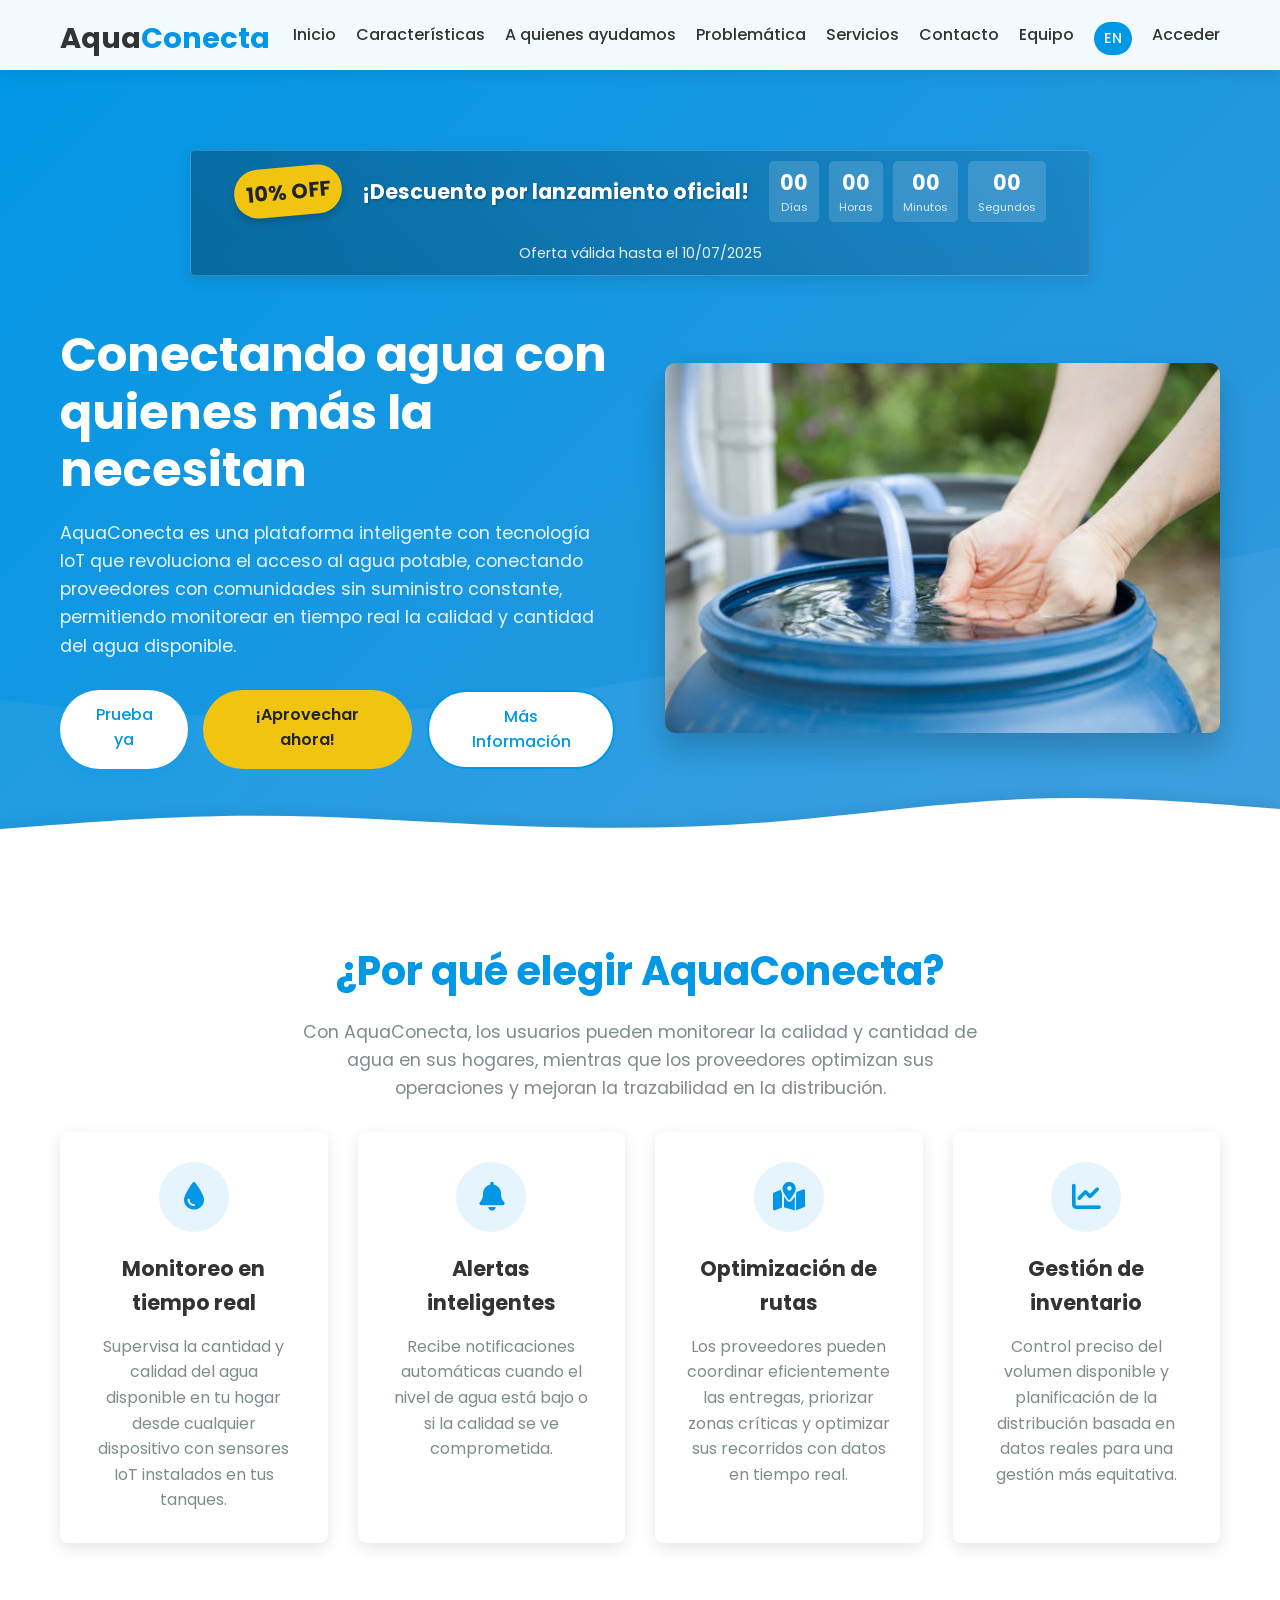
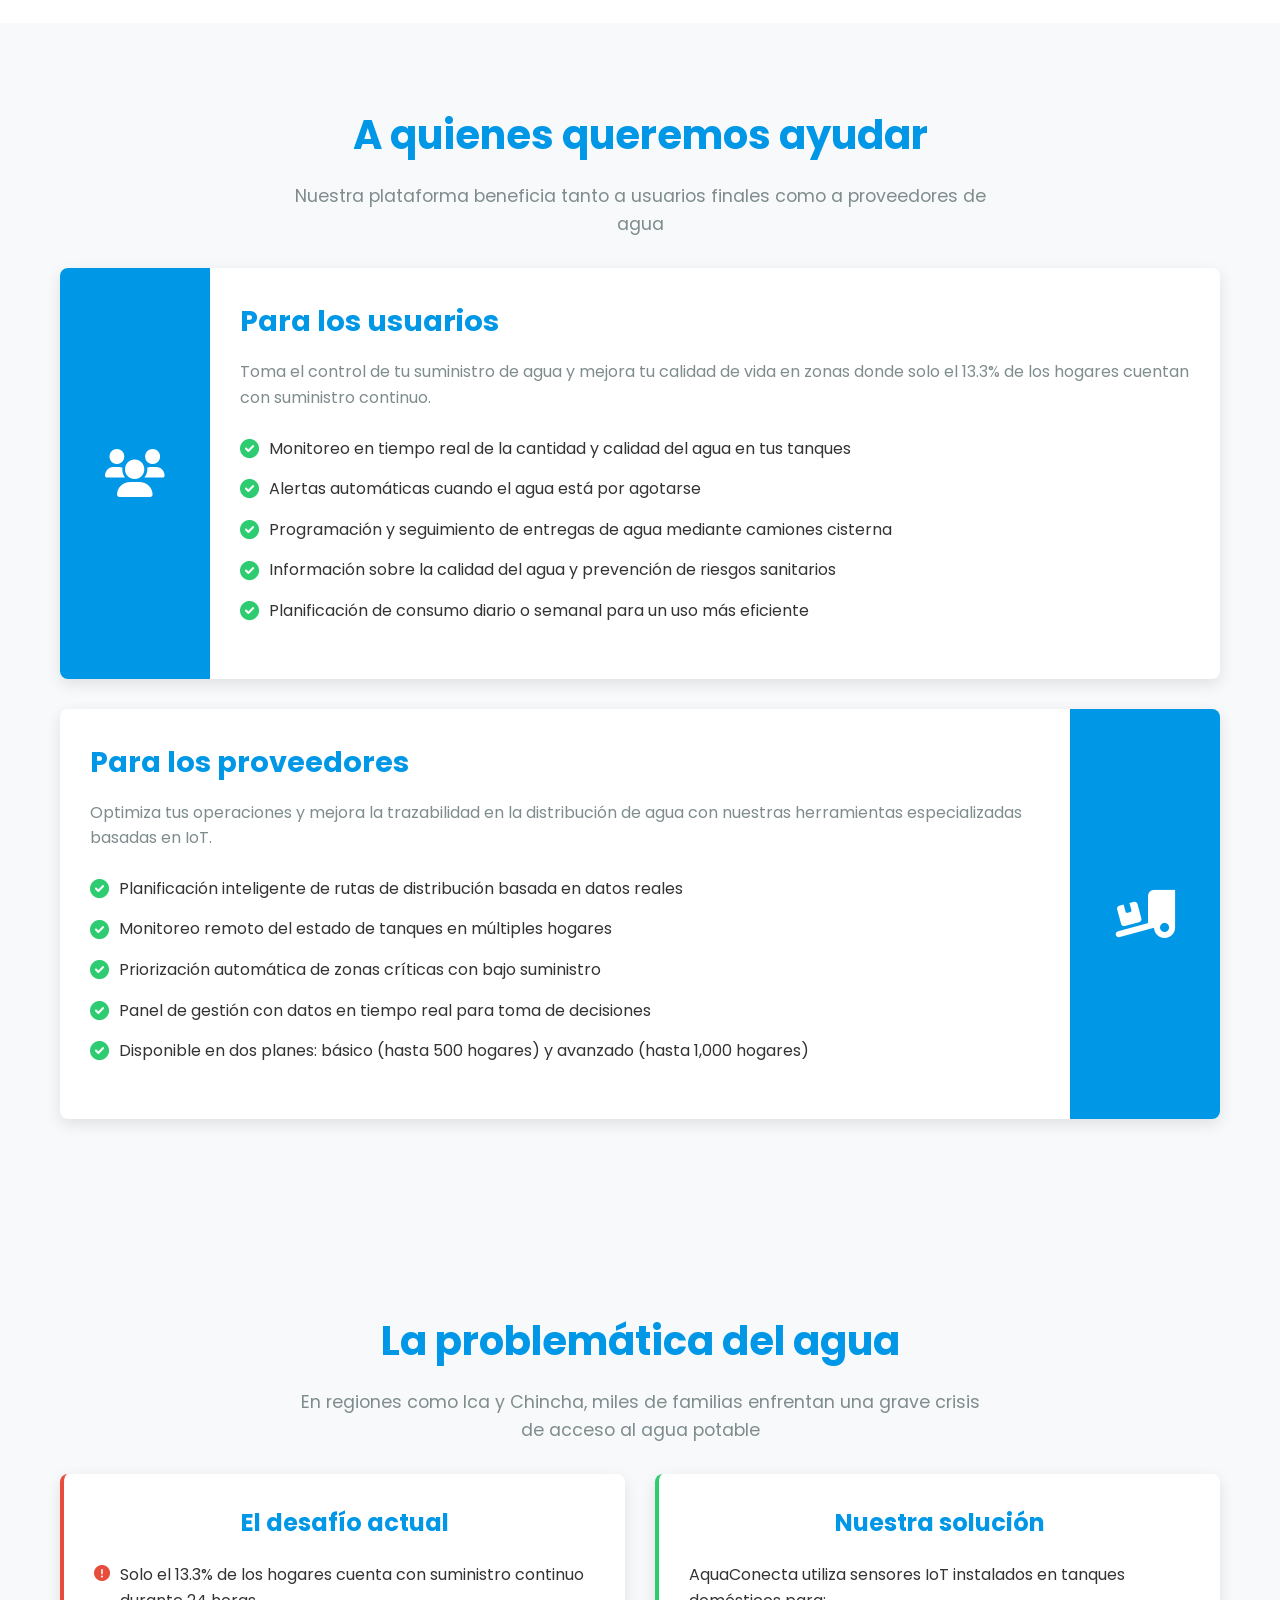
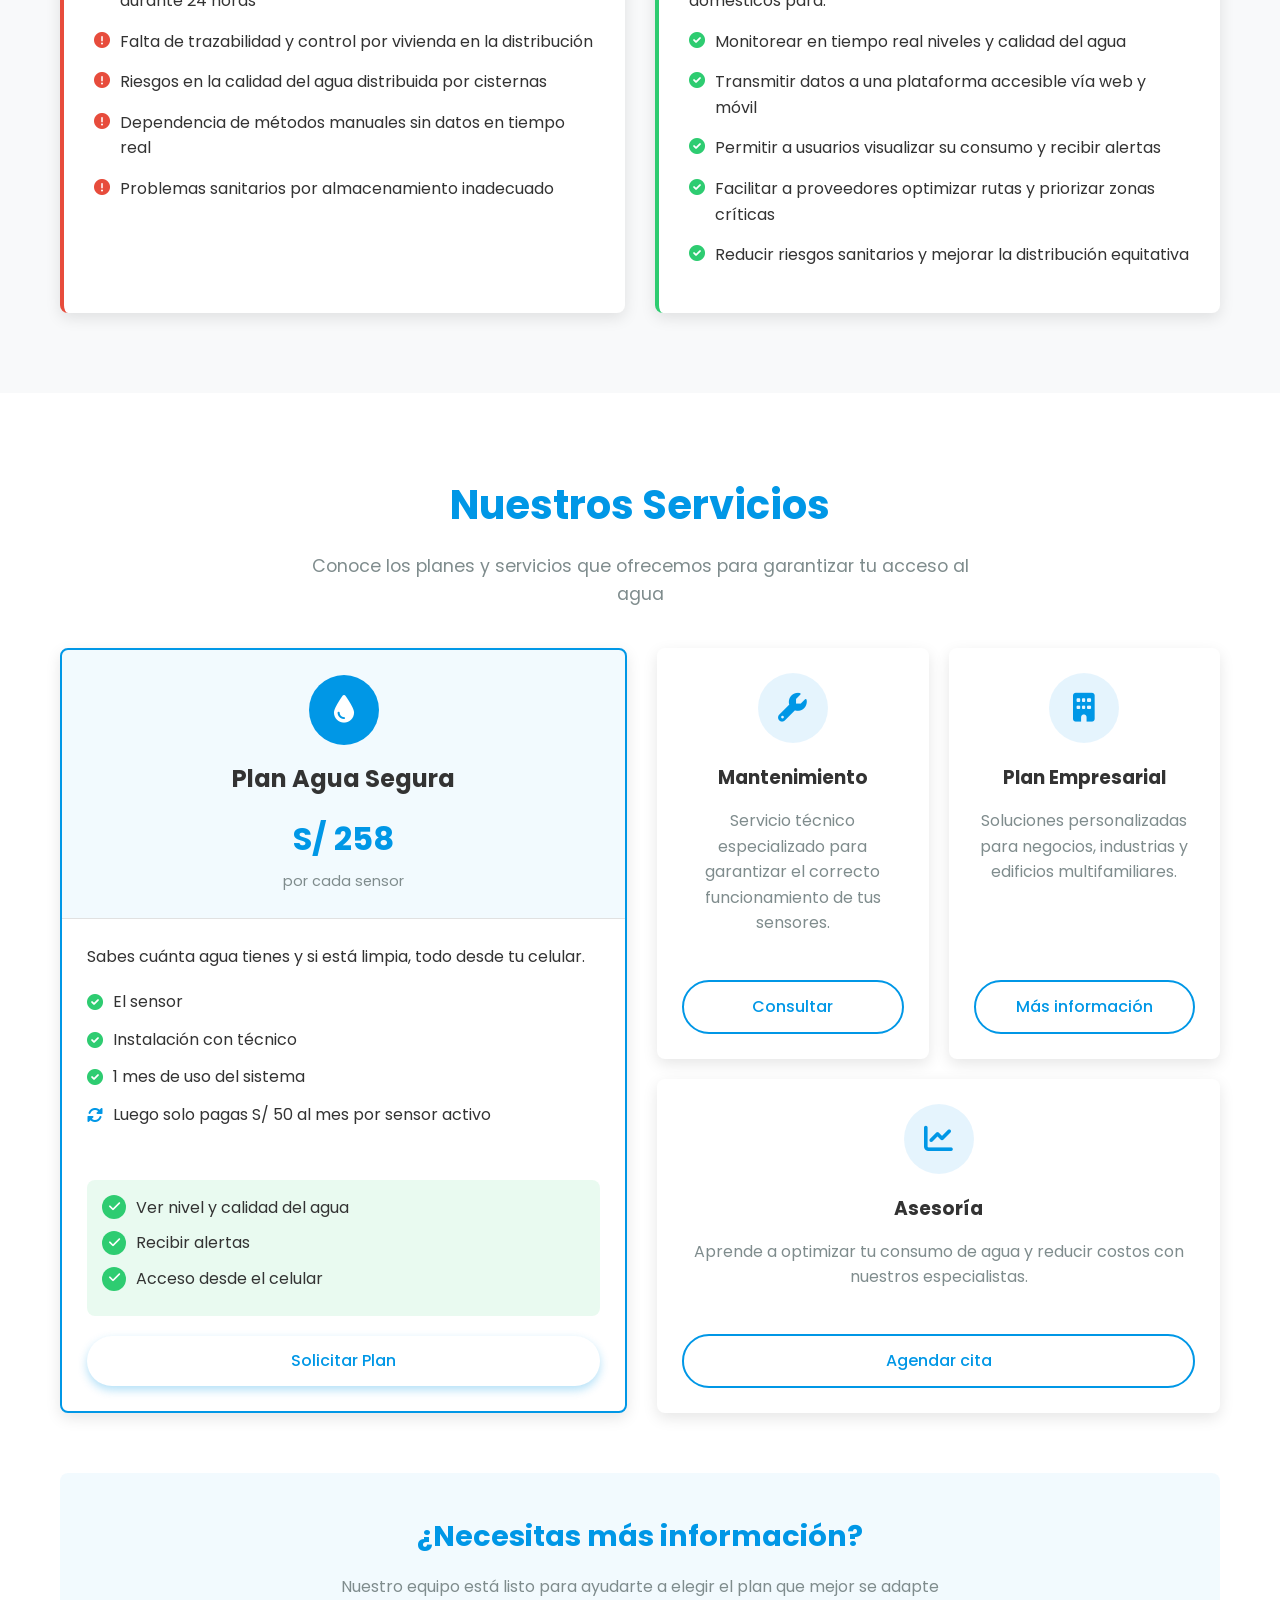
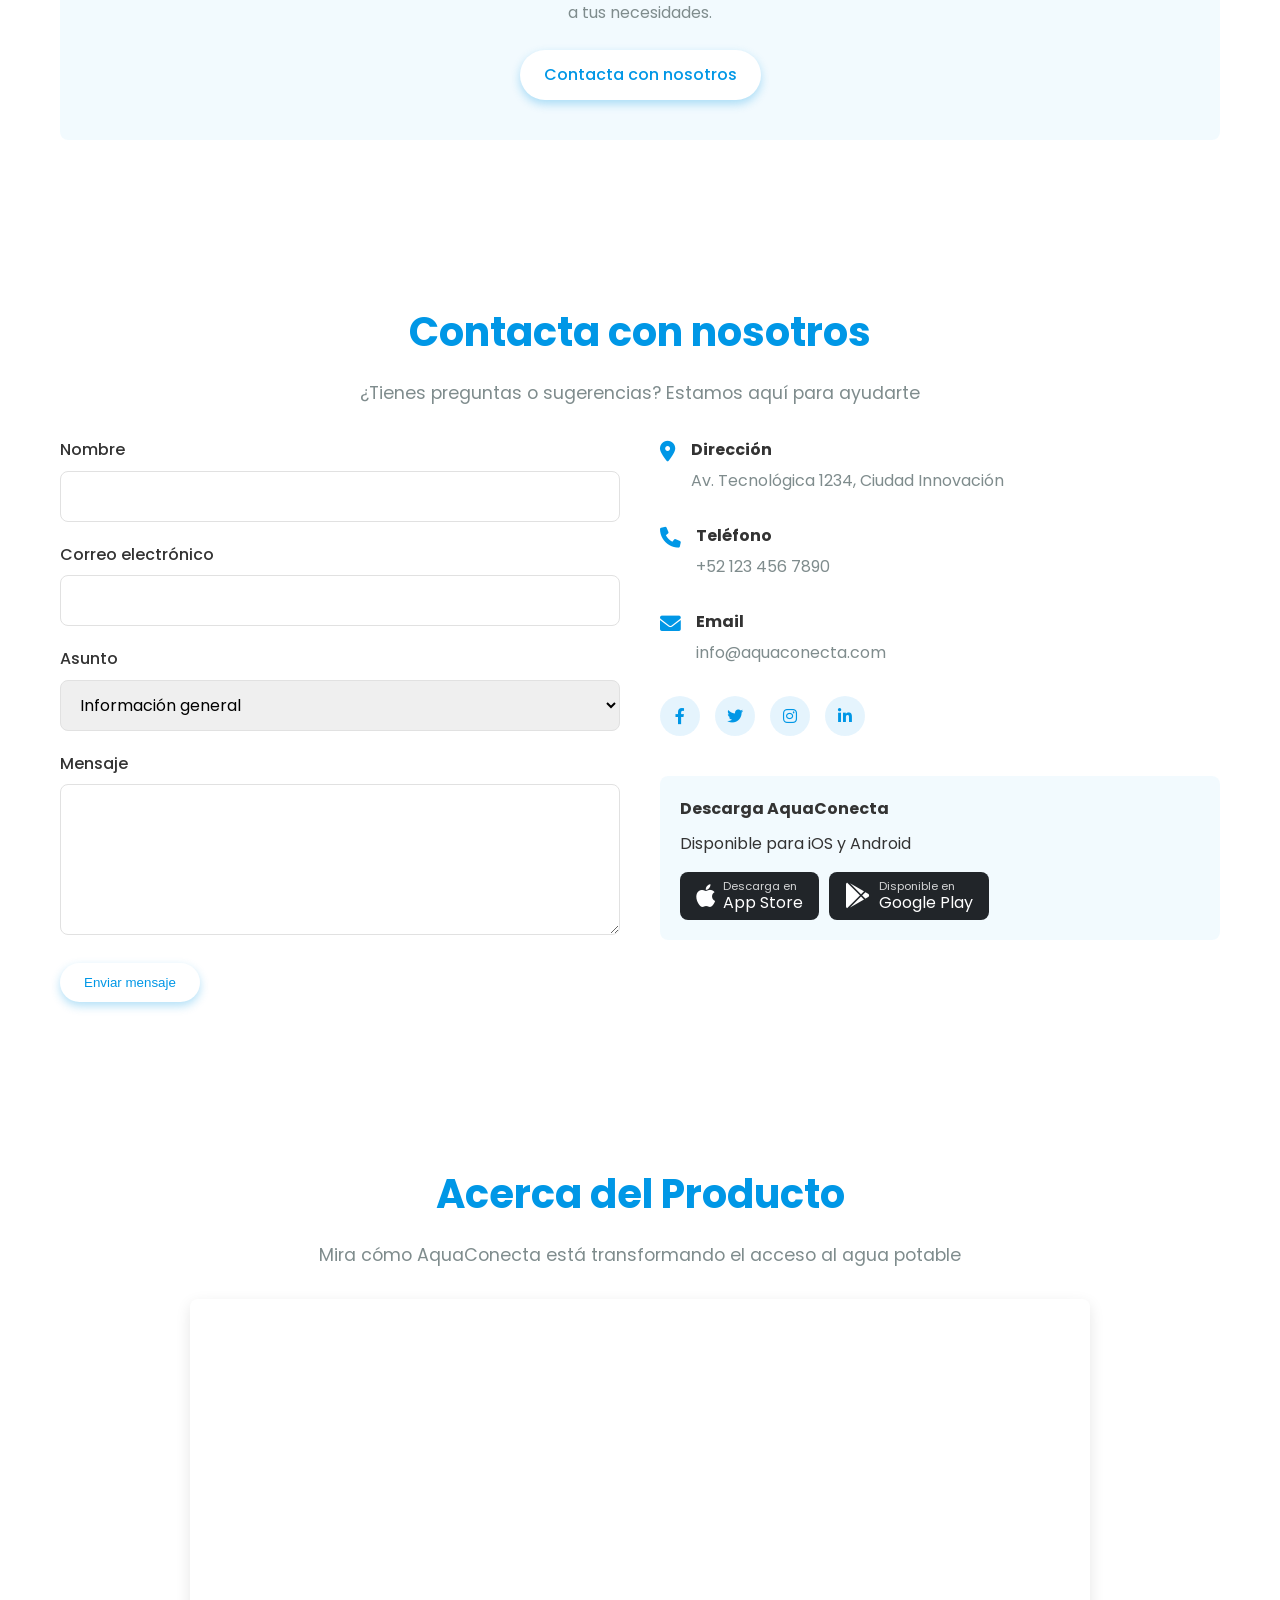
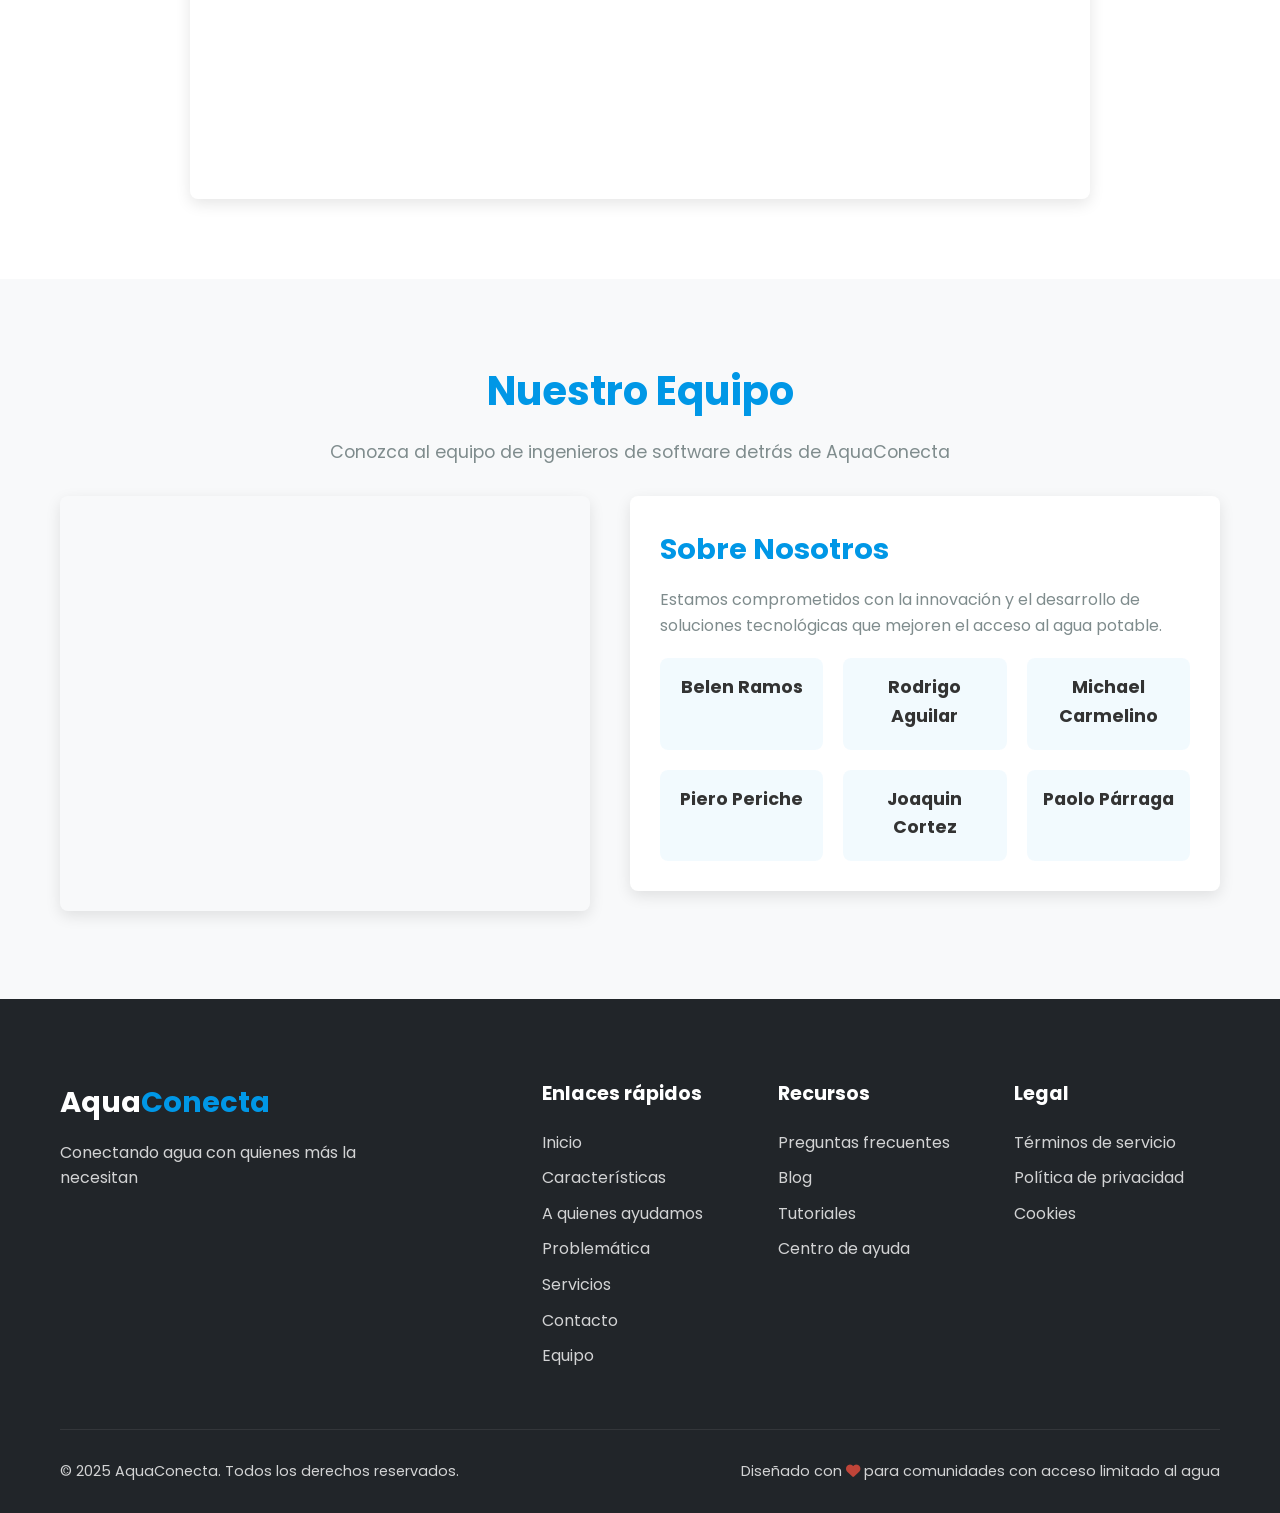
==== index.html @ 1c9c35b1 "Implement code changes to enhance functionality and improve performance" ====
<!DOCTYPE html>
<html lang="es">

<head>
    <meta charset="UTF-8">
    <meta name="viewport" content="width=device-width, initial-scale=1.0">
    <title data-i18n="site_title">AquaConecta - Conectando proveedores de agua con comunidades</title>
    <link rel="icon" href="images/aquaconecta.png" type="image/png">

    <link rel="stylesheet" href="css/base.css">
    <link rel="stylesheet" href="css/components.css">
    <link rel="stylesheet" href="css/layout.css">
    <link rel="stylesheet" href="css/sections.css">
    <link rel="stylesheet" href="css/animations.css">
    <link rel="stylesheet" href="css/services.css">
    <link rel="stylesheet" href="css/responsive.css">
    <link rel="stylesheet" href="https://cdnjs.cloudflare.com/ajax/libs/font-awesome/6.0.0/css/all.min.css">
    <link href="https://fonts.googleapis.com/css2?family=Poppins:wght@300;400;500;600;700&display=swap"
        rel="stylesheet">
</head>

<body>



    <!-- Navegación -->
    <nav class="navbar">
        <div class="container">
            <div class="logo">
                <h1>Aqua<span>Conecta</span></h1>
            </div>
            <ul class="nav-links">
                <li><a href="#home" data-i18n="nav_home">Inicio</a></li>
                <li><a href="#features" data-i18n="nav_features">Características</a></li>
                <li><a href="#help" data-i18n="nav_help">A quienes ayudamos</a></li>
                <li><a href="#problem" data-i18n="nav_problem">Problemática</a></li>
                <li><a href="#services" data-i18n="nav_services">Servicios</a></li>
                <li><a href="#contact" data-i18n="nav_contact">Contacto</a></li>
                <li><a href="#team" data-i18n="nav_team">Equipo</a></li>
                <li><a href="#" id="langSwitch" class="lang-switch">EN</a></li>
                <li><a href="https://aquaconecta-app.netlify.app/" class="btn-login" data-i18n="nav_login">Acceder</a>
                </li>

            </ul>
            <div class="mobile-menu">
                <i class="fas fa-bars"></i>
            </div>
        </div>
    </nav>

    <!-- Modificación del Hero Section para incluir el banner de descuento -->
    <header id="home" class="hero">
        <div class="discount-ribbon">
            <div class="discount-badge">10% OFF</div>
            <div class="discount-text">¡Descuento por lanzamiento oficial!</div>
            <div class="countdown-container">
                <div class="countdown-unit">
                    <span id="countdown-days">57</span>
                    <span class="countdown-label" data-i18n="countdown_days">Días</span>
                </div>
                <div class="countdown-unit">
                    <span id="countdown-hours">10</span>
                    <span class="countdown-label" data-i18n="countdown_hours">Horas</span>
                </div>
                <div class="countdown-unit">
                    <span id="countdown-minutes">02</span>
                    <span class="countdown-label" data-i18n="countdown_minutes">Minutos</span>
                </div>
                <div class="countdown-unit">
                    <span id="countdown-seconds">25</span>
                    <span class="countdown-label" data-i18n="countdown_seconds">Segundos</span>
                </div>
            </div>
            <div class="discount-expiry" data-i18n="countdown_description">Oferta válida hasta el 10/07/2025</div>
        </div>
        <div class="container">
            <div class="hero-content">
                <h1 data-i18n="hero_title">Conectando agua con quienes más la necesitan</h1>
                <p data-i18n="hero_description">AquaConecta es una plataforma inteligente con tecnología IoT que
                    revoluciona el acceso al agua
                    potable, conectando proveedores con comunidades sin suministro constante, permitiendo monitorear en
                    tiempo real la calidad y cantidad del agua disponible.</p>
                <div class="cta-buttons">
                    <a href="https://aquaconecta-app.netlify.app/" class="btn btn-primary"
                        data-i18n="hero_cta_join">Prueba ya</a>
                    <a href="https://aquaconecta-app.netlify.app/" class="btn btn-accent"
                        data-i18n="countdown_cta">¡Aprovechar ahora!</a>
                    <a href="#contact" class="btn btn-secondary" data-i18n="hero_cta_more">Más Información</a>
                </div>
            </div>
            <div class="hero-image">
                <img src="images/istockphoto-1320578130-612x612.jpg" alt="AquaConecta App en uso">
            </div>
        </div>
        <div class="wave-divider">
            <svg xmlns="http://www.w3.org/2000/svg" viewBox="0 0 1440 320" preserveAspectRatio="none" width="100%"
                height="100">
                <path fill="#ffffff" fill-opacity="1"
                    d="M0,224L48,213.3C96,203,192,181,288,181.3C384,181,480,203,576,213.3C672,224,768,224,864,202.7C960,181,1056,139,1152,128C1248,117,1344,139,1392,149.3L1440,160L1440,320L1392,320C1344,320,1248,320,1152,320C1056,320,960,320,864,320C768,320,672,320,576,320C480,320,384,320,288,320C192,320,96,320,48,320L0,320Z">
                </path>
            </svg>
        </div>
    </header>



    <!-- Características Principales -->
    <section id="features" class="features">
        <div class="container">
            <div class="section-header">
                <h2 data-i18n="features_title">¿Por qué elegir AquaConecta?</h2>
                <p data-i18n="features_description">Con AquaConecta, los usuarios pueden monitorear la calidad y
                    cantidad de agua en sus hogares,
                    mientras que los proveedores optimizan sus operaciones y mejoran la trazabilidad en la distribución.
                </p>
            </div>
            <div class="features-grid">
                <div class="feature-card">
                    <div class="feature-icon">
                        <i class="fas fa-tint"></i>
                    </div>
                    <h3 data-i18n="feature1_title">Monitoreo en tiempo real</h3>
                    <p data-i18n="feature1_description">Supervisa la cantidad y calidad del agua disponible en tu hogar
                        desde cualquier dispositivo con
                        sensores IoT instalados en tus tanques.</p>
                </div>
                <div class="feature-card">
                    <div class="feature-icon">
                        <i class="fas fa-bell"></i>
                    </div>
                    <h3 data-i18n="feature2_title">Alertas inteligentes</h3>
                    <p data-i18n="feature2_description">Recibe notificaciones automáticas cuando el nivel de agua está
                        bajo o si la calidad se ve
                        comprometida.</p>
                </div>
                <div class="feature-card">
                    <div class="feature-icon">
                        <i class="fas fa-map-marked-alt"></i>
                    </div>
                    <h3 data-i18n="feature3_title">Optimización de rutas</h3>
                    <p data-i18n="feature3_description">Los proveedores pueden coordinar eficientemente las entregas,
                        priorizar zonas críticas y
                        optimizar sus recorridos con datos en tiempo real.</p>
                </div>
                <div class="feature-card">
                    <div class="feature-icon">
                        <i class="fas fa-chart-line"></i>
                    </div>
                    <h3 data-i18n="feature4_title">Gestión de inventario</h3>
                    <p data-i18n="feature4_description">Control preciso del volumen disponible y planificación de la
                        distribución basada en datos reales
                        para una gestión más equitativa.</p>
                </div>
            </div>
        </div>
    </section>

    <!-- A quienes queremos ayudar (Sección de ayuda) -->
    <section id="help" class="help-section">
        <div class="container">
            <div class="section-header">
                <h2 data-i18n="help_title">A quienes queremos ayudar</h2>
                <p data-i18n="help_description">Nuestra plataforma beneficia tanto a usuarios finales como a proveedores
                    de agua</p>
            </div>

            <!-- Para usuarios -->
            <div class="help-card">
                <div class="help-icon">
                    <i class="fas fa-users"></i>
                </div>
                <div class="help-content">
                    <h3 data-i18n="help_users_title">Para los usuarios</h3>
                    <p data-i18n="help_users_description">Toma el control de tu suministro de agua y mejora tu calidad
                        de vida en zonas donde solo el 13.3%
                        de los hogares cuentan con suministro continuo.</p>
                    <ul class="benefits-list">
                        <li><i class="fas fa-check-circle"></i> <span data-i18n="help_users_benefit1">Monitoreo en
                                tiempo real de la cantidad y calidad del
                                agua en tus tanques</span></li>
                        <li><i class="fas fa-check-circle"></i> <span data-i18n="help_users_benefit2">Alertas
                                automáticas cuando el agua está por agotarse</span>
                        </li>
                        <li><i class="fas fa-check-circle"></i> <span data-i18n="help_users_benefit3">Programación y
                                seguimiento de entregas de agua mediante
                                camiones cisterna</span></li>
                        <li><i class="fas fa-check-circle"></i> <span data-i18n="help_users_benefit4">Información sobre
                                la calidad del agua y prevención de
                                riesgos sanitarios</span></li>
                        <li><i class="fas fa-check-circle"></i> <span data-i18n="help_users_benefit5">Planificación de
                                consumo diario o semanal para un uso
                                más eficiente</span></li>
                    </ul>
                </div>
            </div>

            <!-- Para proveedores -->
            <div class="help-card reversed">
                <div class="help-icon">
                    <i class="fas fa-truck-loading"></i>
                </div>
                <div class="help-content">
                    <h3 data-i18n="help_providers_title">Para los proveedores</h3>
                    <p data-i18n="help_providers_description">Optimiza tus operaciones y mejora la trazabilidad en la
                        distribución de agua con nuestras
                        herramientas especializadas basadas en IoT.</p>
                    <ul class="benefits-list">
                        <li><i class="fas fa-check-circle"></i> <span data-i18n="help_providers_benefit1">Planificación
                                inteligente de rutas de distribución
                                basada en datos reales</span></li>
                        <li><i class="fas fa-check-circle"></i> <span data-i18n="help_providers_benefit2">Monitoreo
                                remoto del estado de tanques en múltiples
                                hogares</span></li>
                        <li><i class="fas fa-check-circle"></i> <span data-i18n="help_providers_benefit3">Priorización
                                automática de zonas críticas con bajo
                                suministro</span></li>
                        <li><i class="fas fa-check-circle"></i> <span data-i18n="help_providers_benefit4">Panel de
                                gestión con datos en tiempo real para toma de
                                decisiones</span></li>
                        <li><i class="fas fa-check-circle"></i> <span data-i18n="help_providers_benefit5">Disponible en
                                dos planes: básico (hasta 500 hogares) y
                                avanzado (hasta 1,000 hogares)</span></li>
                    </ul>
                </div>
            </div>
        </div>
    </section>

    <!-- Problemática y Solución -->
    <section id="problem" class="problem-solution">
        <div class="container">
            <div class="section-header">
                <h2 data-i18n="problem_title">La problemática del agua</h2>
                <p data-i18n="problem_description">En regiones como Ica y Chincha, miles de familias enfrentan una grave
                    crisis de acceso al agua
                    potable</p>
            </div>
            <div class="problem-solution-wrapper">
                <div class="problem-box">
                    <h3 data-i18n="problem_challenge_title">El desafío actual</h3>
                    <ul class="problem-list">
                        <li><i class="fas fa-exclamation-circle"></i> <span data-i18n="problem_challenge1">Solo el 13.3%
                                de los hogares cuenta con suministro
                                continuo durante 24 horas</span></li>
                        <li><i class="fas fa-exclamation-circle"></i> <span data-i18n="problem_challenge2">Falta de
                                trazabilidad y control por vivienda en la
                                distribución</span></li>
                        <li><i class="fas fa-exclamation-circle"></i> <span data-i18n="problem_challenge3">Riesgos en la
                                calidad del agua distribuida por
                                cisternas</span></li>
                        <li><i class="fas fa-exclamation-circle"></i> <span data-i18n="problem_challenge4">Dependencia
                                de métodos manuales sin datos en
                                tiempo real</span></li>
                        <li><i class="fas fa-exclamation-circle"></i> <span data-i18n="problem_challenge5">Problemas
                                sanitarios por almacenamiento inadecuado</span>
                        </li>
                    </ul>
                </div>
                <div class="solution-box">
                    <h3 data-i18n="solution_title">Nuestra solución</h3>
                    <p data-i18n="solution_description">AquaConecta utiliza sensores IoT instalados en tanques
                        domésticos para:</p>
                    <ul class="solution-list">
                        <li><i class="fas fa-check-circle"></i> <span data-i18n="solution1">Monitorear en tiempo real
                                niveles y calidad del agua</span>
                        </li>
                        <li><i class="fas fa-check-circle"></i> <span data-i18n="solution2">Transmitir datos a una
                                plataforma accesible vía web y
                                móvil</span></li>
                        <li><i class="fas fa-check-circle"></i> <span data-i18n="solution3">Permitir a usuarios
                                visualizar su consumo y recibir
                                alertas</span></li>
                        <li><i class="fas fa-check-circle"></i> <span data-i18n="solution4">Facilitar a proveedores
                                optimizar rutas y priorizar
                                zonas críticas</span></li>
                        <li><i class="fas fa-check-circle"></i> <span data-i18n="solution5">Reducir riesgos sanitarios y
                                mejorar la distribución
                                equitativa</span></li>
                    </ul>
                </div>
            </div>
        </div>
    </section>

    <!-- Servicios -->
    <section id="services" class="services">
        <div class="container">
            <div class="section-header">
                <h2 data-i18n="services_title">Nuestros Servicios</h2>
                <p data-i18n="services_description">Conoce los planes y servicios que ofrecemos para garantizar tu
                    acceso al agua</p>
            </div>

            <div class="services-wrapper">
                <!-- Plan Principal -->
                <div class="service-card featured">
                    <div class="service-header">
                        <div class="service-icon">
                            <i class="fas fa-tint"></i>
                        </div>
                        <h3 data-i18n="service_main_title">Plan Agua Segura</h3>
                        <p class="service-price">S/ 258</p>
                        <p class="service-price-info" data-i18n="service_price_info">por cada sensor</p>
                    </div>
                    <div class="service-content">
                        <p data-i18n="service_main_description">Sabes cuánta agua tienes y si está limpia, todo desde tu
                            celular.</p>
                        <ul class="service-features">
                            <li><i class="fas fa-check-circle"></i> <span data-i18n="service_feature1">El sensor</span>
                            </li>
                            <li><i class="fas fa-check-circle"></i> <span data-i18n="service_feature2">Instalación con
                                    técnico</span></li>
                            <li><i class="fas fa-check-circle"></i> <span data-i18n="service_feature3">1 mes de uso del
                                    sistema</span></li>
                            <li><i class="fas fa-sync-alt"></i> <span data-i18n="service_feature4">Luego solo pagas S/
                                    50 al mes por sensor activo</span></li>
                        </ul>
                        <div class="service-benefits">
                            <div class="benefit-item">
                                <i class="fas fa-check"></i>
                                <span data-i18n="service_benefit1">Ver nivel y calidad del agua</span>
                            </div>
                            <div class="benefit-item">
                                <i class="fas fa-check"></i>
                                <span data-i18n="service_benefit2">Recibir alertas</span>
                            </div>
                            <div class="benefit-item">
                                <i class="fas fa-check"></i>
                                <span data-i18n="service_benefit3">Acceso desde el celular</span>
                            </div>
                        </div>
                        <a href="#contact" class="btn btn-primary" data-i18n="service_cta">Solicitar Plan</a>
                    </div>
                </div>

                <!-- Servicios adicionales -->
                <div class="additional-services">
                    <div class="service-card">
                        <div class="service-icon">
                            <i class="fas fa-wrench"></i>
                        </div>
                        <h3 data-i18n="service_maintenance_title">Mantenimiento</h3>
                        <p data-i18n="service_maintenance_description">Servicio técnico especializado para garantizar el
                            correcto funcionamiento de tus sensores.
                        </p>
                        <a href="#contact" class="btn btn-secondary" data-i18n="service_consult">Consultar</a>
                    </div>

                    <div class="service-card">
                        <div class="service-icon">
                            <i class="fas fa-building"></i>
                        </div>
                        <h3 data-i18n="service_business_title">Plan Empresarial</h3>
                        <p data-i18n="service_business_description">Soluciones personalizadas para negocios, industrias
                            y edificios multifamiliares.</p>
                        <a href="#contact" class="btn btn-secondary" data-i18n="service_more_info">Más información</a>
                    </div>

                    <div class="service-card">
                        <div class="service-icon">
                            <i class="fas fa-chart-line"></i>
                        </div>
                        <h3 data-i18n="service_advice_title">Asesoría</h3>
                        <p data-i18n="service_advice_description">Aprende a optimizar tu consumo de agua y reducir
                            costos con nuestros especialistas.</p>
                        <a href="#contact" class="btn btn-secondary" data-i18n="service_schedule">Agendar cita</a>
                    </div>
                </div>
            </div>

            <div class="service-cta">
                <h3 data-i18n="service_info_title">¿Necesitas más información?</h3>
                <p data-i18n="service_info_description">Nuestro equipo está listo para ayudarte a elegir el plan que
                    mejor se adapte a tus necesidades.</p>
                <a href="#contact" class="btn btn-primary" data-i18n="service_contact_us">Contacta con nosotros</a>
            </div>
        </div>
    </section>

    <!-- Contacto -->
    <section id="contact" class="contact">
        <div class="container">
            <div class="section-header">
                <h2 data-i18n="contact_title">Contacta con nosotros</h2>
                <p data-i18n="contact_description">¿Tienes preguntas o sugerencias? Estamos aquí para ayudarte</p>
            </div>
            <div class="contact-wrapper">
                <form id="contact-form" class="contact-form">
                    <div class="form-group">
                        <label for="name" data-i18n="contact_name">Nombre</label>
                        <input type="text" id="name" name="name" required>
                    </div>
                    <div class="form-group">
                        <label for="email" data-i18n="contact_email">Correo electrónico</label>
                        <input type="email" id="email" name="email" required>
                    </div>
                    <div class="form-group">
                        <label for="subject" data-i18n="contact_subject">Asunto</label>
                        <select id="subject" name="subject">
                            <option value="info" data-i18n="contact_subject_info">Información general</option>
                            <option value="support" data-i18n="contact_subject_support">Soporte técnico</option>
                            <option value="partnership" data-i18n="contact_subject_partnership">Colaboración</option>
                            <option value="other" data-i18n="contact_subject_other">Otro</option>
                        </select>
                    </div>
                    <div class="form-group">
                        <label for="message" data-i18n="contact_message">Mensaje</label>
                        <textarea id="message" name="message" rows="5" required></textarea>
                    </div>
                    <button type="submit" class="btn btn-primary" data-i18n="contact_send">Enviar mensaje</button>
                </form>
                <div class="contact-info">
                    <div class="info-item">
                        <i class="fas fa-map-marker-alt"></i>
                        <div>
                            <h4 data-i18n="contact_address_title">Dirección</h4>
                            <p data-i18n="contact_address">Av. Tecnológica 1234, Ciudad Innovación</p>
                        </div>
                    </div>
                    <div class="info-item">
                        <i class="fas fa-phone"></i>
                        <div>
                            <h4 data-i18n="contact_phone_title">Teléfono</h4>
                            <p>+52 123 456 7890</p>
                        </div>
                    </div>
                    <div class="info-item">
                        <i class="fas fa-envelope"></i>
                        <div>
                            <h4 data-i18n="contact_email_title">Email</h4>
                            <p>info@aquaconecta.com</p>
                        </div>
                    </div>
                    <div class="social-links">
                        <a href="#"><i class="fab fa-facebook-f"></i></a>
                        <a href="#"><i class="fab fa-twitter"></i></a>
                        <a href="#"><i class="fab fa-instagram"></i></a>
                        <a href="#"><i class="fab fa-linkedin-in"></i></a>
                    </div>

                    <!-- Descarga la App (con diseño mejorado) -->
                    <div class="download-contact">
                        <h4 data-i18n="contact_download_title">Descarga AquaConecta</h4>
                        <p data-i18n="contact_download_description">Disponible para iOS y Android</p>
                        <div class="app-buttons">
                            <a href="#" class="app-btn">
                                <i class="fab fa-apple"></i>
                                <span>
                                    <small data-i18n="download_on">Descarga en</small>
                                    App Store
                                </span>
                            </a>
                            <a href="#" class="app-btn">
                                <i class="fab fa-google-play"></i>
                                <span>
                                    <small data-i18n="available_on">Disponible en</small>
                                    Google Play
                                </span>
                            </a>
                        </div>
                    </div>
                </div>
            </div>
        </div>
    </section>

    <!-- About the Product Section -->
    <section id="about-product" class="about-product">
        <div class="container">
            <div class="section-header">
                <h2 data-i18n="about_product_title">Acerca del Producto</h2>
                <p data-i18n="about_product_description">Mira cómo AquaConecta está transformando el acceso al agua
                    potable</p>
            </div>

            <div class="about-product-wrapper">
                <div class="product-video">
                    <iframe width="100%" height="500" src="https://www.youtube.com/embed/8sjn-bJOBBQ"
                        title="AquaConecta Product Demo" frameborder="0"
                        allow="accelerometer; autoplay; clipboard-write; encrypted-media; gyroscope; picture-in-picture"
                        allowfullscreen></iframe>
                </div>
            </div>
        </div>
    </section>

    <!-- Sección del Equipo -->
    <section id="team" class="team">
        <div class="container">
            <div class="section-header">
                <h2 data-i18n="team_title">Nuestro Equipo</h2>
                <p data-i18n="team_description">Conozca al equipo de ingenieros de software detrás de AquaConecta</p>
            </div>
            <div class="team-wrapper">
                <div class="team-video">
                    <iframe width="100%" height="500" src="https://www.youtube.com/embed/8sjn-bJOBBQ"
                        title="AquaConecta Demo" frameborder="0"
                        allow="accelerometer; autoplay; clipboard-write; encrypted-media; gyroscope; picture-in-picture"
                        allowfullscreen></iframe>
                </div>
                <div class="team-members">
                    <h3 data-i18n="team_about_us">Sobre Nosotros</h3>
                    <p data-i18n="team_intro">Estamos comprometidos con la innovación
                        y el desarrollo de soluciones tecnológicas que mejoren el acceso al agua potable.</p>
                    <ul class="team-list">
                        <li class="team-member">
                            <h4>Belen Ramos</h4>
                        </li>
                        <li class="team-member">
                            <h4>Rodrigo Aguilar</h4>
                        </li>
                        <li class="team-member">
                            <h4>Michael Carmelino</h4>
                        </li>
                        <li class="team-member">
                            <h4>Piero Periche</h4>
                        </li>
                        <li class="team-member">
                            <h4>Joaquin Cortez</h4>
                        </li>
                        <li class="team-member">
                            <h4>Paolo Párraga</h4>
                        </li>
                    </ul>
                </div>
            </div>
        </div>
    </section>

    <!-- Footer -->
    <footer class="footer">
        <div class="container">
            <div class="footer-content">
                <div class="footer-logo">
                    <h2>Aqua<span>Conecta</span></h2>
                    <p data-i18n="footer_tagline">Conectando agua con quienes más la necesitan</p>
                </div>
                <div class="footer-links">
                    <div class="footer-column">
                        <h3 data-i18n="footer_quick_links">Enlaces rápidos</h3>
                        <ul>
                            <li><a href="#home" data-i18n="nav_home">Inicio</a></li>
                            <li><a href="#features" data-i18n="nav_features">Características</a></li>
                            <li><a href="#help" data-i18n="nav_help">A quienes ayudamos</a></li>
                            <li><a href="#problem" data-i18n="nav_problem">Problemática</a></li>
                            <li><a href="#services" data-i18n="nav_services">Servicios</a></li>
                            <li><a href="#contact" data-i18n="nav_contact">Contacto</a></li>
                            <li><a href="#team" data-i18n="nav_team">Equipo</a></li>
                        </ul>
                    </div>
                    <div class="footer-column">
                        <h3 data-i18n="footer_resources">Recursos</h3>
                        <ul>
                            <li><a href="#" data-i18n="footer_faq">Preguntas frecuentes</a></li>
                            <li><a href="#" data-i18n="footer_blog">Blog</a></li>
                            <li><a href="#" data-i18n="footer_tutorials">Tutoriales</a></li>
                            <li><a href="#" data-i18n="footer_help_center">Centro de ayuda</a></li>
                        </ul>
                    </div>
                    <div class="footer-column">
                        <h3 data-i18n="footer_legal">Legal</h3>
                        <ul>
                            <li><a href="#" data-i18n="footer_terms">Términos de servicio</a></li>
                            <li><a href="#" data-i18n="footer_privacy">Política de privacidad</a></li>
                            <li><a href="#" data-i18n="footer_cookies">Cookies</a></li>
                        </ul>
                    </div>
                </div>
            </div>
            <div class="footer-bottom">
                <p data-i18n="footer_copyright">&copy; 2025 AquaConecta. Todos los derechos reservados.</p>
                <p data-i18n="footer_tagline_extended">Diseñado con <i class="fas fa-heart"></i> para comunidades con
                    acceso limitado al agua</p>
            </div>
        </div>
    </footer>

    <script src="js/transalations.js"></script>
    <script src="js/script.js"></script>
</body>

</html>
---- css/base.css ----
:root {
    --primary-color: #0097e6;
    --primary-dark: #0080c0;
    --secondary-color: #2ecc71;
    --accent-color: #f1c40f;
    --text-color: #333333;
    --text-light: #7f8c8d;
    --light-bg: #f8f9fa;
    --dark-bg: #212529;
    --white: #ffffff;
    --border-color: #e1e1e1;
    --border-radius: 8px;
    --shadow: 0 5px 15px rgba(0, 0, 0, 0.1);
    --transition: all 0.3s ease;
}

* {
    margin: 0;
    padding: 0;
    box-sizing: border-box;
}

html {
    scroll-behavior: smooth;
}

body {
    font-family: 'Poppins', sans-serif;
    line-height: 1.6;
    color: var(--text-color);
    background-color: var(--white);
}

ul {
    list-style: none;
}

a {
    text-decoration: none;
    color: var(--text-color);
    transition: var(--transition);
}

img {
    max-width: 100%;
    height: auto;
    display: block;
}

.container {
    width: 100%;
    max-width: 1200px;
    margin: 0 auto;
    padding: 0 20px;
}

/* Utility Classes */
.section-header {
    text-align: center;
    margin-bottom: 30px;
}

.section-header h2 {
    font-size: 2.5rem;
    margin-bottom: 15px;
    color: var(--primary-color);
}

.section-header p {
    font-size: 1.1rem;
    color: var(--text-light);
    max-width: 700px;
    margin: 0 auto;
}

.wave-divider {
    width: 100%;
    display: block;
    margin-top: -80px;
    position: relative;
    z-index: 1;
}

.wave-divider.inverted {
    margin-top: 0;
    margin-bottom: -80px;
}

.lang-switch {
    display: inline-block;
    padding: 5px 10px;
    border-radius: 20px;
    background-color: var(--primary-color);
    color: white !important;
    font-weight: 600;
    text-align: center;
    transition: var(--transition);
    font-size: 0.9rem;
}

.lang-switch:hover {
    background-color: var(--primary-dark);
    transform: translateY(-2px);
}

@media (max-width: 768px) {
    .lang-switch {
        margin-top: 5px;
    }
}
---- css/components.css ----
.btn {
    display: inline-block;
    padding: 12px 24px;
    border-radius: 50px;
    font-weight: 500;
    text-align: center;
    transition: var(--transition);
    cursor: pointer;
    border: none;
}

.btn-primary {
    background-color: white;
    color: var(--primary-color);
    box-shadow: 0 4px 10px rgba(0, 151, 230, 0.3);
}

.btn-primary:hover {
    background-color: var(--primary-dark);
    transform: translateY(-3px);
    box-shadow: 0 6px 15px rgba(0, 151, 230, 0.4);
}

.btn-secondary {
    background-color: white;
    color: var(--primary-color);
    border: 2px solid var(--primary-color);
}

.btn-secondary:hover {
    background-color: rgba(0, 151, 230, 0.1);
    transform: translateY(-3px);
}

/* Form elements */
.form-group {
    margin-bottom: 20px;
}

.form-group label {
    display: block;
    margin-bottom: 8px;
    font-weight: 500;
}

.form-group input,
.form-group select,
.form-group textarea {
    width: 100%;
    padding: 12px 15px;
    border: 1px solid var(--border-color);
    border-radius: var(--border-radius);
    font-family: inherit;
    font-size: 1rem;
    transition: var(--transition);
}

.form-group input:focus,
.form-group select:focus,
.form-group textarea:focus {
    outline: none;
    border-color: var(--primary-color);
    box-shadow: 0 0 0 3px rgba(0, 151, 230, 0.2);
}

.error-message {
    color: #e74c3c;
    font-size: 0.85rem;
    margin-top: 5px;
}

input.error, select.error, textarea.error {
    border-color: #e74c3c;
}

/* Notifications */
.notification {
    position: fixed;
    bottom: 20px;
    right: 20px;
    padding: 15px 25px;
    border-radius: var(--border-radius);
    color: var(--white);
    font-weight: 500;
    box-shadow: 0 5px 15px rgba(0, 0, 0, 0.2);
    transform: translateY(100px);
    opacity: 0;
    transition: all 0.3s ease;
    z-index: 9999;
}

.notification.success {
    background-color: var(--secondary-color);
}

.notification.error {
    background-color: #e74c3c;
}

.notification.show {
    transform: translateY(0);
    opacity: 1;
}

/* App buttons para la sección de descargar app en contacto */
.app-buttons {
    display: flex;
    gap: 10px;
    margin-top: 15px;
}

.app-btn {
    display: flex;
    align-items: center;
    padding: 8px 16px;
    background-color: var(--dark-bg);
    color: var(--white);
    border-radius: 8px;
    transition: var(--transition);
}

.app-btn:hover {
    transform: translateY(-3px);
    box-shadow: 0 10px 20px rgba(0, 0, 0, 0.1);
}

.app-btn i {
    font-size: 1.6rem;
    margin-right: 8px;
}

.app-btn span {
    display: flex;
    flex-direction: column;
    line-height: 1.2;
}

.app-btn small {
    font-size: 0.7rem;
    opacity: 0.8;
}

@media (max-width: 576px) {
    .app-buttons {
        flex-direction: column;
        gap: 15px;
    }
}




/* Estilos para el banner de descuento integrado en el hero section */

/* Estilo para la cinta de descuento en la parte superior del hero */
.discount-ribbon {
    background: linear-gradient(45deg, rgba(0, 0, 0, 0.3), rgba(0, 0, 0, 0.1));
    padding: 10px 20px;
    border-radius: 5px;
    margin: 0 auto 50px;
    max-width: 800px; /* Reducir un poco el ancho */
    display: flex;
    align-items: center;
    justify-content: center;
    flex-wrap: wrap;
    gap: 20px;
    backdrop-filter: blur(3px);
    box-shadow: 0 5px 15px rgba(0, 0, 0, 0.1);
    max-width: 900px;;
    position: relative;
    border: 1px solid rgba(255, 255, 255, 0.2);
}

.discount-badge {
    background-color: var(--accent-color);
    color: var(--dark-bg);
    font-size: 1.3rem;
    font-weight: 700;
    padding: 8px 12px;
    border-radius: 50px;
    box-shadow: 0 4px 8px rgba(0, 0, 0, 0.2);
    transform: rotate(-5deg);
    animation: pulse 2s infinite;
}

.discount-text {
    color: white;
    font-size: 1.3rem;
    font-weight: 700;
    text-shadow: 1px 1px 3px rgba(0, 0, 0, 0.3);
}

.countdown-container {
    display: flex;
    gap: 10px;
}

.countdown-unit {
    display: flex;
    flex-direction: column;
    align-items: center;
    background-color: rgba(255, 255, 255, 0.15);
    border-radius: 5px;
    padding: 5px 10px;
    min-width: 50px;
}

.countdown-unit span:first-child {
    font-size: 1.3rem;
    font-weight: 700;
    color: white;
}

.countdown-label {
    font-size: 0.7rem;
    color: rgba(255, 255, 255, 0.8);
}

.discount-expiry {
    color: rgba(255, 255, 255, 0.9);
    font-size: 0.9rem;
}

/* Botón de aprovechar ahora */
.btn-accent {
    background-color: var(--accent-color);
    color: var(--dark-bg);
    font-weight: 600;
    transition: all 0.3s ease;
}

.btn-accent:hover {
    background-color: #e0b50e;
    transform: translateY(-3px);
    box-shadow: 0 10px 20px rgba(0, 0, 0, 0.15);
}

/* Etiqueta de descuento para la imagen */
.hero-image {
    position: relative;
}

.discount-tag {
    position: absolute;
    top: 20px;
    right: 20px;
    background-color: var(--accent-color);
    color: var(--dark-bg);
    width: 60px;
    height: 60px;
    display: flex;
    flex-direction: column;
    align-items: center;
    justify-content: center;
    border-radius: 50%;
    box-shadow: 0 4px 8px rgba(0, 0, 0, 0.2);
    animation: float 6s ease-in-out infinite;
    z-index: 2;
    font-weight: 700;
    line-height: 1;
    transform: rotate(10deg);
}

.discount-tag span:first-child {
    font-size: 1.3rem;
}

.discount-tag span:last-child {
    font-size: 0.9rem;
}

/* Responsive styles */
@media (max-width: 992px) {
    .discount-ribbon {
        flex-direction: column;
        padding: 15px;
        margin-bottom: 30px;
    }
    
    .discount-badge, .discount-text {
        text-align: center;
    }
    
    /* Ajustar botones */
    .cta-buttons {
        flex-wrap: wrap;
    }
    
    .cta-buttons .btn {
        margin: 5px;
    }
}

@media (max-width: 576px) {
    .countdown-container {
        flex-wrap: wrap;
        justify-content: center;
    }
    
    .discount-tag {
        width: 50px;
        height: 50px;
        top: 10px;
        right: 10px;
        font-size: 0.9rem;
    }
    
    .discount-tag span:first-child {
        font-size: 1.1rem;
    }
}
---- css/layout.css ----
.navbar {
    position: fixed;
    width: 100%;
    top: 0;
    left: 0;
    z-index: 1000;
    padding: 15px 0;
    transition: var(--transition);
    background-color: rgba(255, 255, 255, 0.95);
    box-shadow: 0 2px 15px rgba(0, 0, 0, 0.1);
    height: 70px;
}

.navbar .container {
    display: flex;
    justify-content: space-between;
    align-items: center;
}

.logo h1 {
    font-size: 1.8rem;
    font-weight: 700;
    color: var(--text-color);
}

.logo span {
    color: var(--primary-color);
}

.nav-links {
    display: flex;
    gap: 20px;
}

.nav-links a {
    font-weight: 500;
}

.nav-links a:hover {
    color: var(--primary-color);
}

.mobile-menu {
    display: none;
    font-size: 1.5rem;
    cursor: pointer;
}

/* Navbar responsive */
@media (max-width: 768px) {
    .nav-links {
        position: absolute;
        top: 100%;
        left: 0;
        width: 100%;
        background-color: white;
        flex-direction: column;
        padding: 20px;
        box-shadow: 0 5px 15px rgba(0, 0, 0, 0.1);
        transform: translateY(-10px);
        opacity: 0;
        visibility: hidden;
        transition: all 0.3s ease;
    }
    
    .nav-links.active {
        transform: translateY(0);
        opacity: 1;
        visibility: visible;
    }
    
    .nav-links li {
        margin: 15px 0;
    }
    
    .mobile-menu {
        display: block;
        cursor: pointer;
        position: relative;
        z-index: 10;
    }
    
    .mobile-menu.active i:before {
        content: '\f00d';
    }
}

/* Hero Section */
.hero {
    position: relative;
    padding: 150px 0; /* Aumentar de 160px 0 120px */
    background: linear-gradient(135deg, var(--primary-color) 0%, #3498db 100%);
    color: var(--white);
    overflow: hidden;
}

.hero::before {
    content: '';
    position: absolute;
    top: 0;
    left: 0;
    width: 100%;
    height: 100%;
    background-image: url('data:image/svg+xml;utf8,<svg xmlns="http://www.w3.org/2000/svg" viewBox="0 0 1440 320"><path fill="%23ffffff" fill-opacity="0.05" d="M0,192L48,197.3C96,203,192,213,288,229.3C384,245,480,267,576,266.7C672,267,768,245,864,224C960,203,1056,181,1152,186.7C1248,192,1344,224,1392,240L1440,256L1440,320L1392,320C1344,320,1248,320,1152,320C1056,320,960,320,864,320C768,320,672,320,576,320C480,320,384,320,288,320C192,320,96,320,48,320L0,320Z"></path></svg>');
    background-size: cover;
    background-position: bottom;
    z-index: 0;
}

.hero .container {
    display: flex;
    align-items: center;
    justify-content: space-between;
    position: relative;
    z-index: 1;
}

.hero-content {
    flex: 1;
    max-width: 600px;
}

.hero-content h1 {
    font-size: 3rem;
    font-weight: 700;
    margin-bottom: 20px;
    line-height: 1.2;
}

.hero-content p {
    font-size: 1.1rem;
    margin-bottom: 30px;
    opacity: 0.9;
}

.cta-buttons {
    display: flex;
    gap: 15px;
}

.hero-image {
    flex: 1;
    margin-left: 50px;
    animation: float 6s ease-in-out infinite;
}

.hero-image img {
    border-radius: 10px;
    box-shadow: 0 15px 30px rgba(0, 0, 0, 0.2);
}

/* Hero animations */
.hero-content {
    opacity: 0;
    transform: translateY(30px);
    transition: opacity 0.8s ease, transform 0.8s ease;
}

.hero-image {
    opacity: 0;
    transform: translateY(30px);
    transition: opacity 0.8s ease, transform 0.8s ease;
    transition-delay: 0.3s;
}

/* Hero responsive */
@media (max-width: 992px) {
    .hero .container {
        flex-direction: column;
    }
    
    .hero-content {
        text-align: center;
        margin-bottom: 50px;
    }
    
    .cta-buttons {
        justify-content: center;
    }
    
    .hero-image {
        margin-left: 0;
    }
}

@media (max-width: 768px) {
    .hero-content h1 {
        font-size: 2.5rem;
    }
}

@media (max-width: 576px) {
    .hero-content h1 {
        font-size: 2rem;
    }
}

/* Footer */
.footer {
    background-color: var(--dark-bg);
    color: var(--white);
    padding: 80px 0 30px;
}

.footer-content {
    display: flex;
    flex-wrap: wrap;
    gap: 30px;
    margin-bottom: 50px;
}

.footer-logo {
    flex: 2;
    min-width: 250px;
}

.footer-logo h2 {
    font-size: 1.8rem;
    margin-bottom: 15px;
}

.footer-logo span {
    color: var(--primary-color);
}

.footer-logo p {
    opacity: 0.8;
    max-width: 300px;
}

.footer-links {
    flex: 3;
    display: flex;
    flex-wrap: wrap;
    gap: 30px;
}

.footer-column {
    flex: 1;
    min-width: 150px;
}

.footer-column h3 {
    font-size: 1.2rem;
    margin-bottom: 20px;
    color: var(--white);
}

.footer-column ul li {
    margin-bottom: 10px;
}

.footer-column a {
    color: rgba(255, 255, 255, 0.8);
    transition: var(--transition);
}

.footer-column a:hover {
    color: var(--primary-color);
}

.footer-bottom {
    display: flex;
    justify-content: space-between;
    align-items: center;
    flex-wrap: wrap;
    padding-top: 30px;
    border-top: 1px solid rgba(255, 255, 255, 0.1);
    font-size: 0.9rem;
    opacity: 0.8;
}

.footer-bottom i {
    color: #e74c3c;
}

@media (max-width: 576px) {
    .footer-content {
        flex-direction: column;
    }
    
    .footer-bottom {
        flex-direction: column;
        text-align: center;
        gap: 10px;
    }
}

.wave-divider {
    width: 100%;
    display: block;
    margin-top: -10px; /* Ajusta este valor según necesites */
    position: relative;
    z-index: 5;
}

.wave-divider svg {
    filter: drop-shadow(0px -5px 5px rgba(0, 0, 0, 0.05));
    vertical-align: bottom;
}

.hero {
    overflow: hidden;
    padding-bottom: 0;
}
---- css/sections.css ----
/* Features Section */
.features {
    padding: 80px 0;
    background-color: var(--white);
    position: relative;
    scroll-margin-top: 80px;
}

.features-grid {
    display: grid;
    grid-template-columns: repeat(auto-fit, minmax(250px, 1fr));
    gap: 30px;
    margin-top: 30px;
}

.feature-card {
    background-color: var(--white);
    padding: 30px;
    border-radius: var(--border-radius);
    box-shadow: var(--shadow);
    transition: var(--transition);
    text-align: center;
}

.feature-card:hover {
    transform: translateY(-10px);
    box-shadow: 0 15px 30px rgba(0, 0, 0, 0.1);
}

.feature-icon {
    width: 70px;
    height: 70px;
    display: flex;
    align-items: center;
    justify-content: center;
    margin: 0 auto 20px;
    background-color: rgba(0, 151, 230, 0.1);
    border-radius: 50%;
    color: var(--primary-color);
    font-size: 1.8rem;
}

.feature-card h3 {
    font-size: 1.3rem;
    margin-bottom: 15px;
    color: var(--text-color);
}

.feature-card p {
    color: var(--text-light);
}

/* Help Section */
.help-section {
    padding: 80px 0;
    background-color: var(--light-bg);
    position: relative;
    scroll-margin-top: 80px;
}

.help-card {
    display: flex;
    background-color: var(--white);
    margin-bottom: 30px;
    border-radius: var(--border-radius);
    box-shadow: var(--shadow);
    overflow: hidden;
    transition: var(--transition);
}

.help-card:hover {
    transform: translateY(-5px);
    box-shadow: 0 15px 30px rgba(0, 0, 0, 0.1);
}

.help-card.reversed {
    flex-direction: row-reverse;
}

.help-icon {
    display: flex;
    align-items: center;
    justify-content: center;
    background-color: var(--primary-color);
    color: var(--white);
    padding: 40px;
    font-size: 3rem;
    min-width: 150px;
}

.help-content {
    padding: 30px;
    flex: 1;
}

.help-content h3 {
    font-size: 1.8rem;
    color: var(--primary-color);
    margin-bottom: 15px;
}

.help-content p {
    color: var(--text-light);
    margin-bottom: 20px;
}

.help-content .btn {
    margin-top: 20px;
}

.benefits-list {
    margin: 25px 0;
}

.benefits-list li {
    display: flex;
    align-items: center;
    margin-bottom: 15px;
}

.benefits-list i {
    color: var(--secondary-color);
    margin-right: 10px;
    font-size: 1.2rem;
}

/* Help section responsive */
@media (max-width: 768px) {
    .help-card, .help-card.reversed {
        flex-direction: column;
    }
    
    .help-icon {
        width: 100%;
        padding: 30px;
    }
}

/* Problem Solution Section */
.problem-solution {
    padding: 80px 0;
    background-color: var(--light-bg);
    scroll-margin-top: 80px;
}

.problem-solution-wrapper {
    display: flex;
    gap: 30px;
    margin-top: 30px;
}

.problem-box, .solution-box {
    flex: 1;
    background-color: var(--white);
    padding: 30px;
    border-radius: var(--border-radius);
    box-shadow: var(--shadow);
}

.problem-box h3, .solution-box h3 {
    font-size: 1.5rem;
    margin-bottom: 20px;
    text-align: center;
    color: var(--primary-color);
}

.problem-box {
    border-left: 4px solid #e74c3c;
}

.solution-box {
    border-left: 4px solid var(--secondary-color);
}

.problem-list li, .solution-list li {
    display: flex;
    align-items: flex-start;
    margin-bottom: 15px;
}

.problem-list i {
    color: #e74c3c;
    margin-right: 10px;
    margin-top: 3px;
    font-size: 1rem;
}

.solution-list i {
    color: var(--secondary-color);
    margin-right: 10px;
    margin-top: 3px;
    font-size: 1rem;
}

.solution-box p {
    margin-bottom: 15px;
}

/* Problema-Solución responsivo */
@media (max-width: 768px) {
    .problem-solution-wrapper {
        flex-direction: column;
    }
}

/* Estilos para la sección de Servicios */
.services {
    padding: 80px 0;
    background-color: var(--white);
    scroll-margin-top: 80px;
    position: relative;
}

.services-wrapper {
    display: flex;
    flex-wrap: wrap;
    gap: 30px;
    margin-top: 40px;
}

.service-card {
    background-color: var(--white);
    border-radius: var(--border-radius);
    box-shadow: var(--shadow);
    overflow: hidden;
    transition: var(--transition);
    flex: 1;
    min-width: 280px;
    display: flex;
    flex-direction: column;
}

.service-card:hover {
    transform: translateY(-10px);
    box-shadow: 0 15px 30px rgba(0, 0, 0, 0.1);
}

.service-card.featured {
    flex: 2;
    border: 2px solid var(--primary-color);
    position: relative;
    overflow: hidden;
    min-width: 350px;
}

.service-header {
    padding: 25px;
    background-color: rgba(0, 151, 230, 0.05);
    text-align: center;
    border-bottom: 1px solid var(--border-color);
}

.service-icon {
    width: 70px;
    height: 70px;
    display: flex;
    align-items: center;
    justify-content: center;
    margin: 0 auto 15px;
    background-color: rgba(0, 151, 230, 0.1);
    border-radius: 50%;
    color: var(--primary-color);
    font-size: 1.8rem;
}

.service-card.featured .service-icon {
    background-color: var(--primary-color);
    color: var(--white);
}

.service-header h3 {
    font-size: 1.5rem;
    margin-bottom: 10px;
    color: var(--text-color);
}

.service-price {
    font-size: 2rem;
    font-weight: 700;
    color: var(--primary-color);
    margin: 15px 0 5px;
}

.service-price-info {
    font-size: 0.9rem;
    color: var(--text-light);
}

.service-content {
    padding: 25px;
    display: flex;
    flex-direction: column;
    flex-grow: 1;
}

.service-features {
    margin: 20px 0;
}

.service-features li {
    margin-bottom: 12px;
    display: flex;
    align-items: center;
}

.service-features i {
    margin-right: 10px;
    color: var(--secondary-color);
}

.service-features i.fa-sync-alt {
    color: var(--primary-color);
}

.service-benefits {
    margin: 20px 0;
    padding: 15px;
    background-color: rgba(46, 204, 113, 0.1);
    border-radius: var(--border-radius);
}

.benefit-item {
    display: flex;
    align-items: center;
    margin-bottom: 10px;
}

.benefit-item i {
    display: flex;
    align-items: center;
    justify-content: center;
    width: 24px;
    height: 24px;
    background-color: var(--secondary-color);
    color: white;
    border-radius: 50%;
    margin-right: 10px;
    font-size: 0.8rem;
}

.service-card .btn {
    margin-top: auto;
}

.additional-services {
    display: flex;
    flex-wrap: wrap;
    gap: 20px;
    flex: 2;
}

.additional-services .service-card {
    flex: 1;
    min-width: 200px;
    text-align: center;
    padding: 25px;
}

.additional-services .service-icon {
    margin-bottom: 20px;
}

.additional-services h3 {
    margin-bottom: 15px;
}

.additional-services p {
    margin-bottom: 20px;
    color: var(--text-light);
}

.service-cta {
    margin-top: 60px;
    text-align: center;
    padding: 40px;
    background-color: rgba(0, 151, 230, 0.05);
    border-radius: var(--border-radius);
}

.service-cta h3 {
    font-size: 1.8rem;
    margin-bottom: 15px;
    color: var(--primary-color);
}

.service-cta p {
    max-width: 600px;
    margin: 0 auto 25px;
    color: var(--text-light);
}

/* Responsive */
@media (max-width: 992px) {
    .services-wrapper {
        flex-direction: column;
    }
    
    .service-card.featured {
        flex: 1;
    }
    
    .additional-services {
        flex-direction: column;
    }
}

@media (max-width: 768px) {
    .service-cta {
        padding: 30px 20px;
    }
    
    .service-cta h3 {
        font-size: 1.5rem;
    }
}

/* Contact Section */
.contact {
    padding: 80px 0;
    background-color: var(--white);
    position: relative;
    scroll-margin-top: 80px;
    overflow: hidden;
}

.contact-wrapper {
    display: flex;
    flex-wrap: wrap;
    gap: 40px;
}

.contact-form {
    flex: 1;
    min-width: 300px;
}

.contact-info {
    flex: 1;
    min-width: 300px;
}

.info-item {
    display: flex;
    align-items: flex-start;
    margin-bottom: 30px;
}

.info-item i {
    font-size: 1.3rem;
    color: var(--primary-color);
    margin-right: 15px;
    margin-top: 5px;
}

.info-item h4 {
    margin-bottom: 5px;
    color: var(--text-color);
}

.info-item p {
    color: var(--text-light);
}

.social-links {
    display: flex;
    gap: 15px;
    margin-top: 30px;
}

.social-links a {
    display: flex;
    align-items: center;
    justify-content: center;
    width: 40px;
    height: 40px;
    background-color: rgba(0, 151, 230, 0.1);
    color: var(--primary-color);
    border-radius: 50%;
    transition: var(--transition);
}

.social-links a:hover {
    background-color: var(--primary-color);
    color: var(--white);
    transform: translateY(-3px);
}

.download-contact {
    margin-top: 40px;
    padding: 20px;
    background-color: rgba(0, 151, 230, 0.05);
    border-radius: var(--border-radius);
}

.download-contact h4 {
    margin-bottom: 10px;
}

.download-contact .app-buttons {
    margin-top: 15px;
}

@media (max-width: 768px) {
    .contact-wrapper {
        flex-direction: column;
    }
}

/* Team Section */
.team {
    padding: 80px 0;
    background-color: var(--light-bg);
    position: relative;
    scroll-margin-top: 80px;
}

.team-wrapper {
    display: flex;
    gap: 40px;
    margin-top: 30px;
    align-items: flex-start;
}

.team-video {
    flex: 1;
    min-width: 200px;
}

.team-video iframe {
    width: 100%;
    height: 415px;
    border-radius: var(--border-radius);
    box-shadow: var(--shadow);
}

.team-members {
    flex: 1;
    min-width: 300px;
    background-color: var(--white);
    padding: 30px;
    border-radius: var(--border-radius);
    box-shadow: var(--shadow);
}

.team-members h3 {
    font-size: 1.8rem;
    color: var(--primary-color);
    margin-bottom: 15px;
}

.team-members p {
    margin-bottom: 20px;
    color: var(--text-light);
}

.team-list {
    display: grid;
    grid-template-columns: repeat(auto-fill, minmax(140px, 1fr));
    gap: 20px;
}

.team-member {
    text-align: center;
    padding: 15px;
    border-radius: var(--border-radius);
    background-color: rgba(0, 151, 230, 0.05);
    transition: var(--transition);
}

.team-member:hover {
    transform: translateY(-5px);
    box-shadow: 0 5px 15px rgba(0, 0, 0, 0.1);
}

.team-member h4 {
    margin-bottom: 5px;
    color: var(--text-color);
    font-size: 1.1rem;
}

.team-member p {
    color: var(--text-light);
    font-size: 0.9rem;
    margin-bottom: 0;
}

/* Team responsive */
@media (max-width: 992px) {
    .team-wrapper {
        flex-direction: column;
    }
    
    .team-video iframe {
        height: 350px;
    }
}

@media (max-width: 576px) {
    .team-video iframe {
        height: 250px;
    }
    
    .team-list {
        grid-template-columns: repeat(2, 1fr);
    }
}



/* About Product Section */
.about-product {
    padding: 80px 0;
    background-color: var(--white);
    position: relative;
    scroll-margin-top: 80px;
}

.about-product-wrapper {
    display: flex;
    justify-content: center;
    margin-top: 30px;
}

.product-video {
    width: 100%;
    max-width: 900px;
    border-radius: var(--border-radius);
    overflow: hidden;
    box-shadow: var(--shadow);
    transition: var(--transition);
}

.product-video:hover {
    transform: translateY(-10px);
    box-shadow: 0 15px 30px rgba(0, 0, 0, 0.15);
}

.product-video iframe {
    width: 100%;
    border-radius: var(--border-radius);
    display: block;
}

/* Responsive styles */
@media (max-width: 768px) {
    .product-video iframe {
        height: 350px;
    }
}

@media (max-width: 576px) {
    .product-video iframe {
        height: 250px;
    }
}
---- css/animations.css ----
@keyframes float {
    0% {
        transform: translateY(0px);
    }
    50% {
        transform: translateY(-10px);
    }
    100% {
        transform: translateY(0px);
    }
}

/* Scroll animations */
.animate-on-scroll {
    opacity: 0;
    transform: translateY(40px);
    transition: opacity 0.6s ease, transform 0.6s ease;
}

.animate-on-scroll.animate {
    opacity: 1;
    transform: translateY(0);
}

/* ============================================
   ANIMATIONS & EFFECTS
============================================ */

/* Float animation for hero image */
@keyframes float {
    0% {
        transform: translateY(0px);
    }
    50% {
        transform: translateY(-10px);
    }
    100% {
        transform: translateY(0px);
    }
}

/* Float animation for app preview */
@keyframes float2 {
    0% {
        transform: translateY(0px) rotate(0deg);
    }
    50% {
        transform: translateY(-15px) rotate(2deg);
    }
    100% {
        transform: translateY(0px) rotate(0deg);
    }
}

/* Fade in animation for testimonials */
@keyframes fadeIn {
    from {
        opacity: 0;
        transform: translateY(20px);
    }
    to {
        opacity: 1;
        transform: translateY(0);
    }
}

/* Pulse animation for CTA buttons */
@keyframes pulse {
    0% {
        transform: scale(1);
        box-shadow: 0 4px 10px rgba(0, 151, 230, 0.3);
    }
    50% {
        transform: scale(1.05);
        box-shadow: 0 10px 20px rgba(0, 151, 230, 0.4);
    }
    100% {
        transform: scale(1);
        box-shadow: 0 4px 10px rgba(0, 151, 230, 0.3);
    }
}

/* Ripple animation for water icons */
@keyframes ripple {
    0% {
        box-shadow: 0 0 0 0 rgba(0, 151, 230, 0.3);
    }
    70% {
        box-shadow: 0 0 0 10px rgba(0, 151, 230, 0);
    }
    100% {
        box-shadow: 0 0 0 0 rgba(0, 151, 230, 0);
    }
}

/* Slide animation for menu */
@keyframes slideIn {
    from {
        transform: translateX(-20px);
        opacity: 0;
    }
    to {
        transform: translateX(0);
        opacity: 1;
    }
}

/* Scroll animations */
.animate-on-scroll {
    opacity: 0;
    transform: translateY(40px);
    transition: opacity 0.6s ease, transform 0.6s ease;
}

.animate-on-scroll.animate {
    opacity: 1;
    transform: translateY(0);
}

/* Apply animations to elements */
.hero-image {
    animation: float 6s ease-in-out infinite;
}

.service-card.featured:hover .service-icon {
    animation: ripple 1.2s infinite;
}

.btn-primary {
    transition: transform 0.3s ease, box-shadow 0.3s ease, background-color 0.3s ease;
}

.cta-buttons .btn-primary:hover {
    animation: pulse 2s infinite;
}

.nav-links li a {
    position: relative;
}

.nav-links li a:after {
    content: '';
    position: absolute;
    width: 0;
    height: 2px;
    bottom: -5px;
    left: 0;
    background-color: var(--primary-color);
    transition: width 0.3s ease;
}

.nav-links li a:hover:after {
    width: 100%;
}

.feature-icon i, .help-icon i, .info-item i {
    transition: transform 0.3s ease;
}

.feature-card:hover .feature-icon i, 
.help-card:hover .help-icon i, 
.info-item:hover i {
    transform: scale(1.2);
}

.social-links a i {
    transition: transform 0.3s ease;
}

.social-links a:hover i {
    transform: rotate(10deg);
}

/* Stagger animation for feature cards */
.features-grid .feature-card:nth-child(1) {
    transition-delay: 0.1s;
}
.features-grid .feature-card:nth-child(2) {
    transition-delay: 0.2s;
}
.features-grid .feature-card:nth-child(3) {
    transition-delay: 0.3s;
}
.features-grid .feature-card:nth-child(4) {
    transition-delay: 0.4s;
}

/* Stagger animation for service cards */
.services-wrapper .service-card {
    transition-delay: 0.1s;
}
.additional-services .service-card:nth-child(1) {
    transition-delay: 0.2s;
}
.additional-services .service-card:nth-child(2) {
    transition-delay: 0.3s;
}
.additional-services .service-card:nth-child(3) {
    transition-delay: 0.4s;
}
---- css/responsive.css ----
/* Large devices (desktops, less than 1200px) */
@media (max-width: 1200px) {
    .container {
        padding: 0 30px;
    }
}

/* Medium devices (tablets, less than 992px) */
@media (max-width: 992px) {
    /* Base responsive styles will be added here */
}

/* Small devices (landscape phones, less than 768px) */
@media (max-width: 768px) {
    /* Mobile responsive styles will be added here */
}

/* Extra small devices (portrait phones, less than 576px) */
@media (max-width: 576px) {
    /* Extra small device styles will be added here */
}
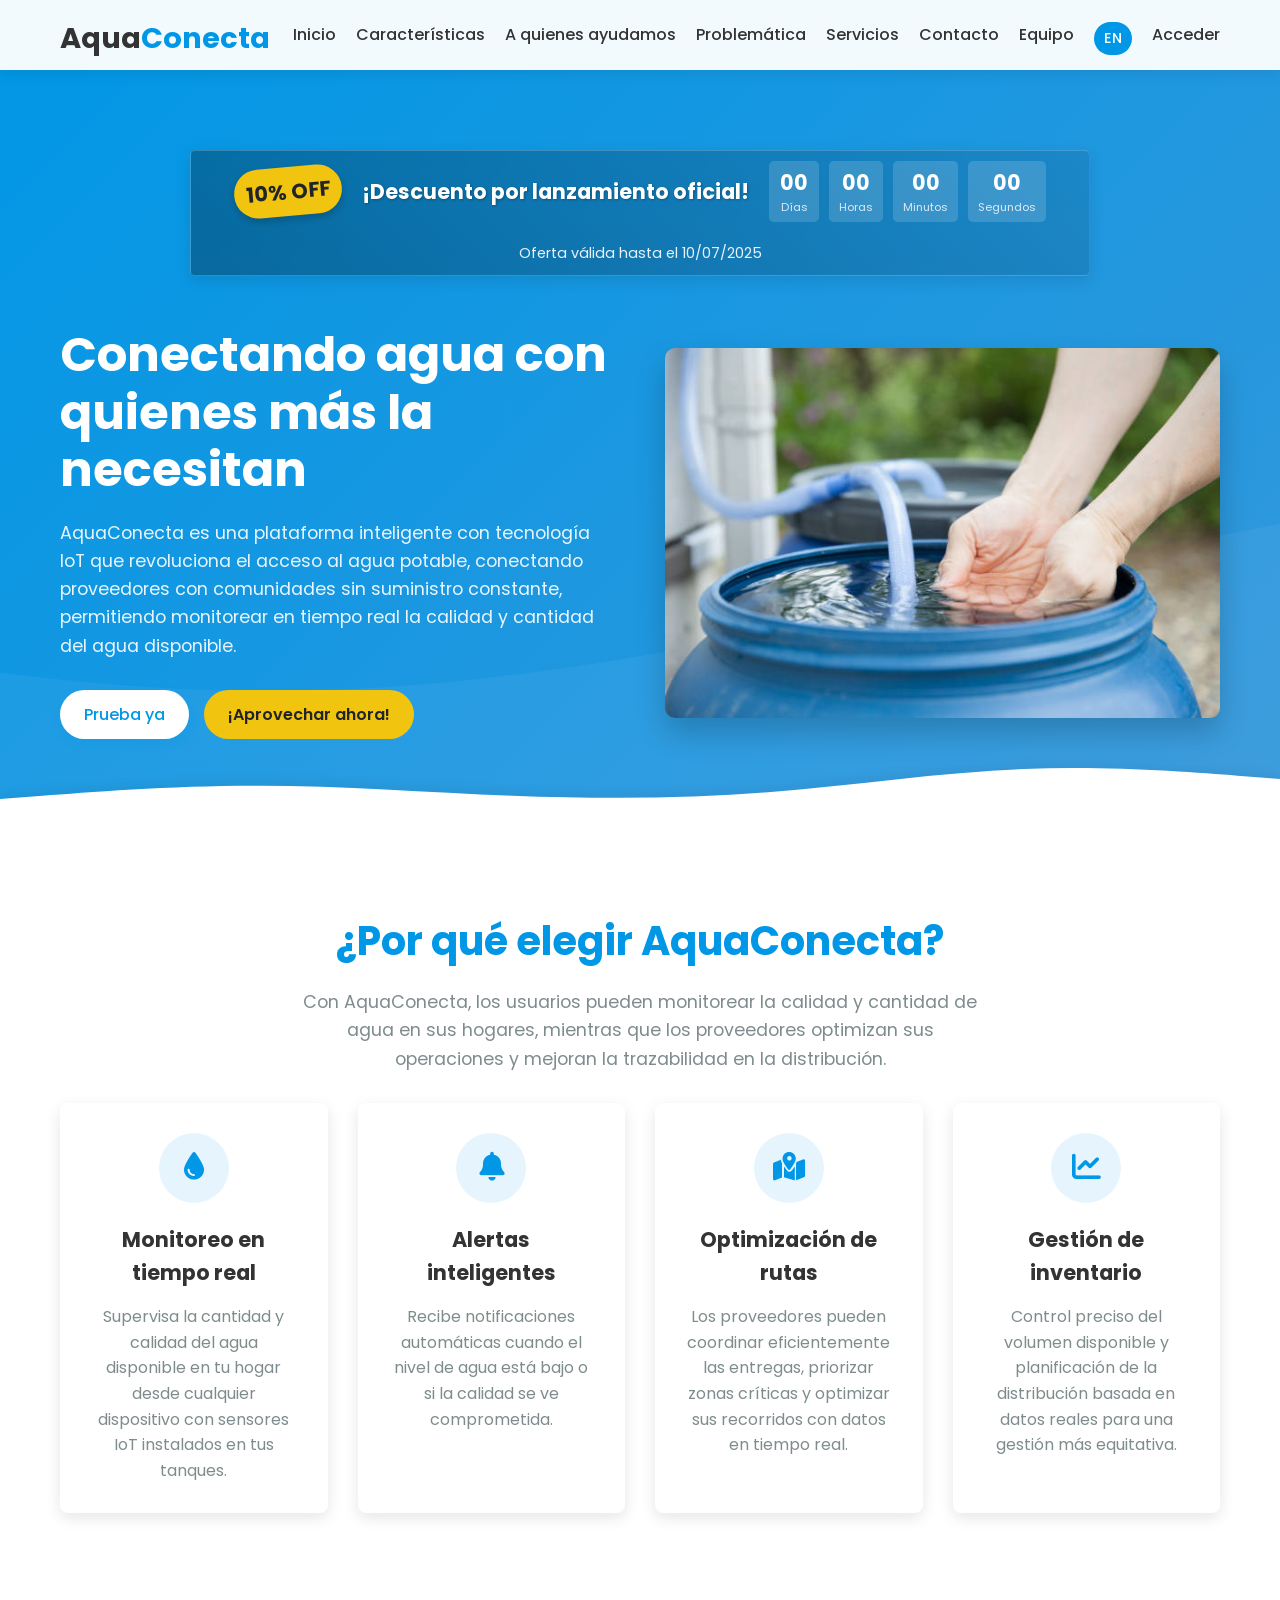
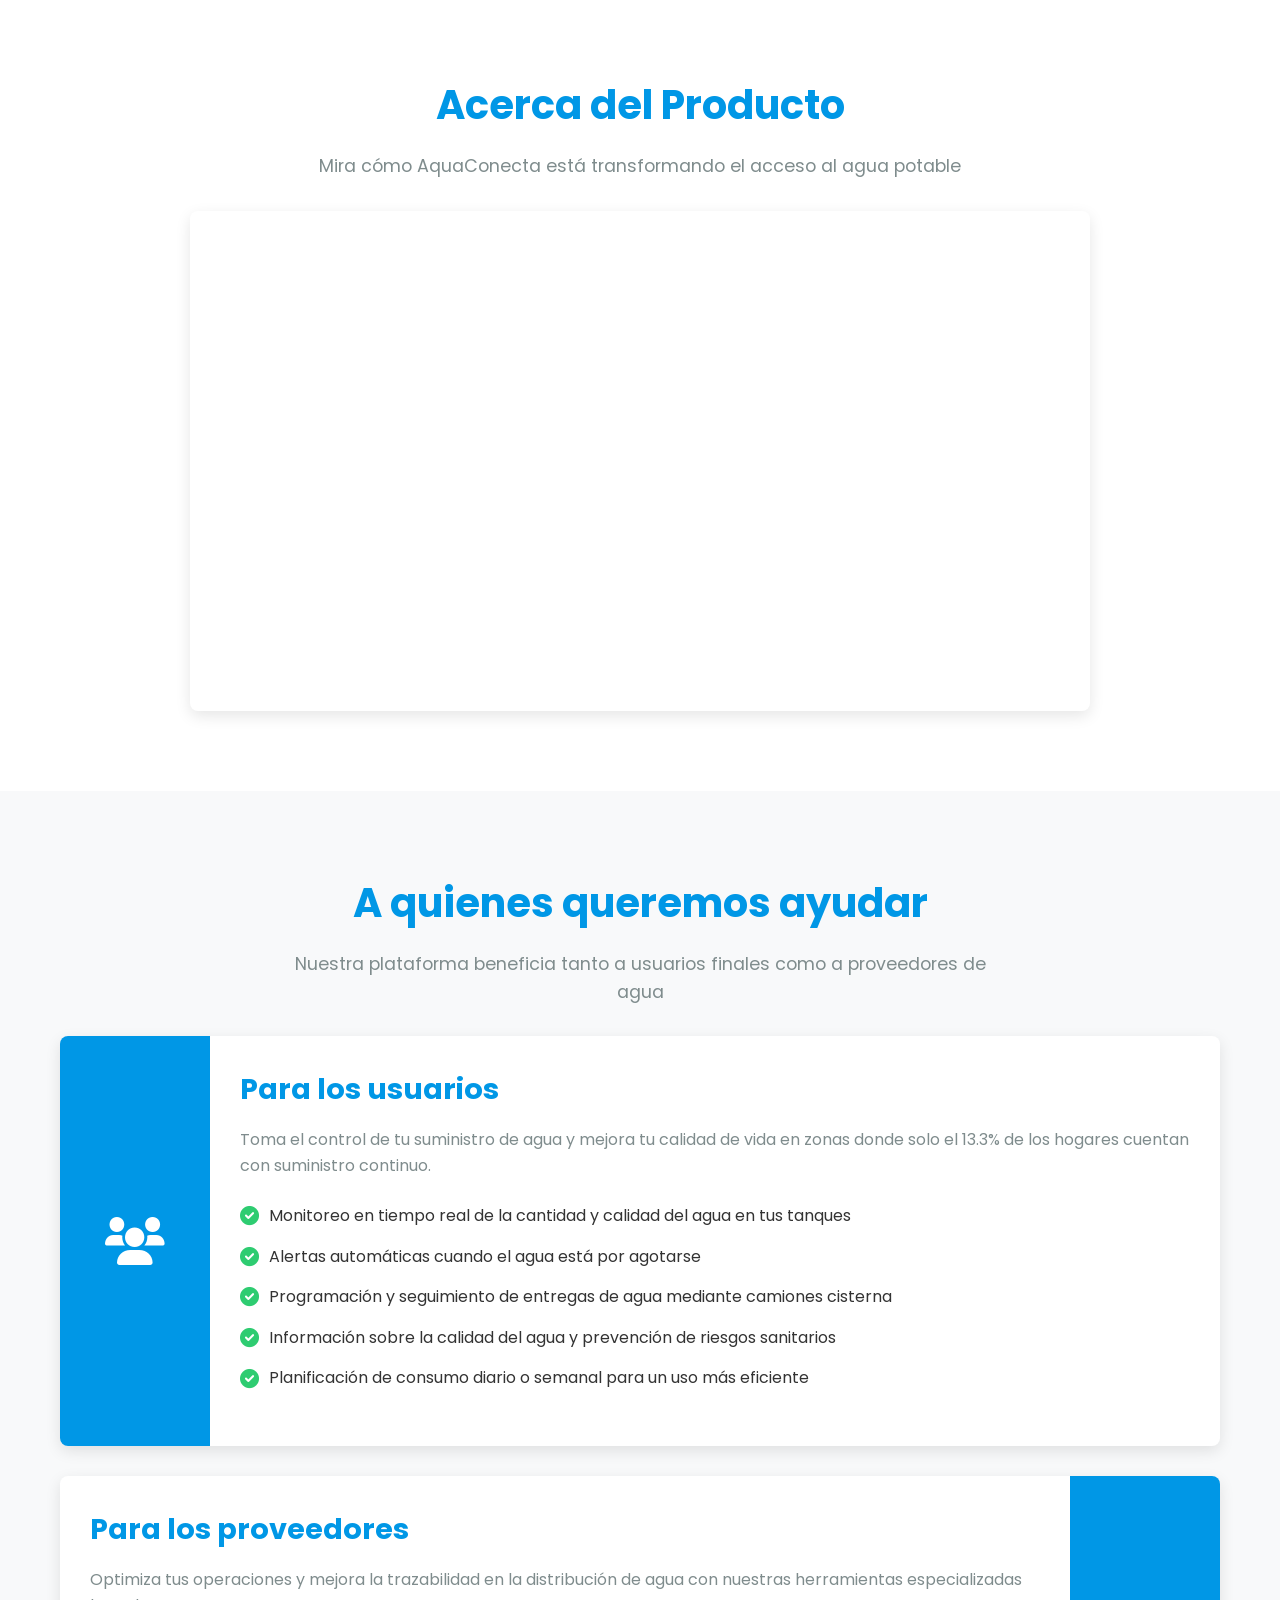
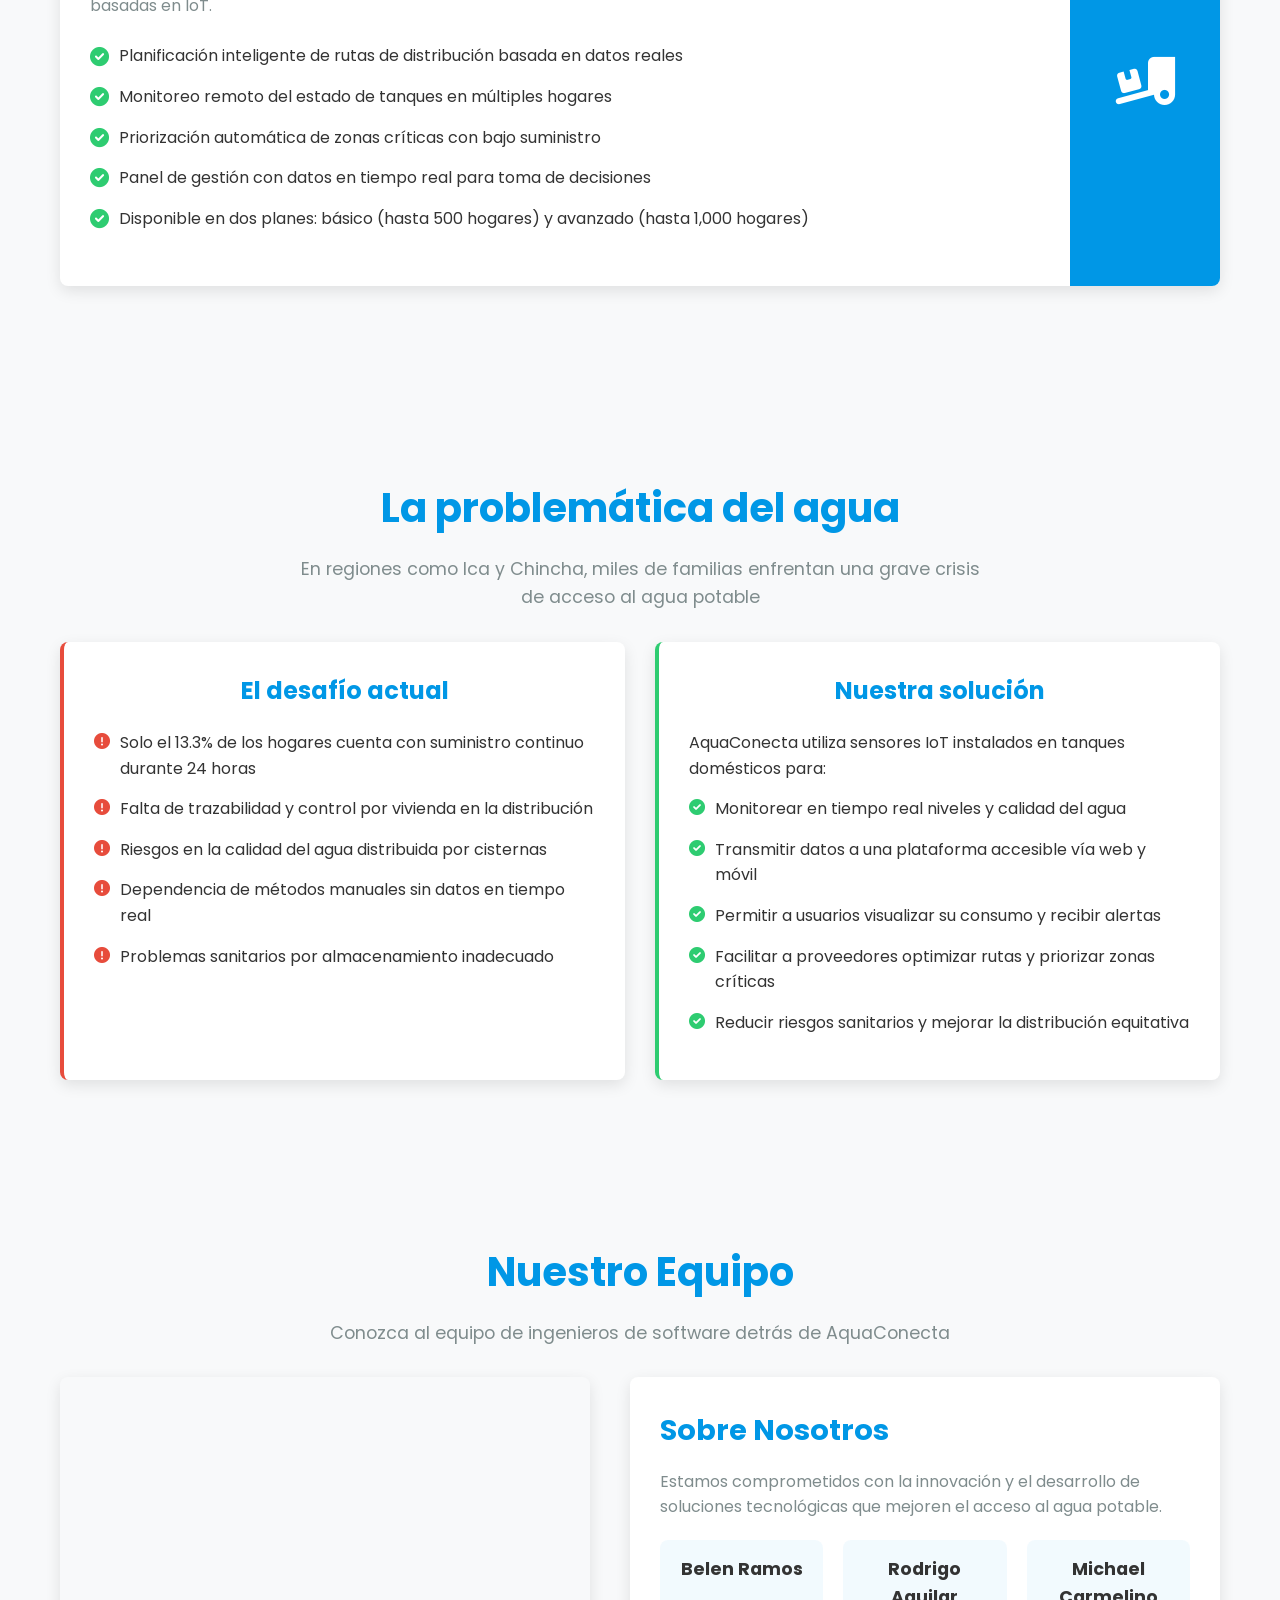
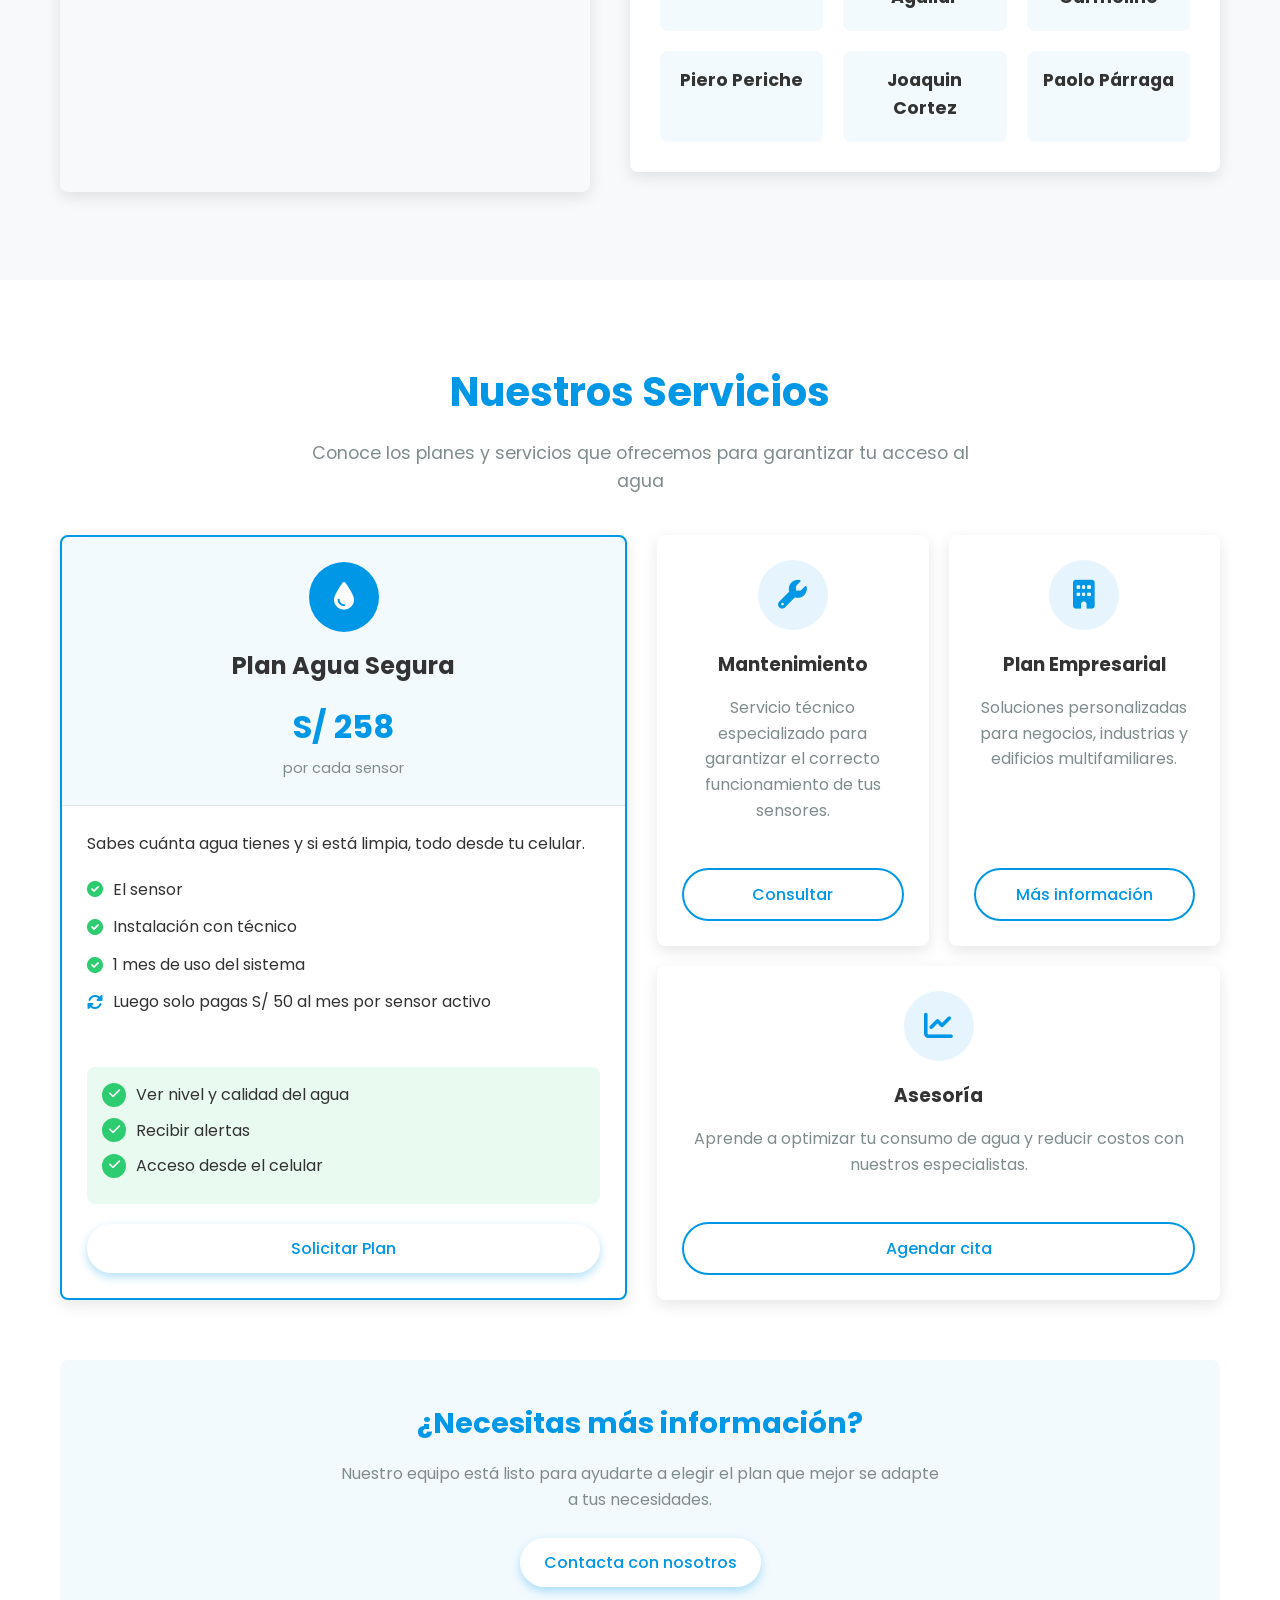
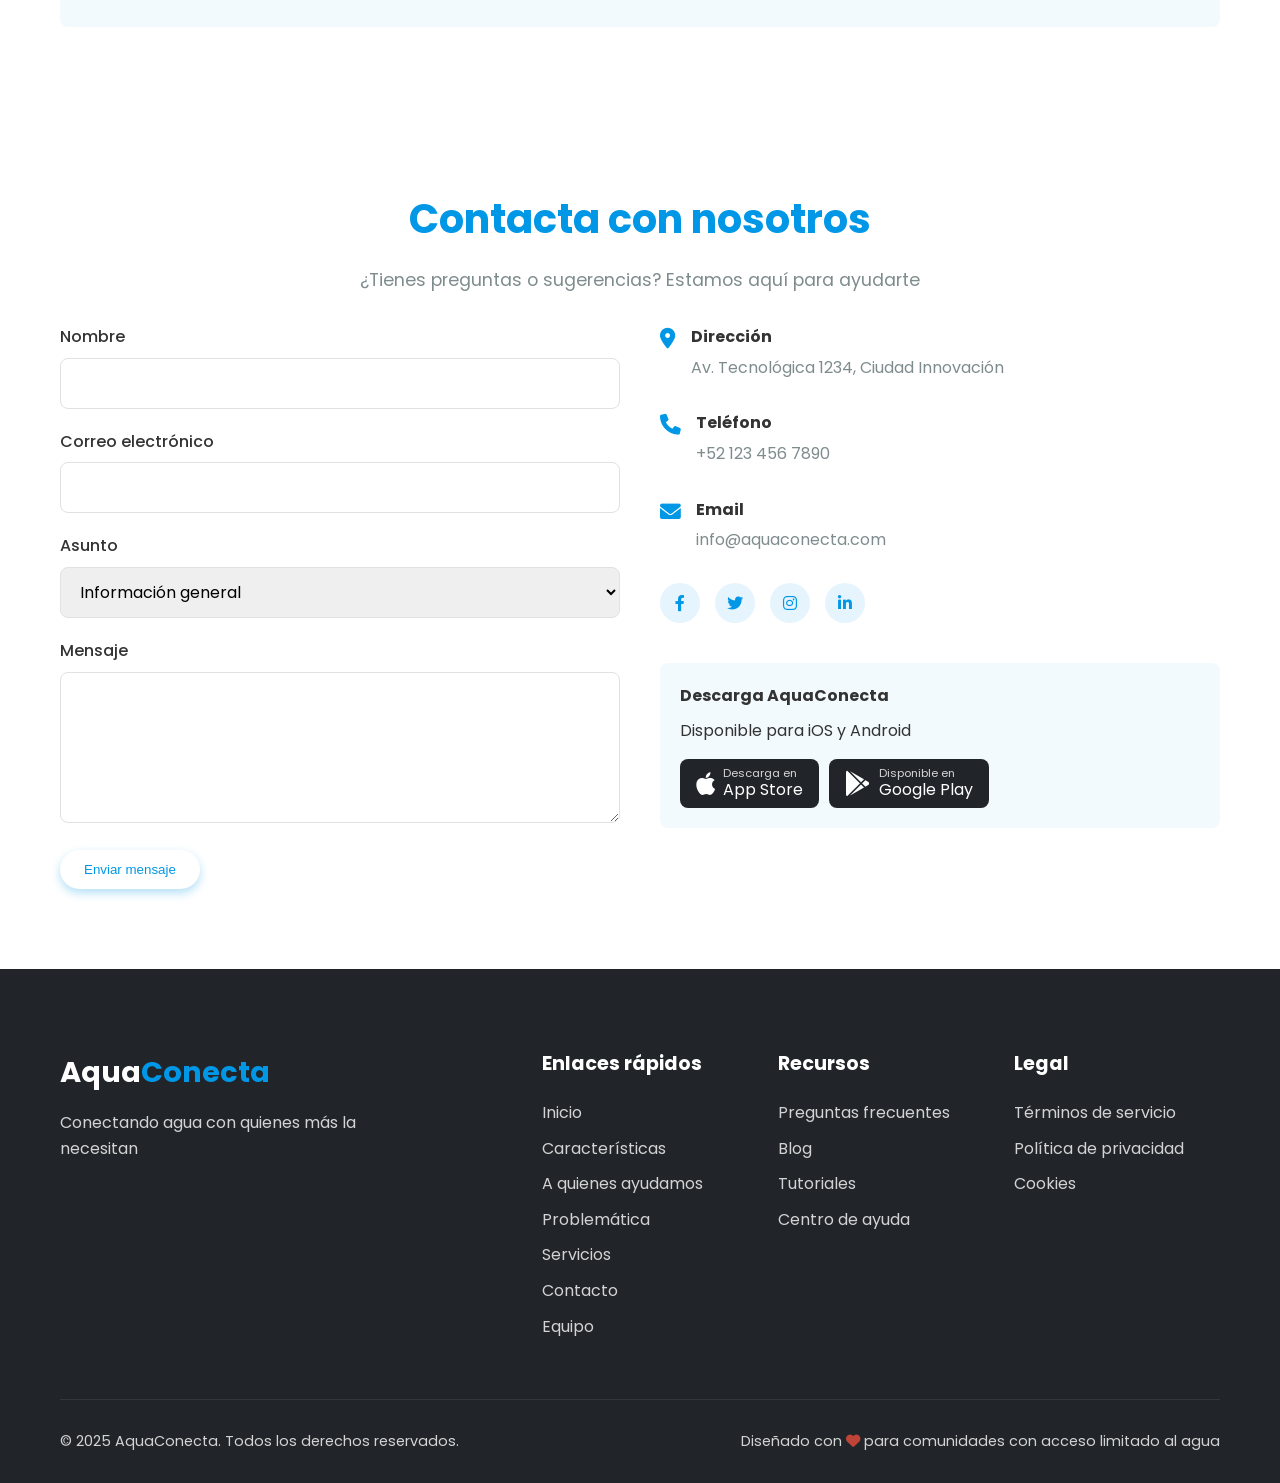
==== commit d61a9bf8: "Add About Product and Team sections with video content" ====
--- a/index.html
+++ b/index.html
@@ -85,7 +85,6 @@
                         data-i18n="hero_cta_join">Prueba ya</a>
                     <a href="https://aquaconecta-app.netlify.app/" class="btn btn-accent"
                         data-i18n="countdown_cta">¡Aprovechar ahora!</a>
-                    <a href="#contact" class="btn btn-secondary" data-i18n="hero_cta_more">Más Información</a>
                 </div>
             </div>
             <div class="hero-image">
@@ -154,6 +153,27 @@
             </div>
         </div>
     </section>
+
+    <!-- About the Product Section -->
+    <section id="about-product" class="about-product">
+        <div class="container">
+            <div class="section-header">
+                <h2 data-i18n="about_product_title">Acerca del Producto</h2>
+                <p data-i18n="about_product_description">Mira cómo AquaConecta está transformando el acceso al agua
+                    potable</p>
+            </div>
+
+            <div class="about-product-wrapper">
+                <div class="product-video">
+                    <iframe width="100%" height="500" src="https://www.youtube.com/embed/8sjn-bJOBBQ"
+                        title="AquaConecta Product Demo" frameborder="0"
+                        allow="accelerometer; autoplay; clipboard-write; encrypted-media; gyroscope; picture-in-picture"
+                        allowfullscreen></iframe>
+                </div>
+            </div>
+        </div>
+    </section>
+
 
     <!-- A quienes queremos ayudar (Sección de ayuda) -->
     <section id="help" class="help-section">
@@ -276,6 +296,50 @@
                         <li><i class="fas fa-check-circle"></i> <span data-i18n="solution5">Reducir riesgos sanitarios y
                                 mejorar la distribución
                                 equitativa</span></li>
+                    </ul>
+                </div>
+            </div>
+        </div>
+    </section>
+
+        
+    <!-- Sección del Equipo -->
+    <section id="team" class="team">
+        <div class="container">
+            <div class="section-header">
+                <h2 data-i18n="team_title">Nuestro Equipo</h2>
+                <p data-i18n="team_description">Conozca al equipo de ingenieros de software detrás de AquaConecta</p>
+            </div>
+            <div class="team-wrapper">
+                <div class="team-video">
+                    <iframe width="100%" height="500" src="https://www.youtube.com/embed/8sjn-bJOBBQ"
+                        title="AquaConecta Demo" frameborder="0"
+                        allow="accelerometer; autoplay; clipboard-write; encrypted-media; gyroscope; picture-in-picture"
+                        allowfullscreen></iframe>
+                </div>
+                <div class="team-members">
+                    <h3 data-i18n="team_about_us">Sobre Nosotros</h3>
+                    <p data-i18n="team_intro">Estamos comprometidos con la innovación
+                        y el desarrollo de soluciones tecnológicas que mejoren el acceso al agua potable.</p>
+                    <ul class="team-list">
+                        <li class="team-member">
+                            <h4>Belen Ramos</h4>
+                        </li>
+                        <li class="team-member">
+                            <h4>Rodrigo Aguilar</h4>
+                        </li>
+                        <li class="team-member">
+                            <h4>Michael Carmelino</h4>
+                        </li>
+                        <li class="team-member">
+                            <h4>Piero Periche</h4>
+                        </li>
+                        <li class="team-member">
+                            <h4>Joaquin Cortez</h4>
+                        </li>
+                        <li class="team-member">
+                            <h4>Paolo Párraga</h4>
+                        </li>
                     </ul>
                 </div>
             </div>
@@ -464,68 +528,7 @@
         </div>
     </section>
 
-    <!-- About the Product Section -->
-    <section id="about-product" class="about-product">
-        <div class="container">
-            <div class="section-header">
-                <h2 data-i18n="about_product_title">Acerca del Producto</h2>
-                <p data-i18n="about_product_description">Mira cómo AquaConecta está transformando el acceso al agua
-                    potable</p>
-            </div>
-
-            <div class="about-product-wrapper">
-                <div class="product-video">
-                    <iframe width="100%" height="500" src="https://www.youtube.com/embed/8sjn-bJOBBQ"
-                        title="AquaConecta Product Demo" frameborder="0"
-                        allow="accelerometer; autoplay; clipboard-write; encrypted-media; gyroscope; picture-in-picture"
-                        allowfullscreen></iframe>
-                </div>
-            </div>
-        </div>
-    </section>
-
-    <!-- Sección del Equipo -->
-    <section id="team" class="team">
-        <div class="container">
-            <div class="section-header">
-                <h2 data-i18n="team_title">Nuestro Equipo</h2>
-                <p data-i18n="team_description">Conozca al equipo de ingenieros de software detrás de AquaConecta</p>
-            </div>
-            <div class="team-wrapper">
-                <div class="team-video">
-                    <iframe width="100%" height="500" src="https://www.youtube.com/embed/8sjn-bJOBBQ"
-                        title="AquaConecta Demo" frameborder="0"
-                        allow="accelerometer; autoplay; clipboard-write; encrypted-media; gyroscope; picture-in-picture"
-                        allowfullscreen></iframe>
-                </div>
-                <div class="team-members">
-                    <h3 data-i18n="team_about_us">Sobre Nosotros</h3>
-                    <p data-i18n="team_intro">Estamos comprometidos con la innovación
-                        y el desarrollo de soluciones tecnológicas que mejoren el acceso al agua potable.</p>
-                    <ul class="team-list">
-                        <li class="team-member">
-                            <h4>Belen Ramos</h4>
-                        </li>
-                        <li class="team-member">
-                            <h4>Rodrigo Aguilar</h4>
-                        </li>
-                        <li class="team-member">
-                            <h4>Michael Carmelino</h4>
-                        </li>
-                        <li class="team-member">
-                            <h4>Piero Periche</h4>
-                        </li>
-                        <li class="team-member">
-                            <h4>Joaquin Cortez</h4>
-                        </li>
-                        <li class="team-member">
-                            <h4>Paolo Párraga</h4>
-                        </li>
-                    </ul>
-                </div>
-            </div>
-        </div>
-    </section>
+
 
     <!-- Footer -->
     <footer class="footer">
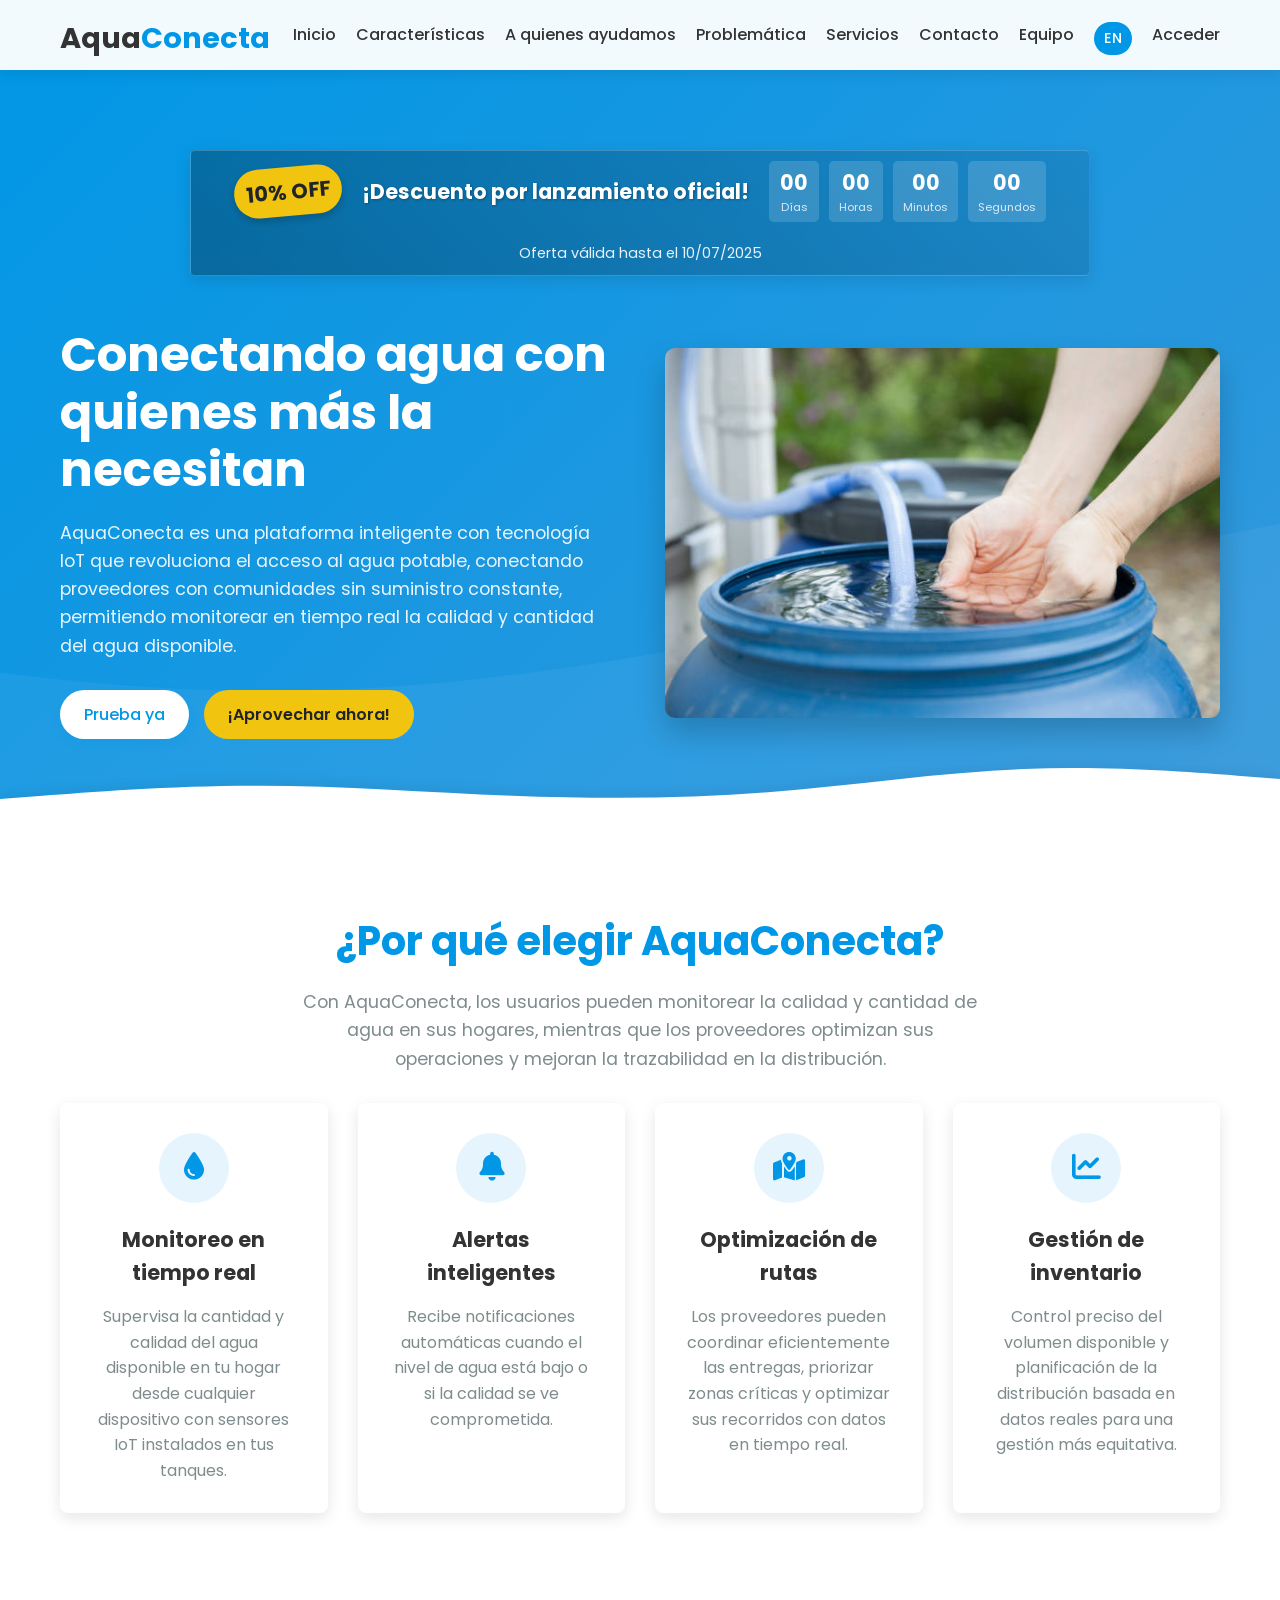
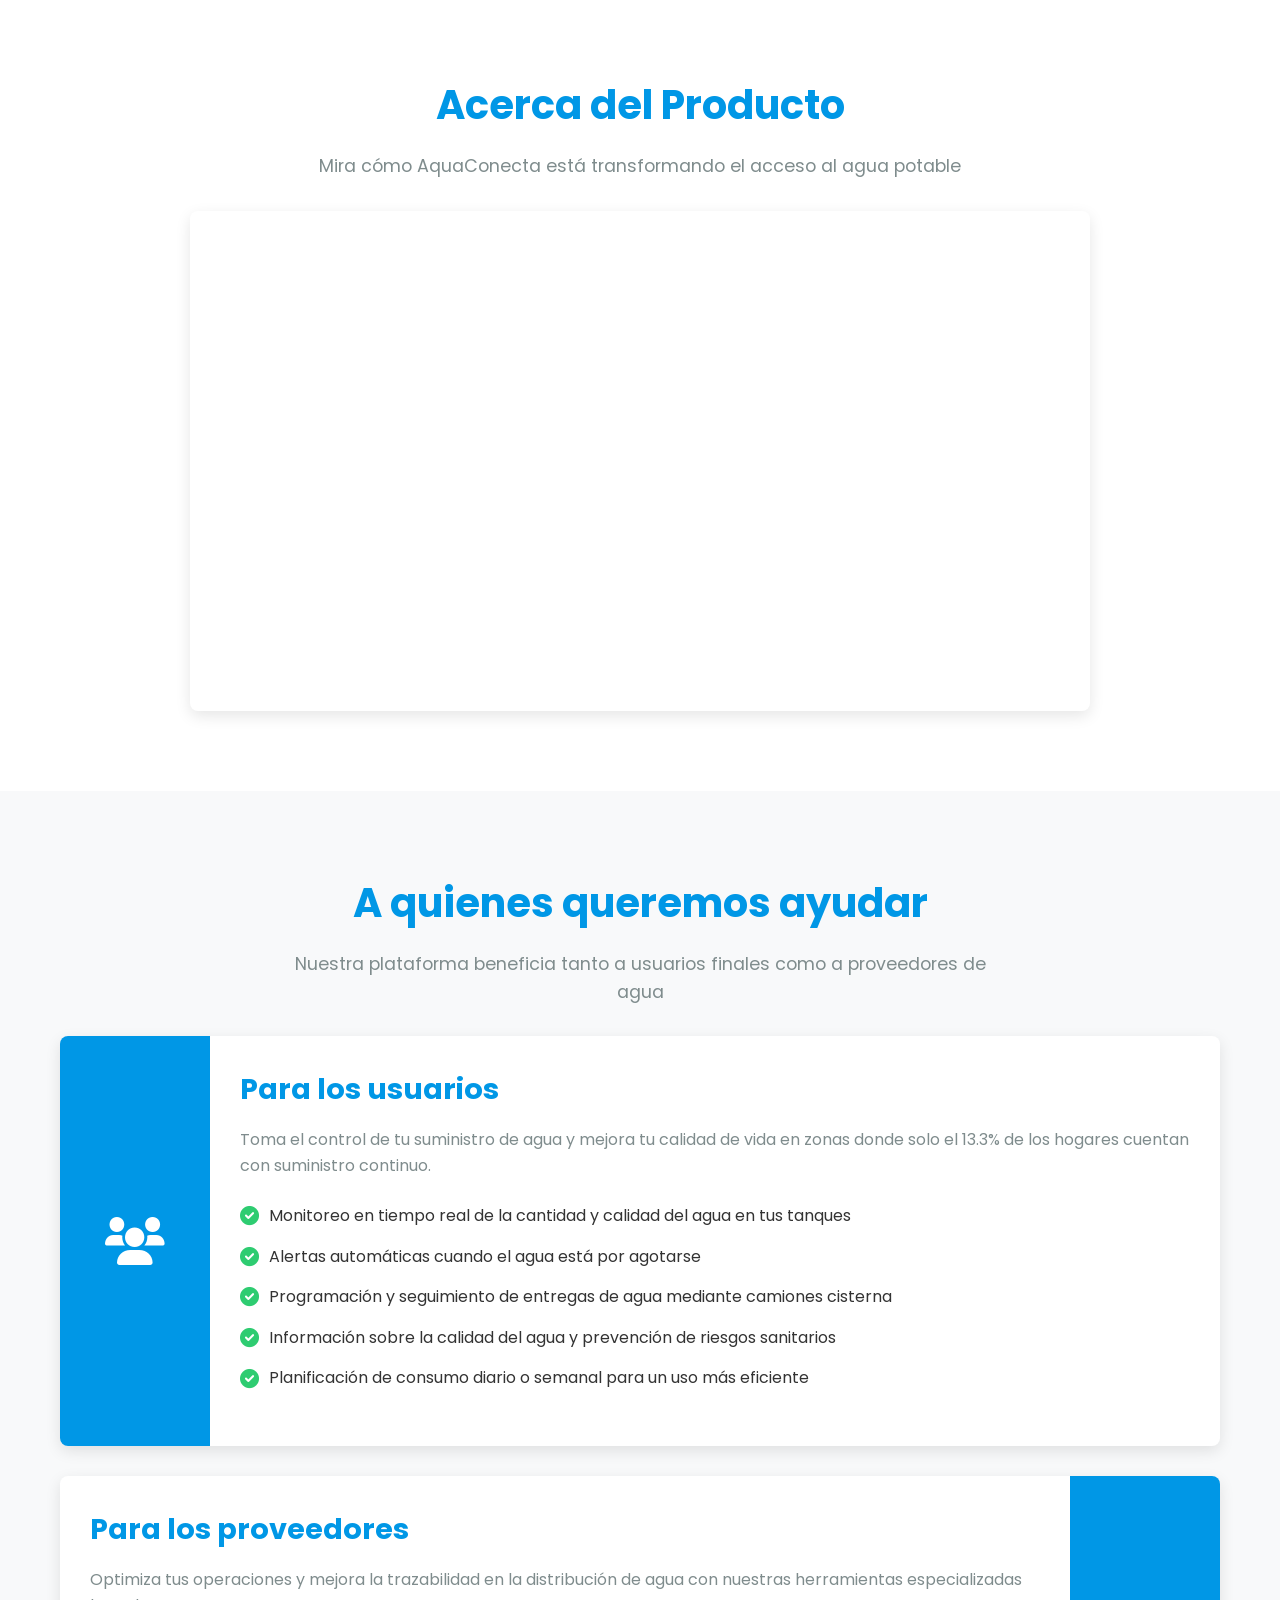
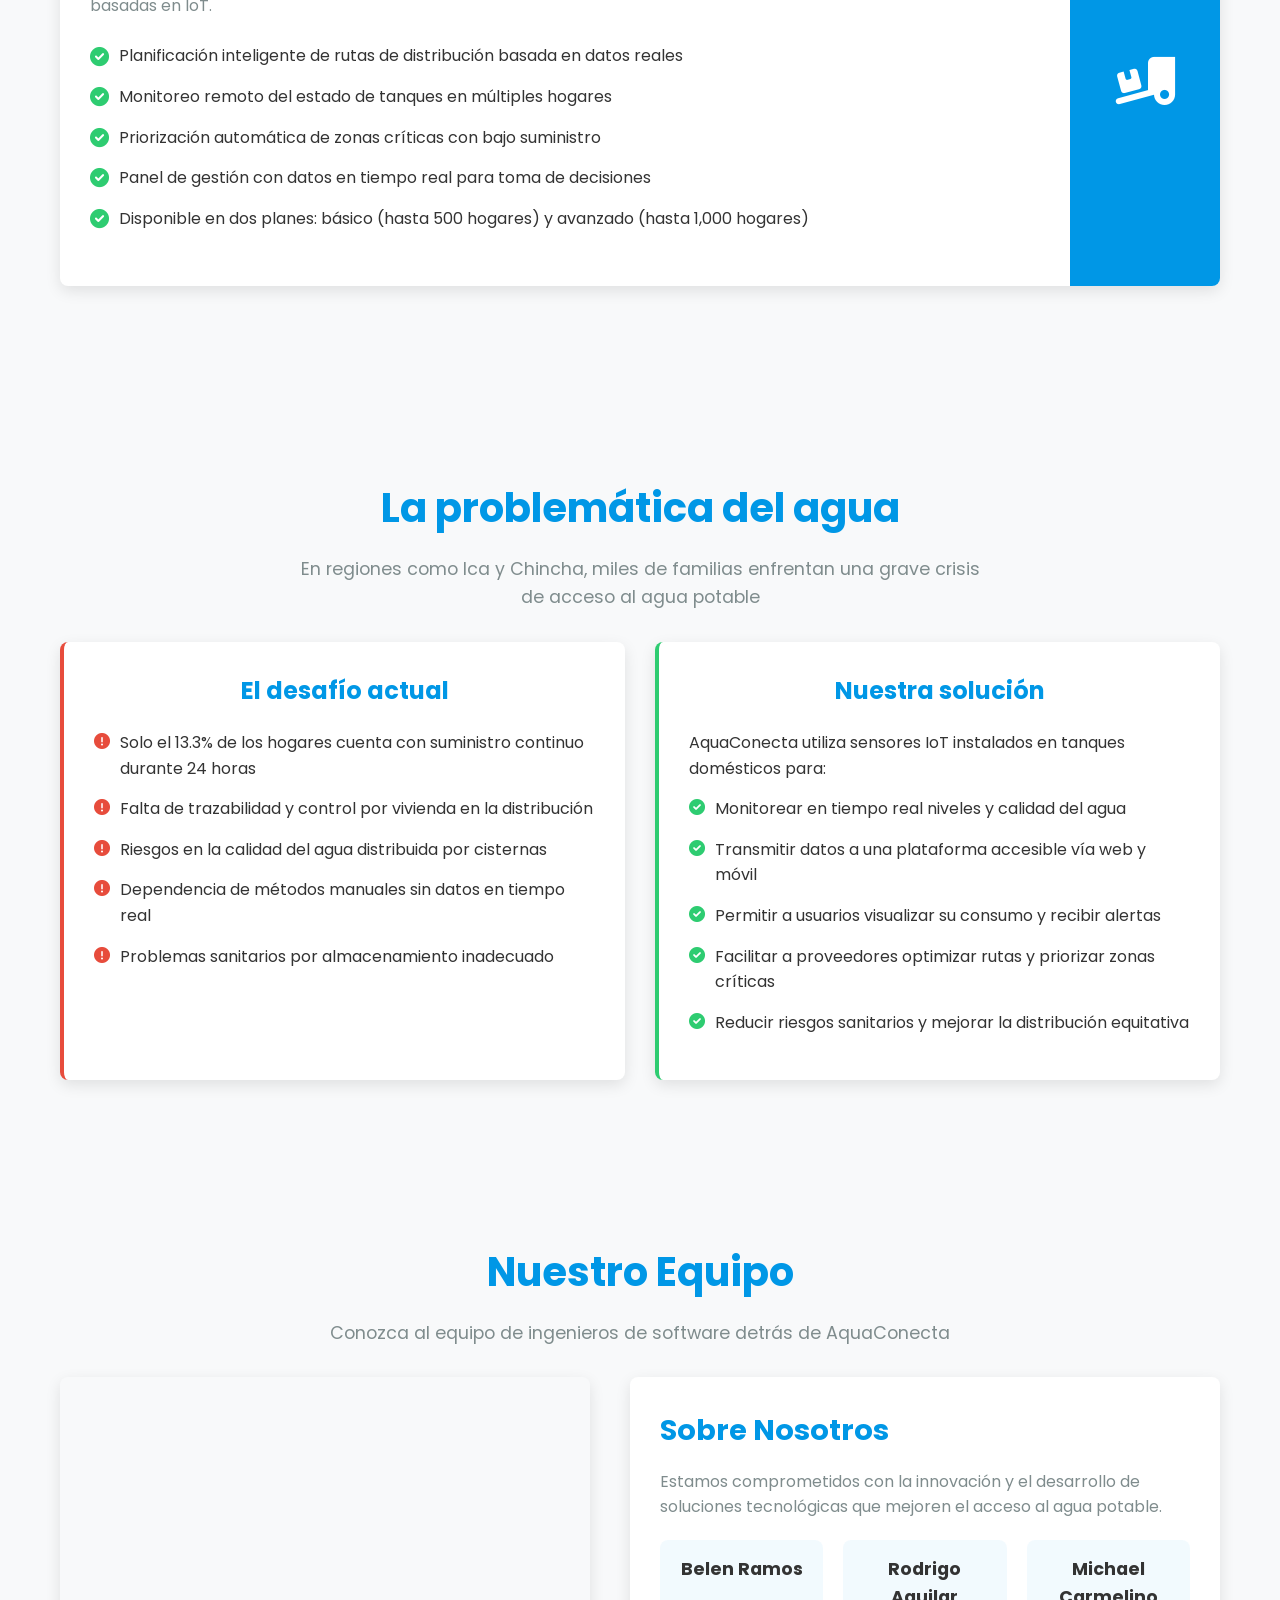
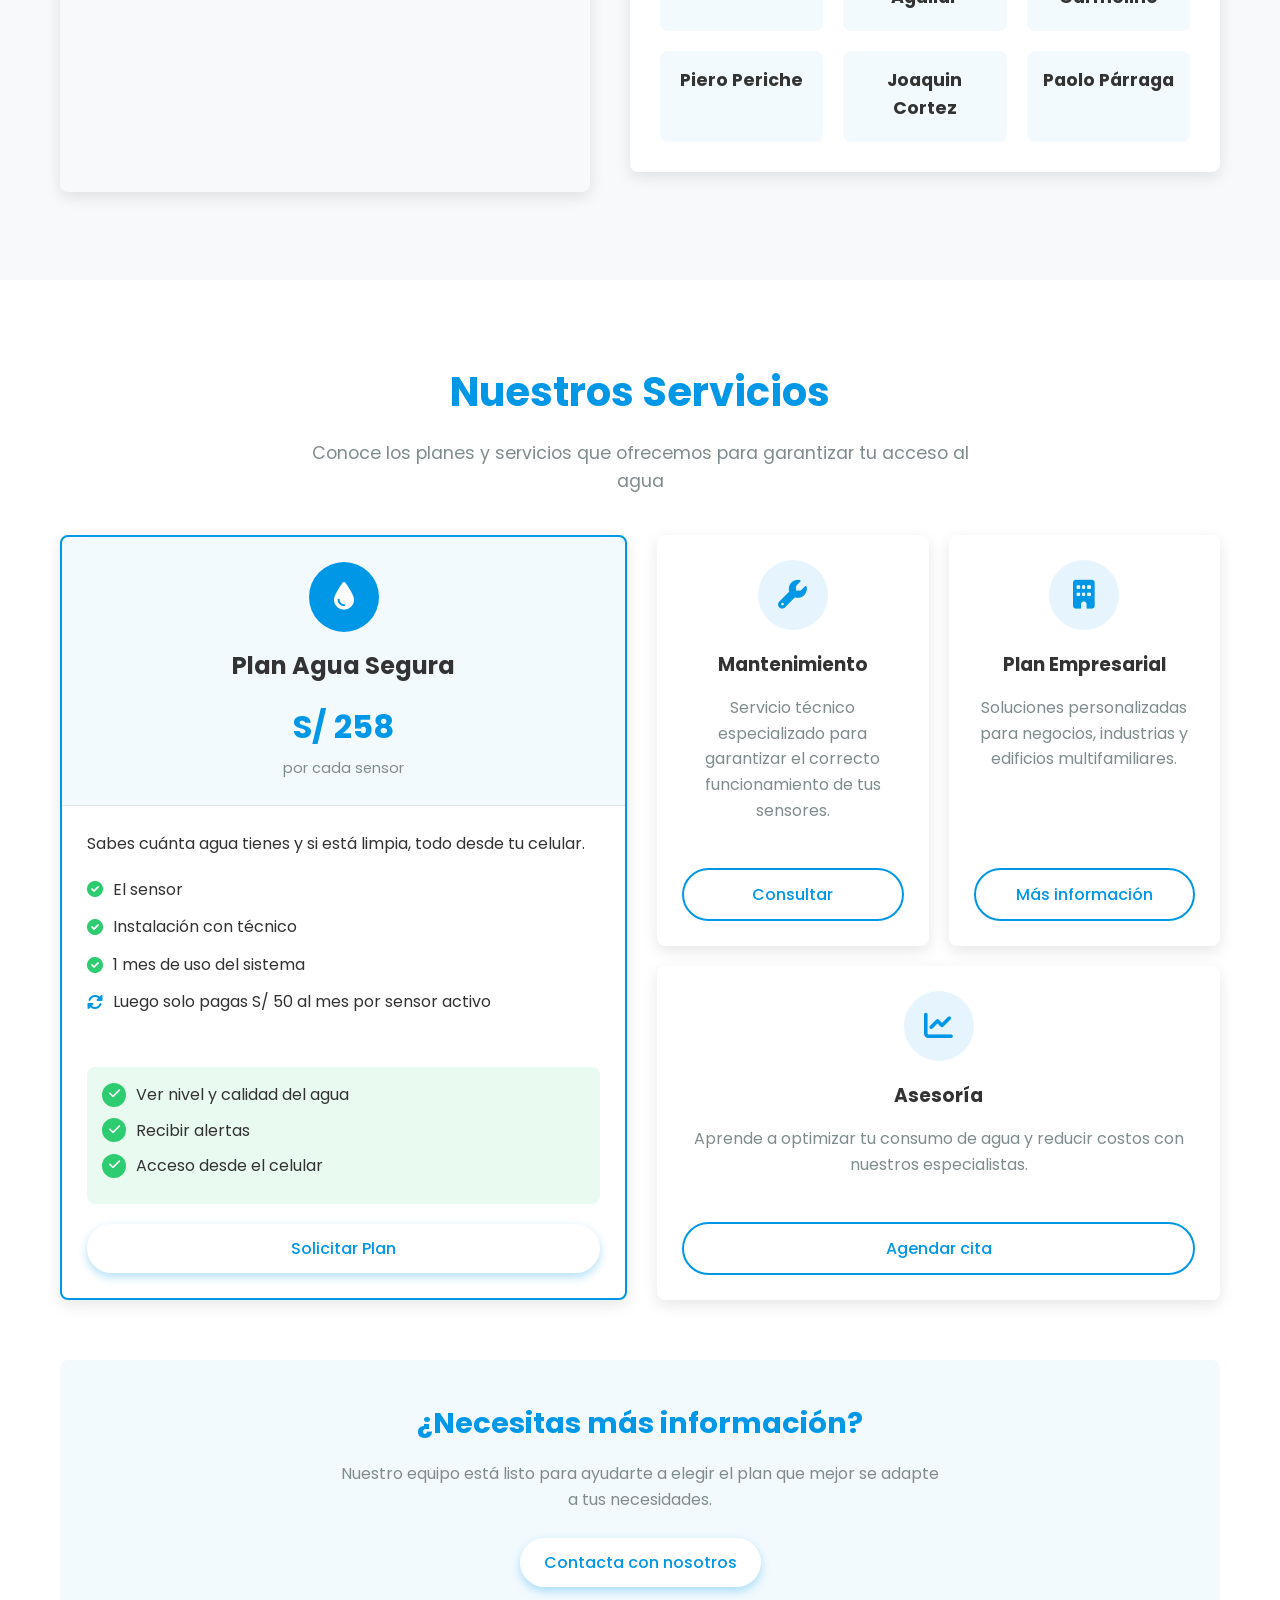
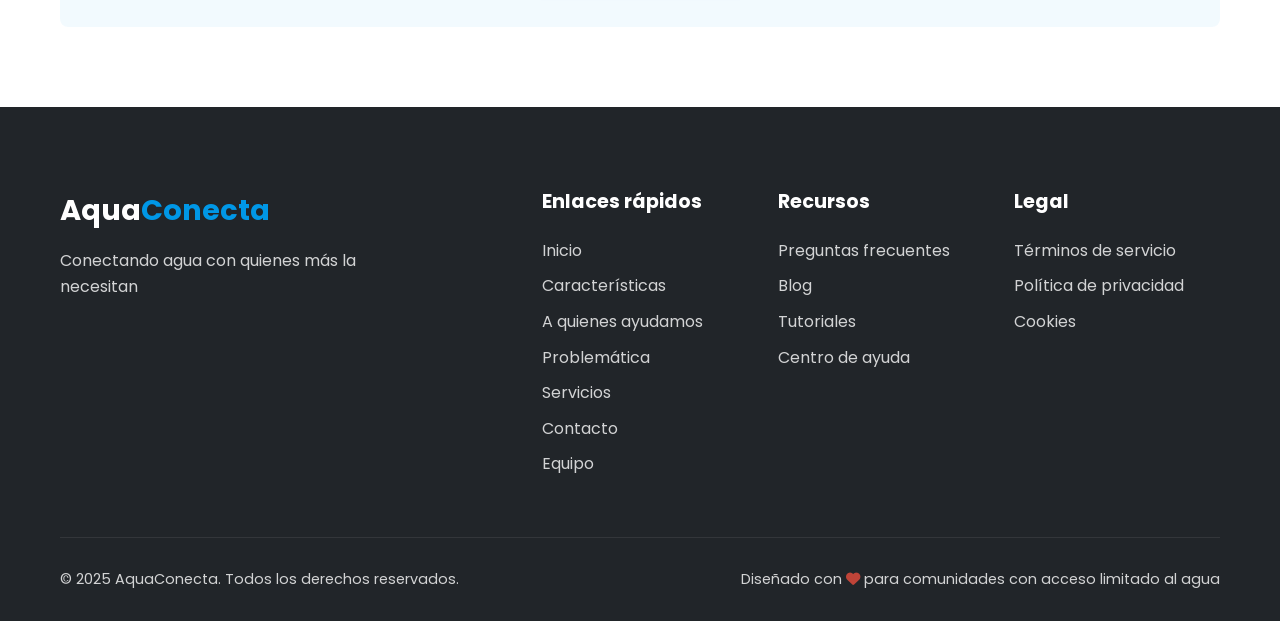
==== commit f66fc025: "feat: Implement contact page with form validation and FAQ section - Added a new contact.html page wi" ====
--- a/index.html
+++ b/index.html
@@ -23,7 +23,6 @@
 
 
 
-    <!-- Navegación -->
     <nav class="navbar">
         <div class="container">
             <div class="logo">
@@ -35,12 +34,12 @@
                 <li><a href="#help" data-i18n="nav_help">A quienes ayudamos</a></li>
                 <li><a href="#problem" data-i18n="nav_problem">Problemática</a></li>
                 <li><a href="#services" data-i18n="nav_services">Servicios</a></li>
-                <li><a href="#contact" data-i18n="nav_contact">Contacto</a></li>
+                <li><a href="contact.html" data-i18n="nav_contact">Contacto</a></li>
+                <!-- Cambiado de #contact a contact.html -->
                 <li><a href="#team" data-i18n="nav_team">Equipo</a></li>
                 <li><a href="#" id="langSwitch" class="lang-switch">EN</a></li>
                 <li><a href="https://aquaconecta-app.netlify.app/" class="btn-login" data-i18n="nav_login">Acceder</a>
                 </li>
-
             </ul>
             <div class="mobile-menu">
                 <i class="fas fa-bars"></i>
@@ -302,7 +301,7 @@
         </div>
     </section>
 
-        
+
     <!-- Sección del Equipo -->
     <section id="team" class="team">
         <div class="container">
@@ -393,7 +392,8 @@
                                 <span data-i18n="service_benefit3">Acceso desde el celular</span>
                             </div>
                         </div>
-                        <a href="#contact" class="btn btn-primary" data-i18n="service_cta">Solicitar Plan</a>
+                        <a href="contact.html" class="btn btn-primary" data-i18n="service_cta">Solicitar Plan</a>
+                        <!-- Cambiado de #contact a contact.html -->
                     </div>
                 </div>
 
@@ -407,7 +407,7 @@
                         <p data-i18n="service_maintenance_description">Servicio técnico especializado para garantizar el
                             correcto funcionamiento de tus sensores.
                         </p>
-                        <a href="#contact" class="btn btn-secondary" data-i18n="service_consult">Consultar</a>
+                        <a href="contact.html" class="btn btn-secondary" data-i18n="service_consult">Consultar</a>
                     </div>
 
                     <div class="service-card">
@@ -427,7 +427,7 @@
                         <h3 data-i18n="service_advice_title">Asesoría</h3>
                         <p data-i18n="service_advice_description">Aprende a optimizar tu consumo de agua y reducir
                             costos con nuestros especialistas.</p>
-                        <a href="#contact" class="btn btn-secondary" data-i18n="service_schedule">Agendar cita</a>
+                        <a href="contact.html" class="btn btn-secondary" data-i18n="service_schedule">Agendar cita</a>
                     </div>
                 </div>
             </div>
@@ -436,98 +436,10 @@
                 <h3 data-i18n="service_info_title">¿Necesitas más información?</h3>
                 <p data-i18n="service_info_description">Nuestro equipo está listo para ayudarte a elegir el plan que
                     mejor se adapte a tus necesidades.</p>
-                <a href="#contact" class="btn btn-primary" data-i18n="service_contact_us">Contacta con nosotros</a>
-            </div>
-        </div>
-    </section>
-
-    <!-- Contacto -->
-    <section id="contact" class="contact">
-        <div class="container">
-            <div class="section-header">
-                <h2 data-i18n="contact_title">Contacta con nosotros</h2>
-                <p data-i18n="contact_description">¿Tienes preguntas o sugerencias? Estamos aquí para ayudarte</p>
-            </div>
-            <div class="contact-wrapper">
-                <form id="contact-form" class="contact-form">
-                    <div class="form-group">
-                        <label for="name" data-i18n="contact_name">Nombre</label>
-                        <input type="text" id="name" name="name" required>
-                    </div>
-                    <div class="form-group">
-                        <label for="email" data-i18n="contact_email">Correo electrónico</label>
-                        <input type="email" id="email" name="email" required>
-                    </div>
-                    <div class="form-group">
-                        <label for="subject" data-i18n="contact_subject">Asunto</label>
-                        <select id="subject" name="subject">
-                            <option value="info" data-i18n="contact_subject_info">Información general</option>
-                            <option value="support" data-i18n="contact_subject_support">Soporte técnico</option>
-                            <option value="partnership" data-i18n="contact_subject_partnership">Colaboración</option>
-                            <option value="other" data-i18n="contact_subject_other">Otro</option>
-                        </select>
-                    </div>
-                    <div class="form-group">
-                        <label for="message" data-i18n="contact_message">Mensaje</label>
-                        <textarea id="message" name="message" rows="5" required></textarea>
-                    </div>
-                    <button type="submit" class="btn btn-primary" data-i18n="contact_send">Enviar mensaje</button>
-                </form>
-                <div class="contact-info">
-                    <div class="info-item">
-                        <i class="fas fa-map-marker-alt"></i>
-                        <div>
-                            <h4 data-i18n="contact_address_title">Dirección</h4>
-                            <p data-i18n="contact_address">Av. Tecnológica 1234, Ciudad Innovación</p>
-                        </div>
-                    </div>
-                    <div class="info-item">
-                        <i class="fas fa-phone"></i>
-                        <div>
-                            <h4 data-i18n="contact_phone_title">Teléfono</h4>
-                            <p>+52 123 456 7890</p>
-                        </div>
-                    </div>
-                    <div class="info-item">
-                        <i class="fas fa-envelope"></i>
-                        <div>
-                            <h4 data-i18n="contact_email_title">Email</h4>
-                            <p>info@aquaconecta.com</p>
-                        </div>
-                    </div>
-                    <div class="social-links">
-                        <a href="#"><i class="fab fa-facebook-f"></i></a>
-                        <a href="#"><i class="fab fa-twitter"></i></a>
-                        <a href="#"><i class="fab fa-instagram"></i></a>
-                        <a href="#"><i class="fab fa-linkedin-in"></i></a>
-                    </div>
-
-                    <!-- Descarga la App (con diseño mejorado) -->
-                    <div class="download-contact">
-                        <h4 data-i18n="contact_download_title">Descarga AquaConecta</h4>
-                        <p data-i18n="contact_download_description">Disponible para iOS y Android</p>
-                        <div class="app-buttons">
-                            <a href="#" class="app-btn">
-                                <i class="fab fa-apple"></i>
-                                <span>
-                                    <small data-i18n="download_on">Descarga en</small>
-                                    App Store
-                                </span>
-                            </a>
-                            <a href="#" class="app-btn">
-                                <i class="fab fa-google-play"></i>
-                                <span>
-                                    <small data-i18n="available_on">Disponible en</small>
-                                    Google Play
-                                </span>
-                            </a>
-                        </div>
-                    </div>
-                </div>
-            </div>
-        </div>
-    </section>
-
+                <a href="contact.html" class="btn btn-primary" data-i18n="service_contact_us">Contacta con nosotros</a>
+            </div>
+        </div>
+    </section>
 
 
     <!-- Footer -->
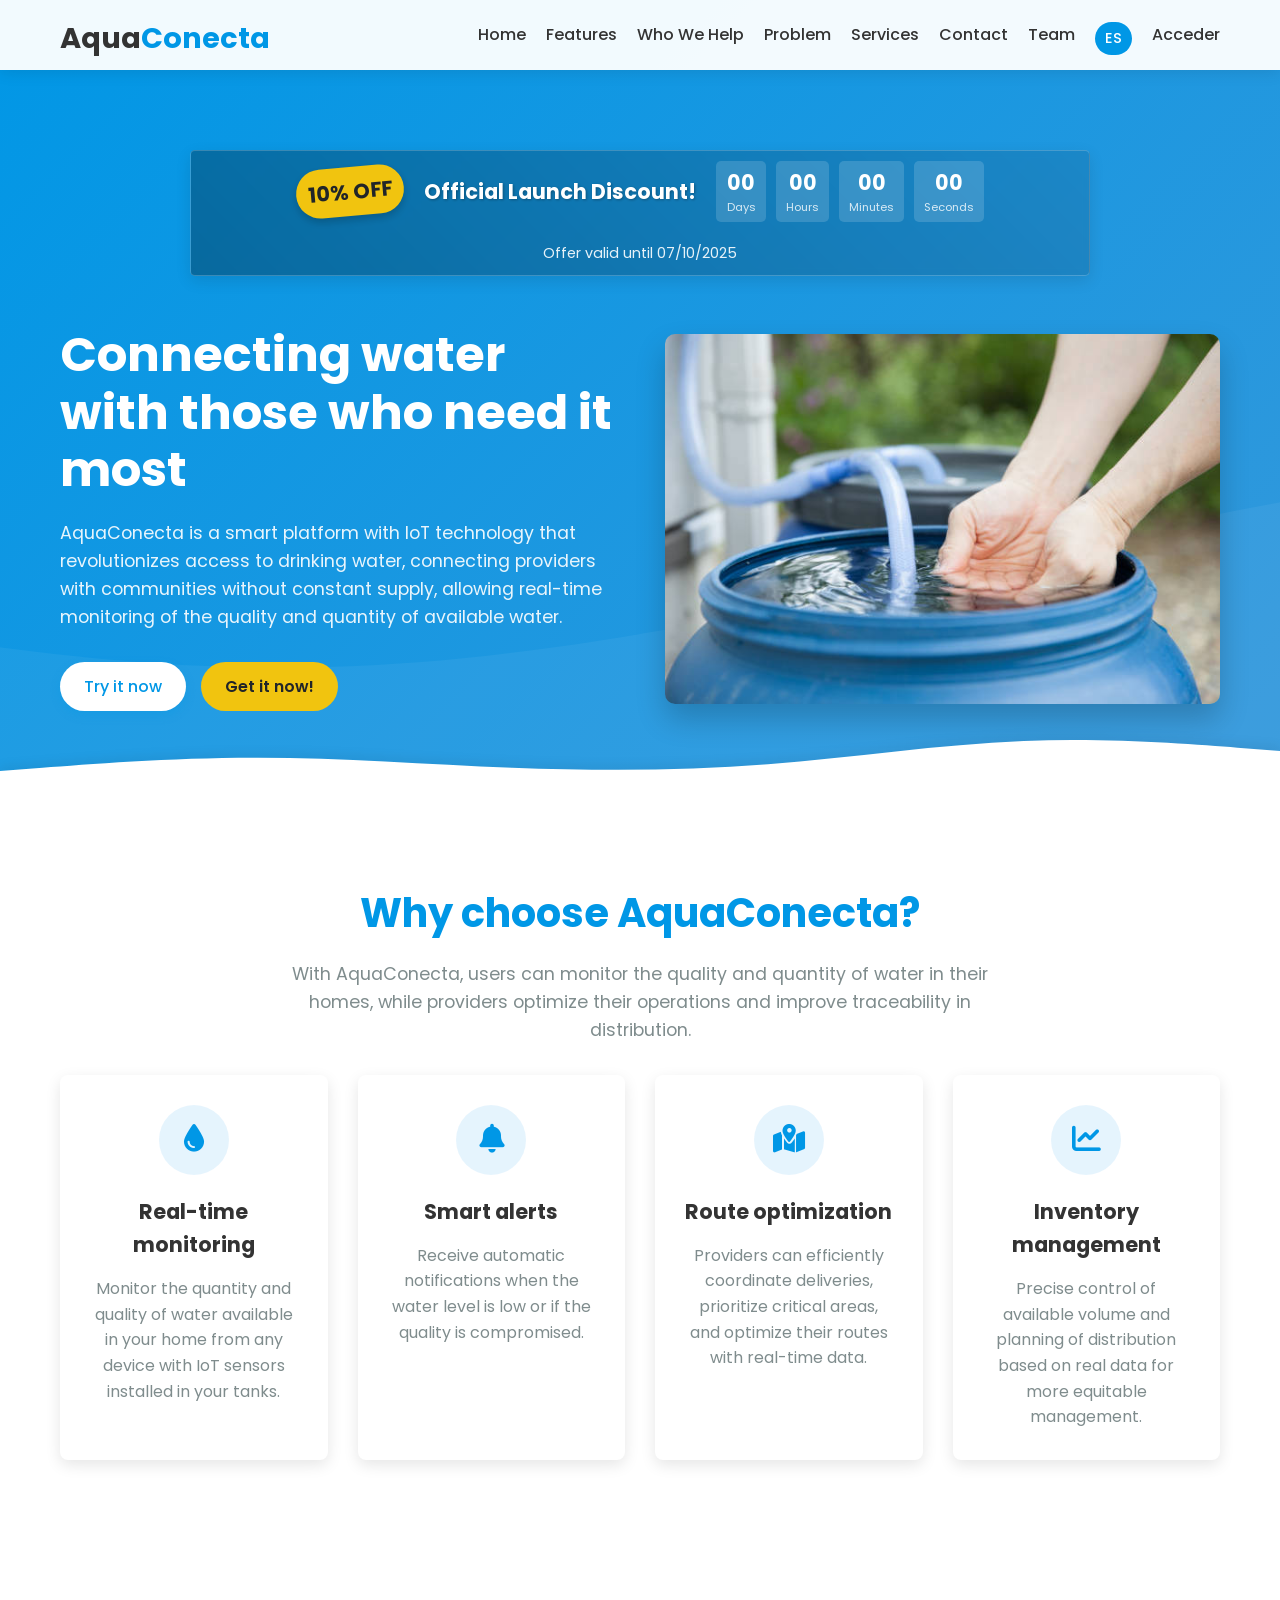
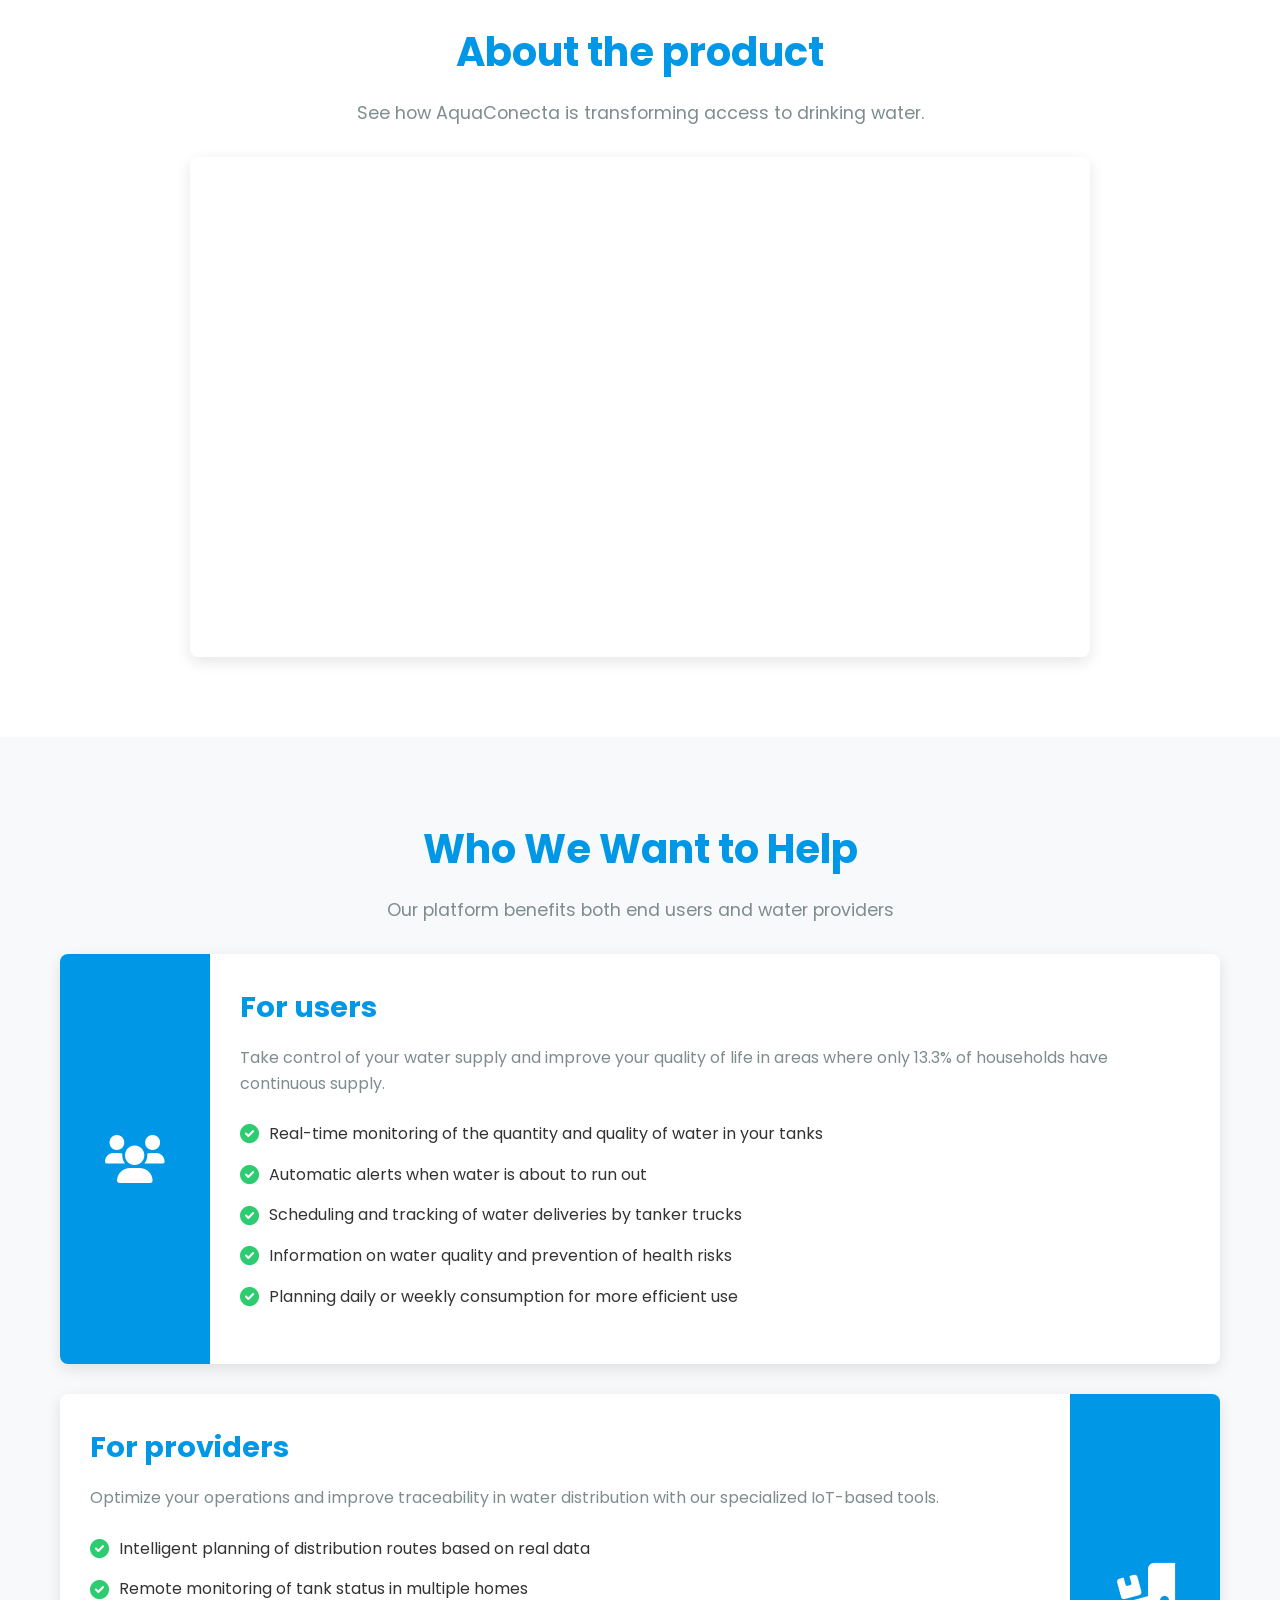
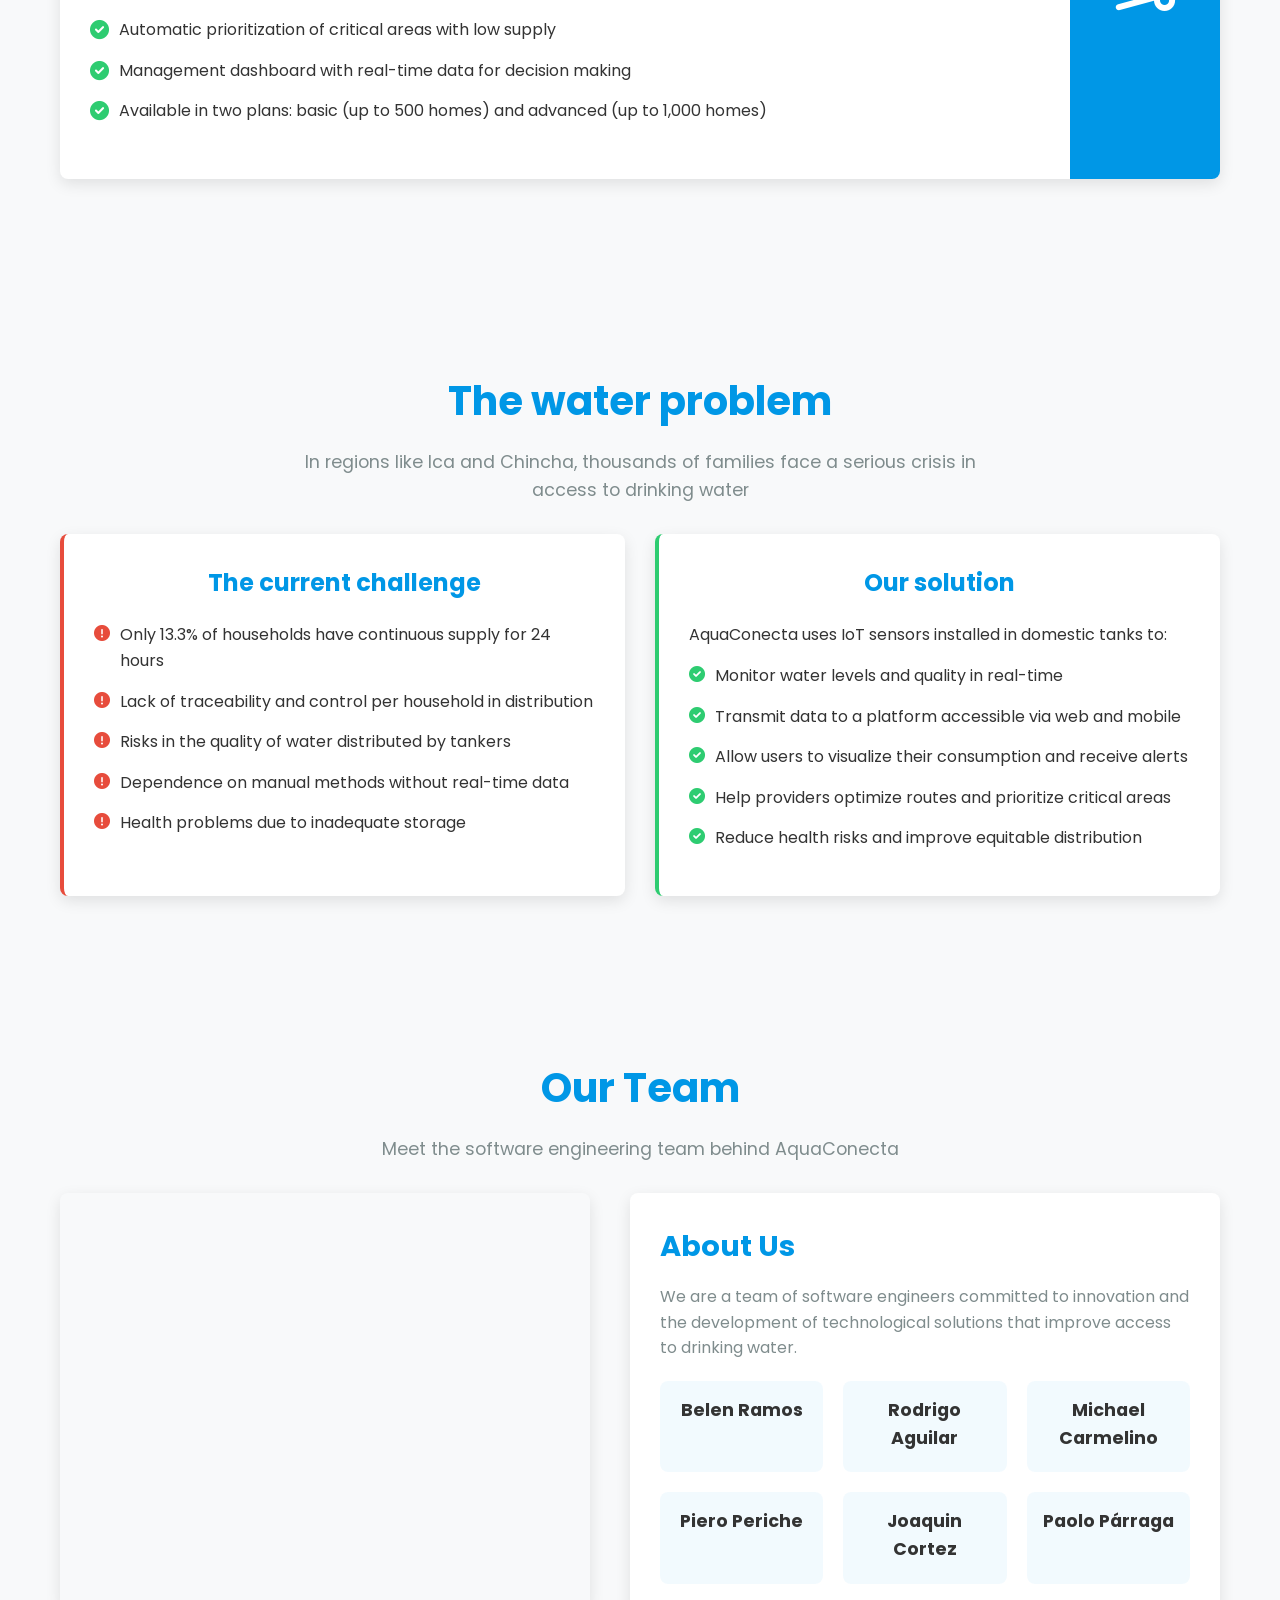
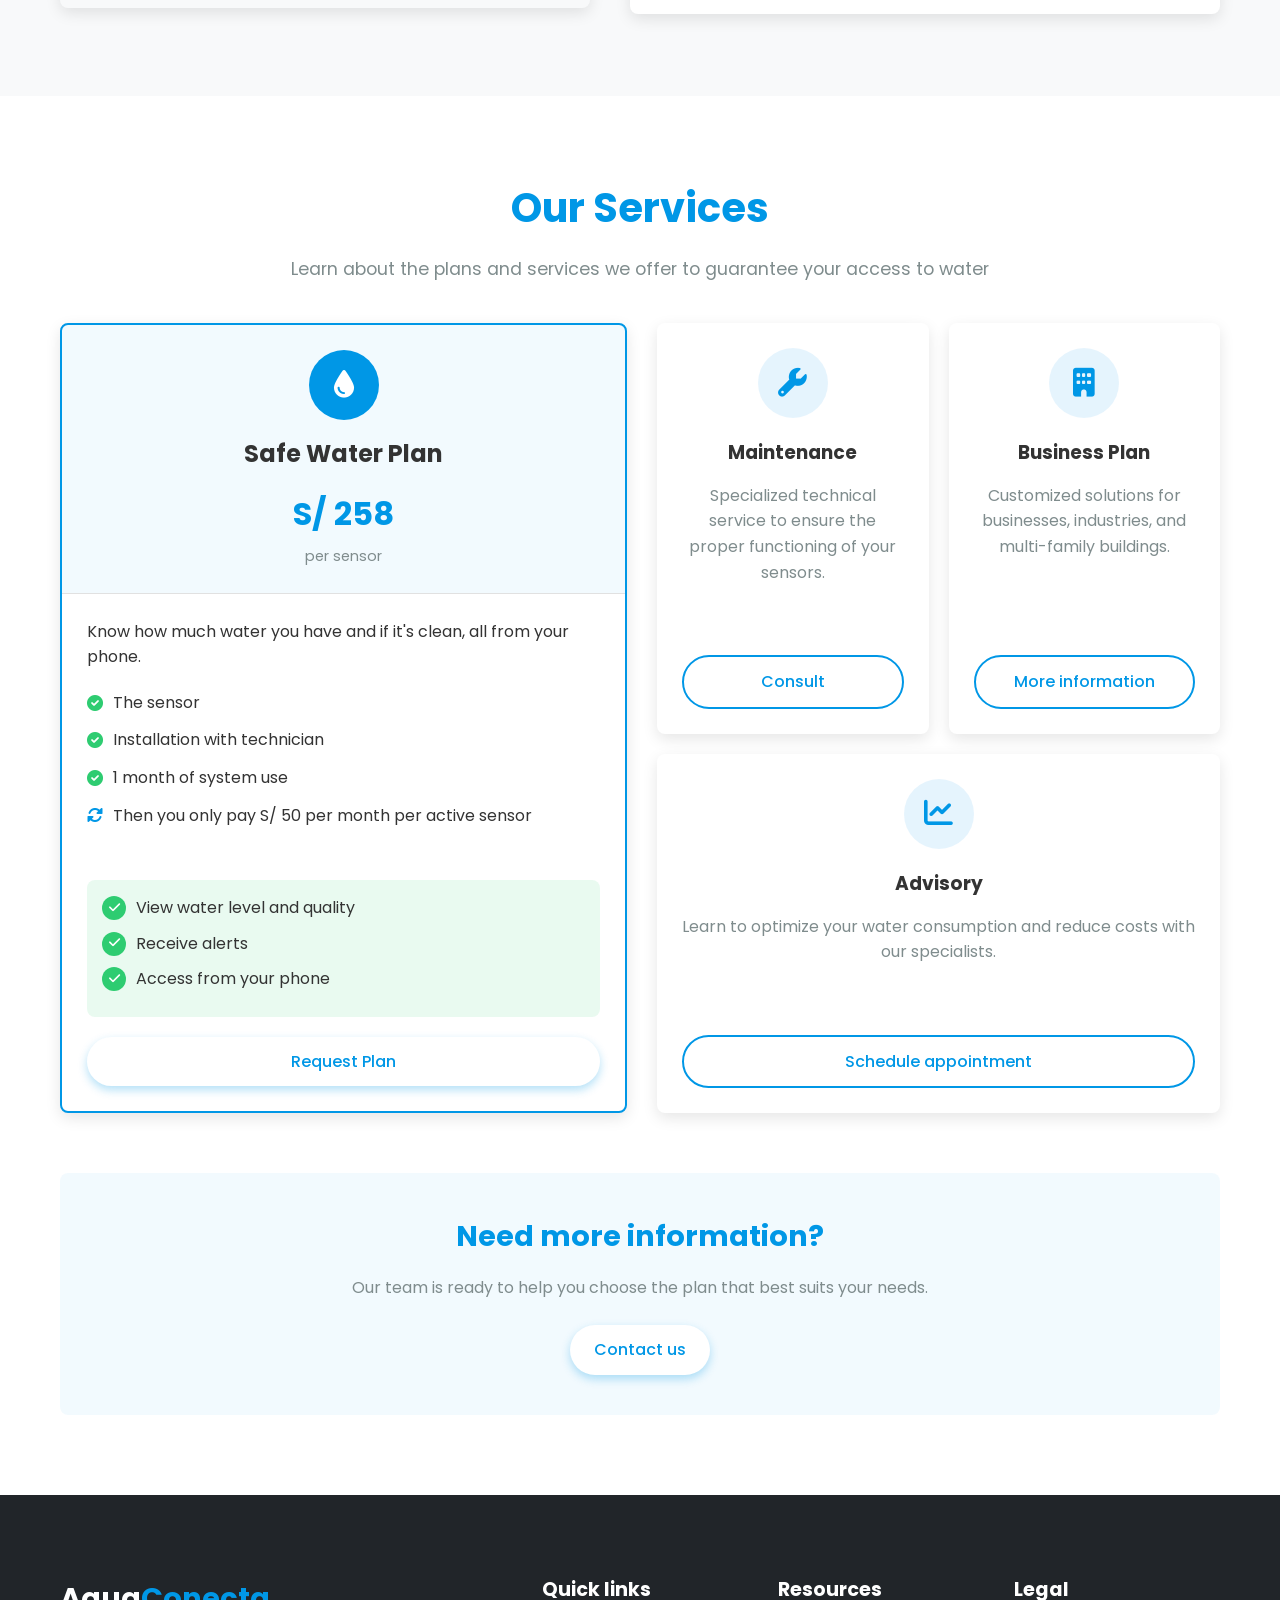
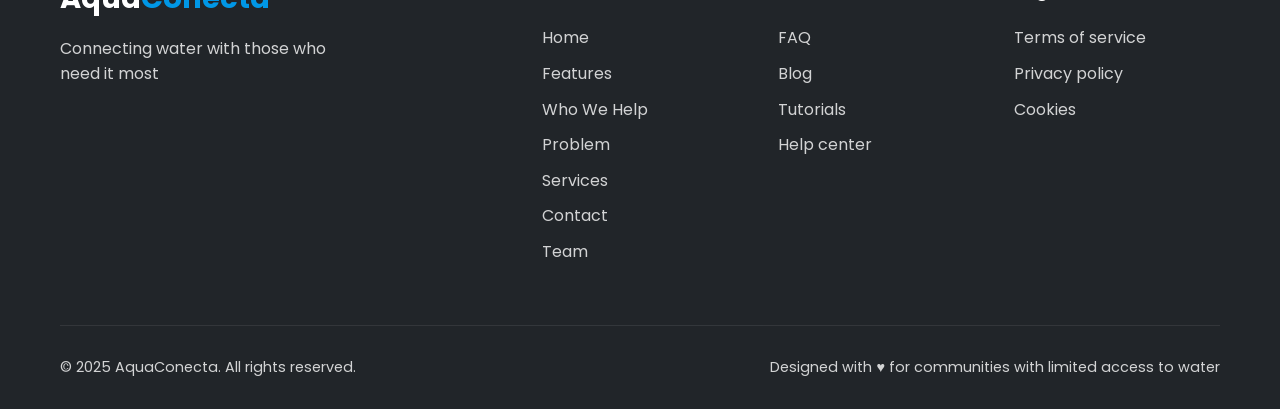
==== commit 2b24c61f: "fix: Update default language to English and enhance discount banner translation" ====
--- a/index.html
+++ b/index.html
@@ -51,7 +51,7 @@
     <header id="home" class="hero">
         <div class="discount-ribbon">
             <div class="discount-badge">10% OFF</div>
-            <div class="discount-text">¡Descuento por lanzamiento oficial!</div>
+            <div class="discount-text" data-i18n="countdown_title">¡Descuento por lanzamiento oficial!</div>
             <div class="countdown-container">
                 <div class="countdown-unit">
                     <span id="countdown-days">57</span>
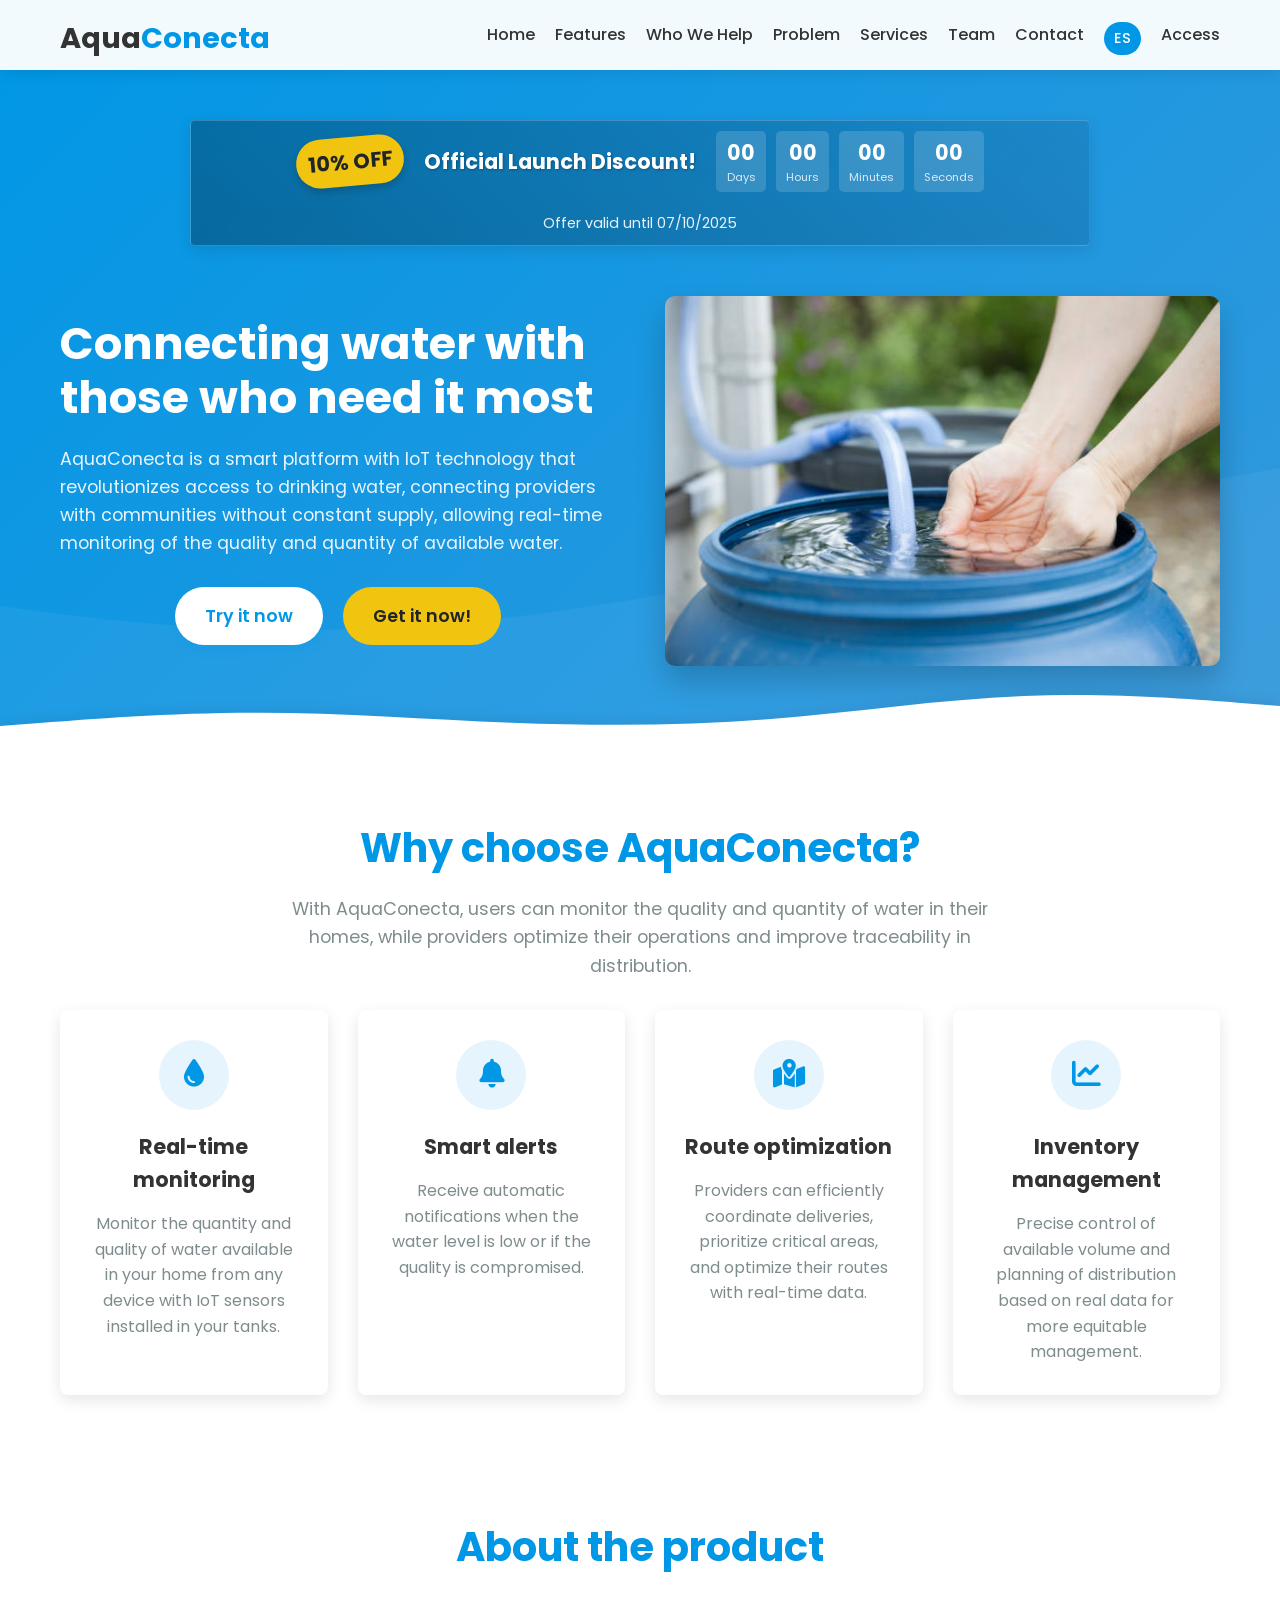
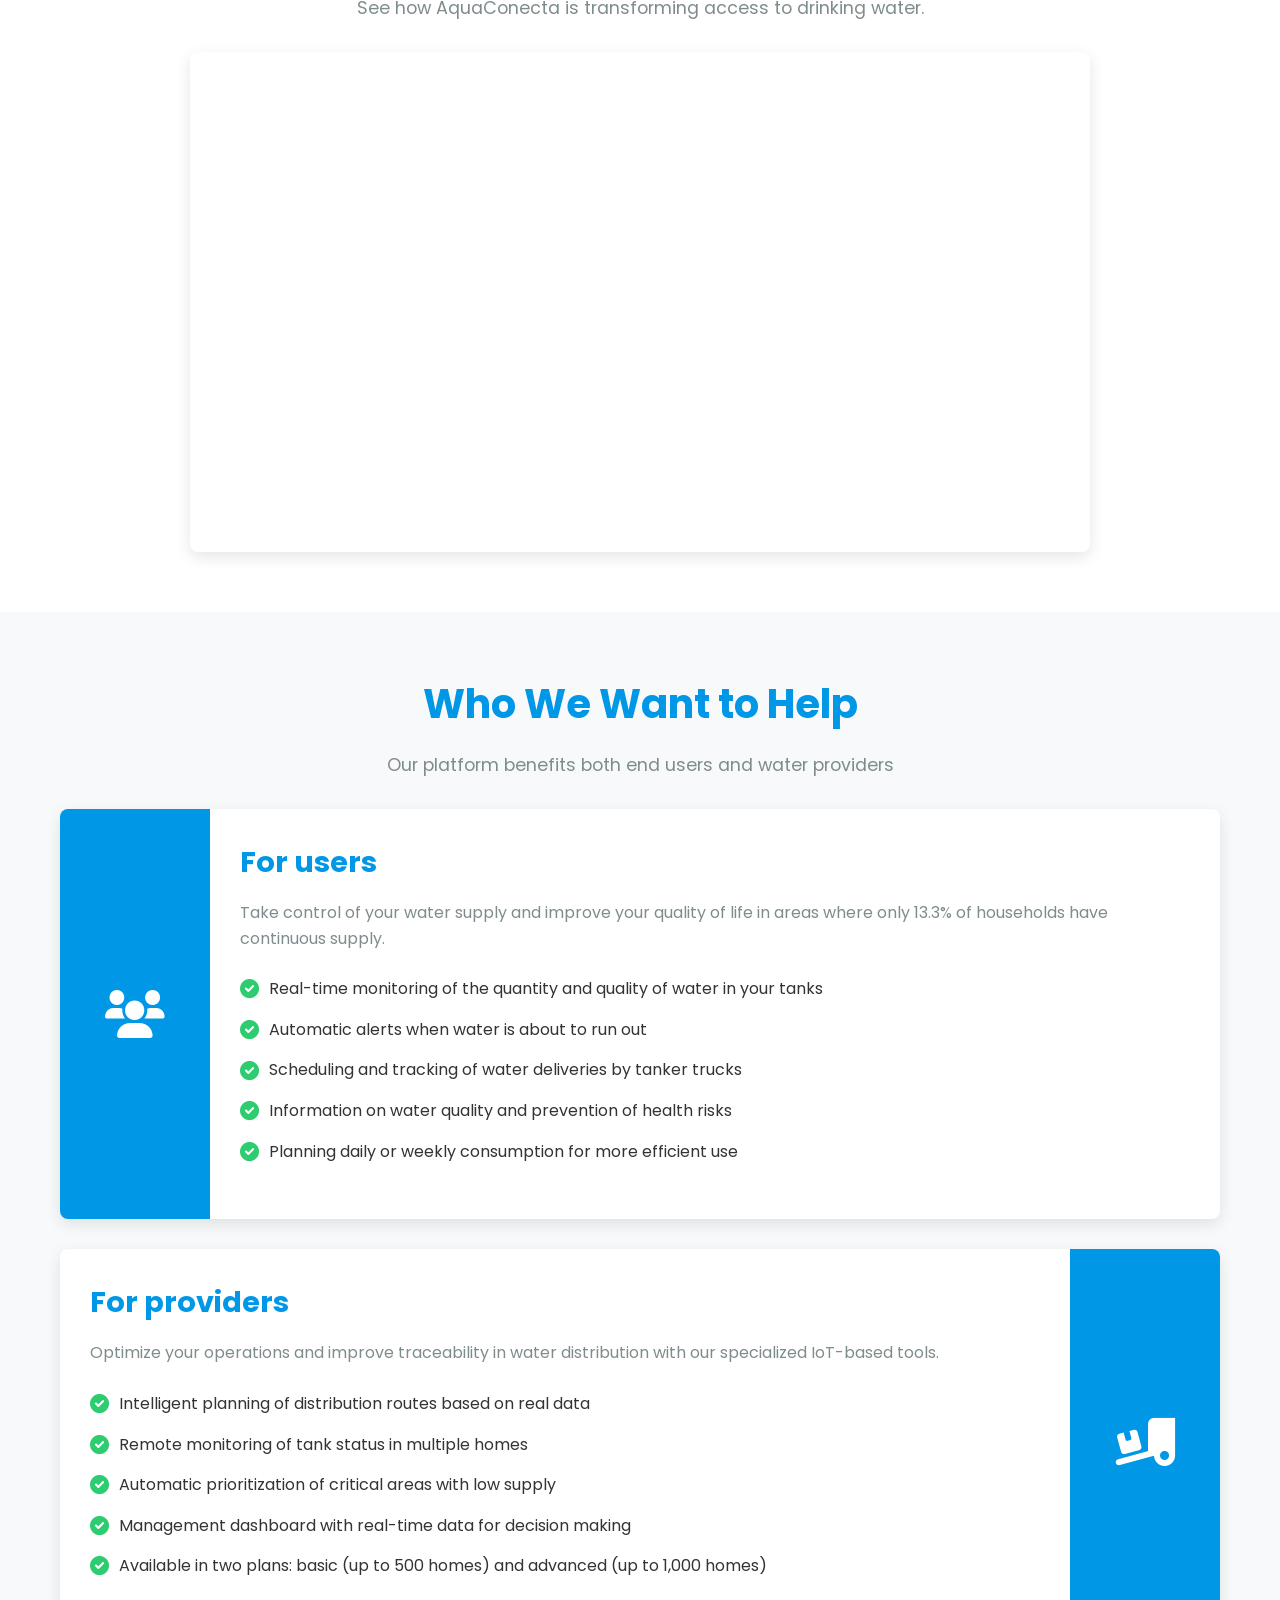
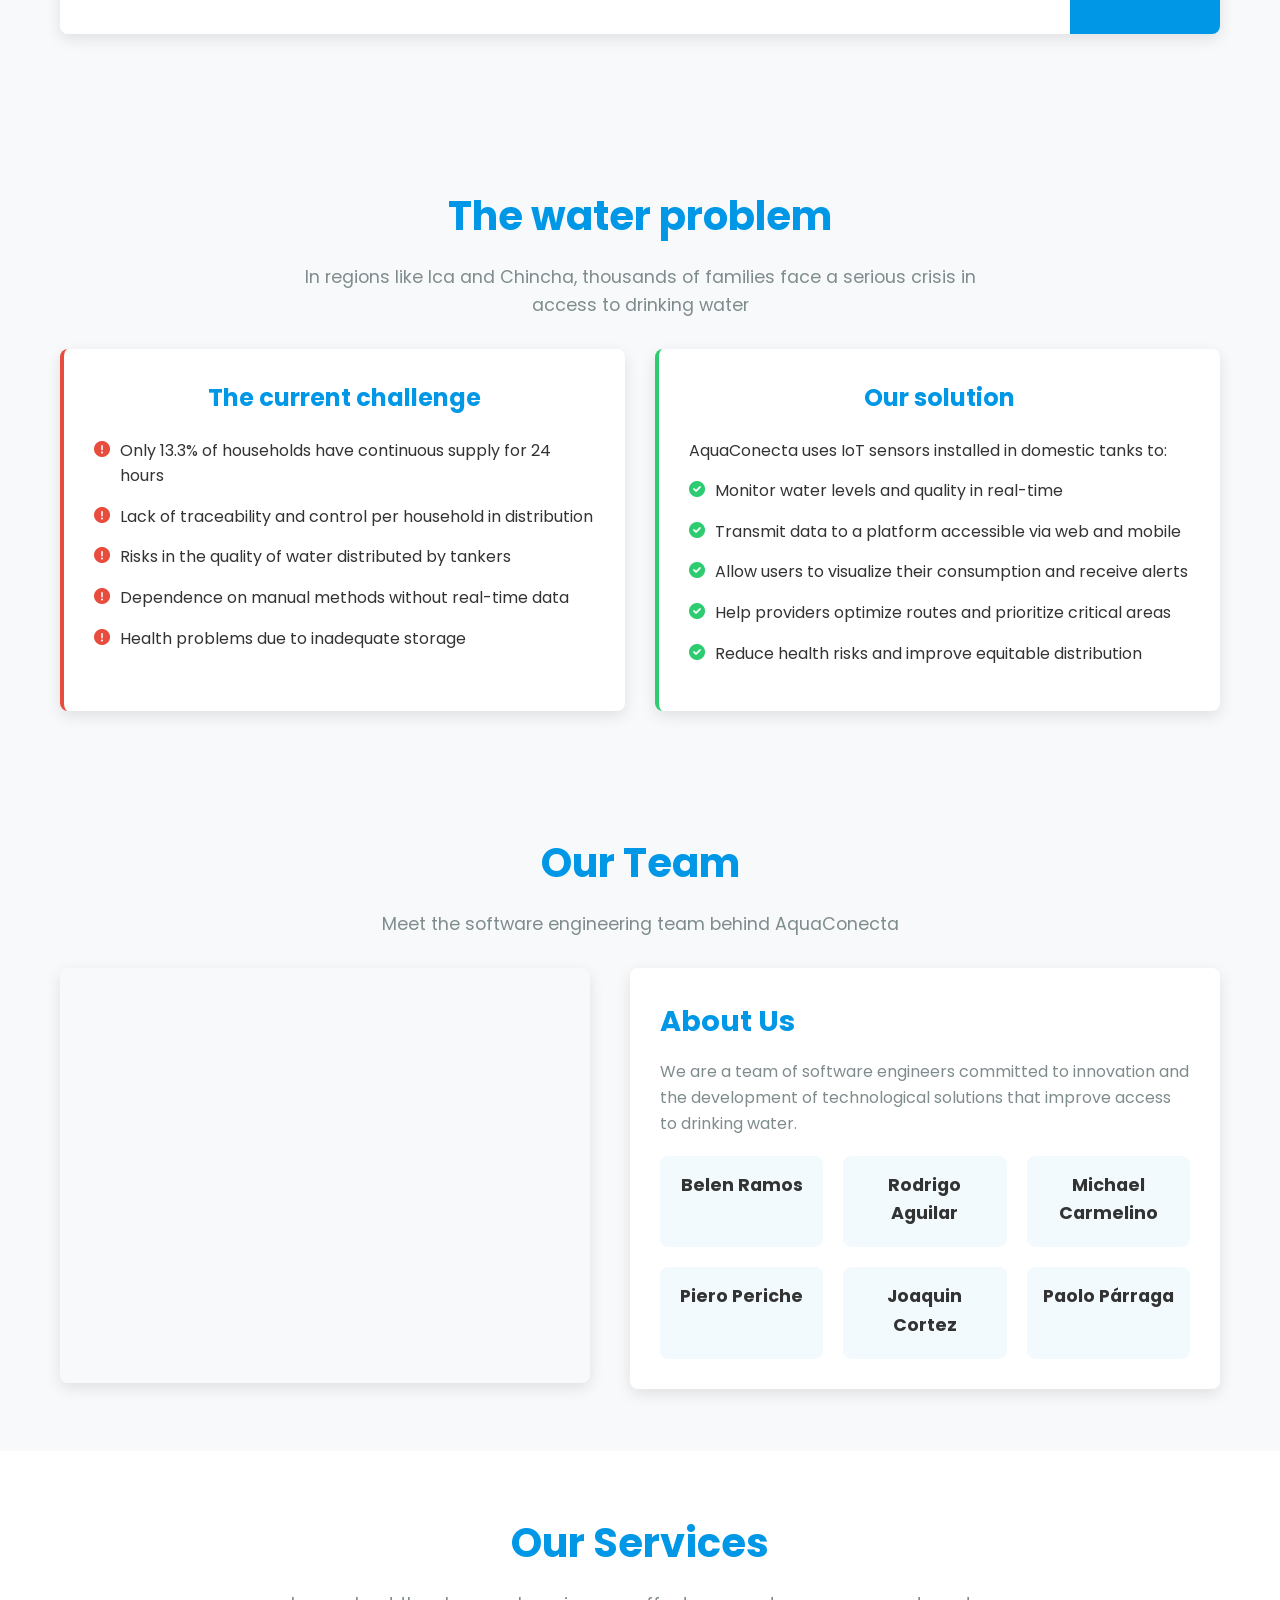
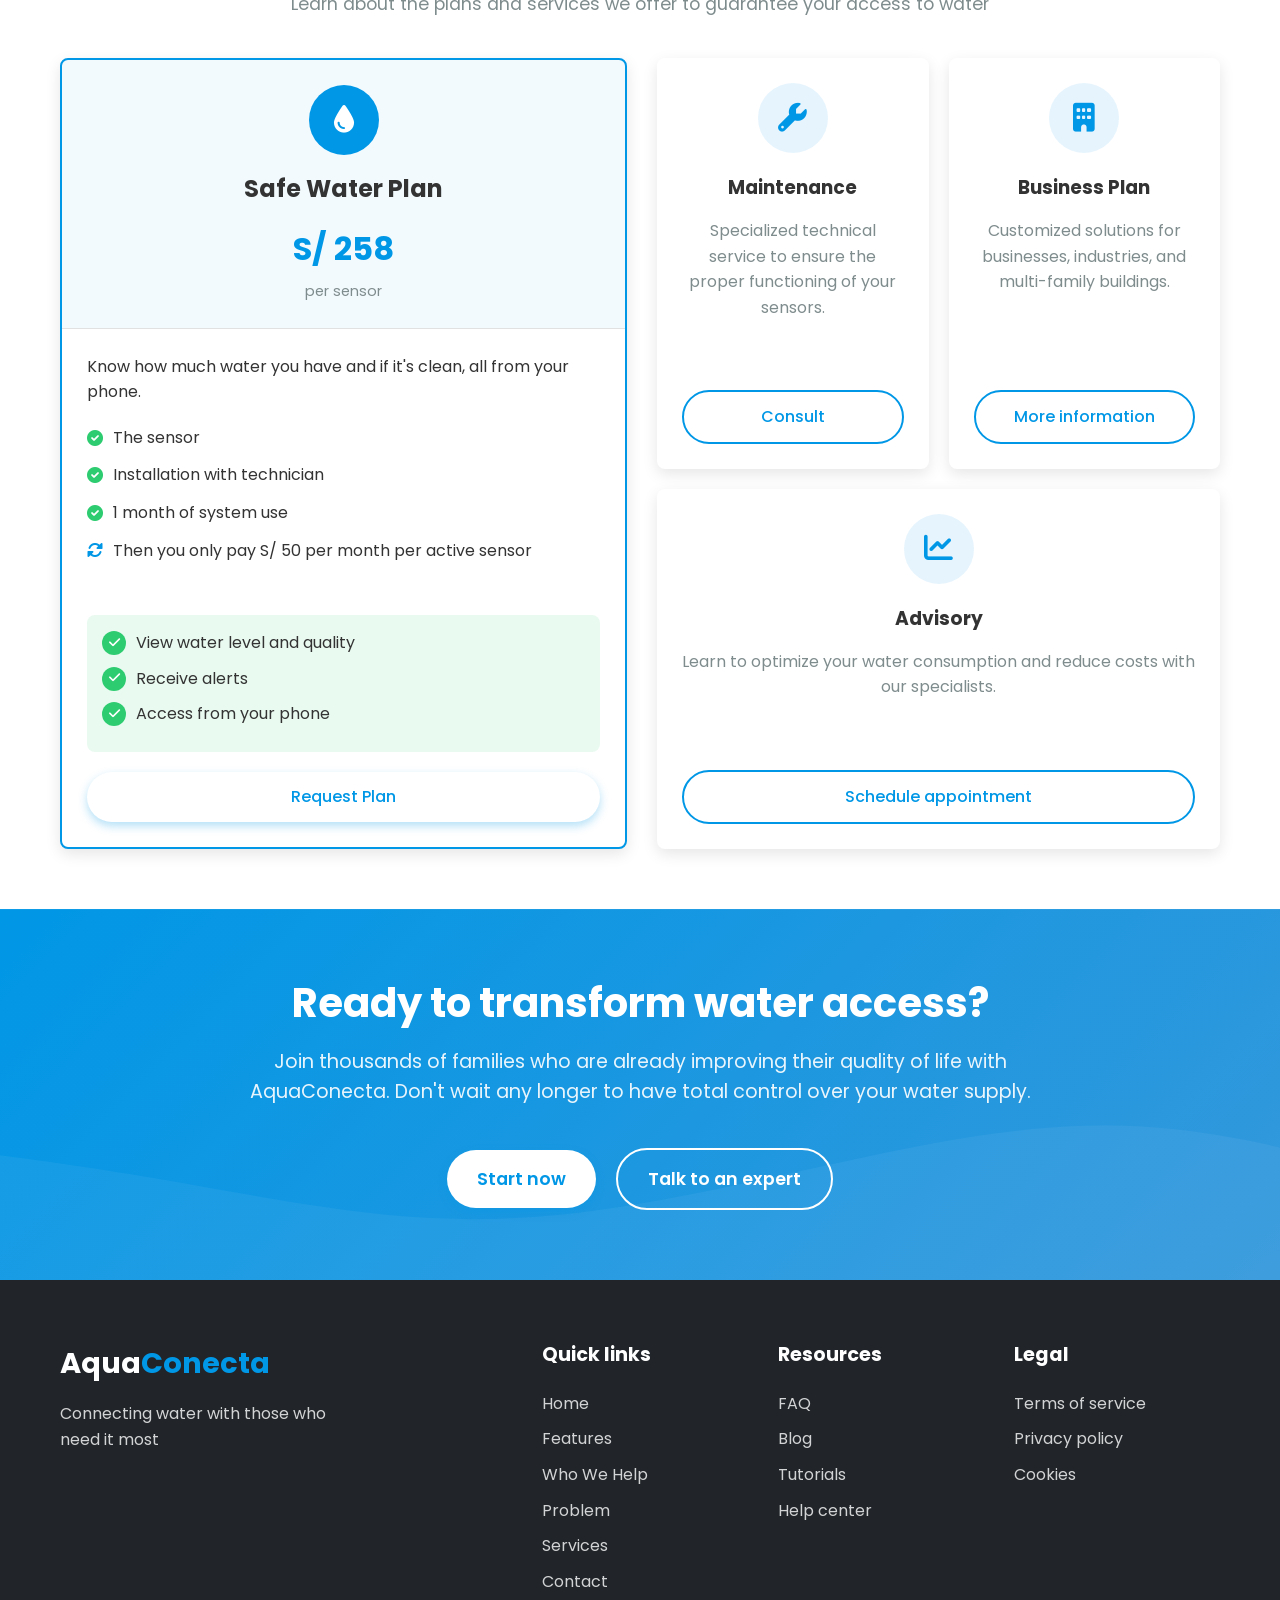
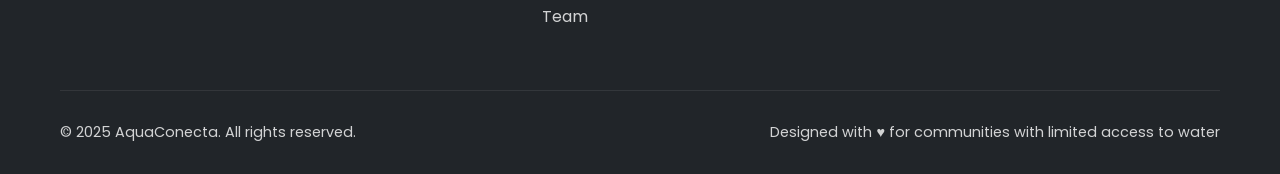
==== commit d219951b: "Refactor website for English localization and responsive design improvements - Updated HTML content " ====
--- a/index.html
+++ b/index.html
@@ -1,10 +1,10 @@
 <!DOCTYPE html>
-<html lang="es">
+<html lang="en">
 
 <head>
     <meta charset="UTF-8">
     <meta name="viewport" content="width=device-width, initial-scale=1.0">
-    <title data-i18n="site_title">AquaConecta - Conectando proveedores de agua con comunidades</title>
+    <title data-i18n="site_title">AquaConecta - Connecting water providers with communities</title>
     <link rel="icon" href="images/aquaconecta.png" type="image/png">
 
     <link rel="stylesheet" href="css/base.css">
@@ -27,18 +27,16 @@
         <div class="container">
             <div class="logo">
                 <h1>Aqua<span>Conecta</span></h1>
-            </div>
-            <ul class="nav-links">
-                <li><a href="#home" data-i18n="nav_home">Inicio</a></li>
-                <li><a href="#features" data-i18n="nav_features">Características</a></li>
-                <li><a href="#help" data-i18n="nav_help">A quienes ayudamos</a></li>
-                <li><a href="#problem" data-i18n="nav_problem">Problemática</a></li>
-                <li><a href="#services" data-i18n="nav_services">Servicios</a></li>
-                <li><a href="contact.html" data-i18n="nav_contact">Contacto</a></li>
-                <!-- Cambiado de #contact a contact.html -->
-                <li><a href="#team" data-i18n="nav_team">Equipo</a></li>
-                <li><a href="#" id="langSwitch" class="lang-switch">EN</a></li>
-                <li><a href="https://aquaconecta-app.netlify.app/" class="btn-login" data-i18n="nav_login">Acceder</a>
+            </div>            <ul class="nav-links">
+                <li><a href="#home" data-i18n="nav_home">Home</a></li>
+                <li><a href="#features" data-i18n="nav_features">Features</a></li>
+                <li><a href="#help" data-i18n="nav_help">Who We Help</a></li>
+                <li><a href="#problem" data-i18n="nav_problem">Problem</a></li>
+                <li><a href="#services" data-i18n="nav_services">Services</a></li>
+                <li><a href="#team" data-i18n="nav_team">Team</a></li>
+                <li><a href="contact.html" data-i18n="nav_contact">Contact</a></li>
+                <li><a href="#" id="langSwitch" class="lang-switch">ES</a></li>
+                <li><a href="https://aquaconecta-app.netlify.app/" class="btn-login" data-i18n="nav_login">Access</a>
                 </li>
             </ul>
             <div class="mobile-menu">
@@ -48,42 +46,37 @@
     </nav>
 
     <!-- Modificación del Hero Section para incluir el banner de descuento -->
-    <header id="home" class="hero">
-        <div class="discount-ribbon">
+    <header id="home" class="hero">        <div class="discount-ribbon">
             <div class="discount-badge">10% OFF</div>
-            <div class="discount-text" data-i18n="countdown_title">¡Descuento por lanzamiento oficial!</div>
+            <div class="discount-text" data-i18n="countdown_title">Official Launch Discount!</div>
             <div class="countdown-container">
                 <div class="countdown-unit">
                     <span id="countdown-days">57</span>
-                    <span class="countdown-label" data-i18n="countdown_days">Días</span>
+                    <span class="countdown-label" data-i18n="countdown_days">Days</span>
                 </div>
                 <div class="countdown-unit">
                     <span id="countdown-hours">10</span>
-                    <span class="countdown-label" data-i18n="countdown_hours">Horas</span>
+                    <span class="countdown-label" data-i18n="countdown_hours">Hours</span>
                 </div>
                 <div class="countdown-unit">
                     <span id="countdown-minutes">02</span>
-                    <span class="countdown-label" data-i18n="countdown_minutes">Minutos</span>
+                    <span class="countdown-label" data-i18n="countdown_minutes">Minutes</span>
                 </div>
                 <div class="countdown-unit">
                     <span id="countdown-seconds">25</span>
-                    <span class="countdown-label" data-i18n="countdown_seconds">Segundos</span>
-                </div>
-            </div>
-            <div class="discount-expiry" data-i18n="countdown_description">Oferta válida hasta el 10/07/2025</div>
-        </div>
-        <div class="container">
-            <div class="hero-content">
-                <h1 data-i18n="hero_title">Conectando agua con quienes más la necesitan</h1>
-                <p data-i18n="hero_description">AquaConecta es una plataforma inteligente con tecnología IoT que
-                    revoluciona el acceso al agua
-                    potable, conectando proveedores con comunidades sin suministro constante, permitiendo monitorear en
-                    tiempo real la calidad y cantidad del agua disponible.</p>
+                    <span class="countdown-label" data-i18n="countdown_seconds">Seconds</span>
+                </div>
+            </div>
+            <div class="discount-expiry" data-i18n="countdown_description">Offer valid until 07/10/2025</div>
+        </div>
+        <div class="container">            <div class="hero-content">
+                <h1 data-i18n="hero_title">Connecting water with those who need it most</h1>
+                <p data-i18n="hero_description">AquaConecta is a smart platform with IoT technology that revolutionizes access to drinking water, connecting providers with communities without constant supply, allowing real-time monitoring of the quality and quantity of available water.</p>
                 <div class="cta-buttons">
                     <a href="https://aquaconecta-app.netlify.app/" class="btn btn-primary"
-                        data-i18n="hero_cta_join">Prueba ya</a>
+                        data-i18n="hero_cta_join">Try it now</a>
                     <a href="https://aquaconecta-app.netlify.app/" class="btn btn-accent"
-                        data-i18n="countdown_cta">¡Aprovechar ahora!</a>
+                        data-i18n="countdown_cta">Get it now!</a>
                 </div>
             </div>
             <div class="hero-image">
@@ -104,50 +97,37 @@
 
     <!-- Características Principales -->
     <section id="features" class="features">
-        <div class="container">
-            <div class="section-header">
-                <h2 data-i18n="features_title">¿Por qué elegir AquaConecta?</h2>
-                <p data-i18n="features_description">Con AquaConecta, los usuarios pueden monitorear la calidad y
-                    cantidad de agua en sus hogares,
-                    mientras que los proveedores optimizan sus operaciones y mejoran la trazabilidad en la distribución.
-                </p>
+        <div class="container">            <div class="section-header">
+                <h2 data-i18n="features_title">Why choose AquaConecta?</h2>
+                <p data-i18n="features_description">With AquaConecta, users can monitor the quality and quantity of water in their homes, while providers optimize their operations and improve traceability in distribution.</p>
             </div>
             <div class="features-grid">
                 <div class="feature-card">
                     <div class="feature-icon">
                         <i class="fas fa-tint"></i>
-                    </div>
-                    <h3 data-i18n="feature1_title">Monitoreo en tiempo real</h3>
-                    <p data-i18n="feature1_description">Supervisa la cantidad y calidad del agua disponible en tu hogar
-                        desde cualquier dispositivo con
-                        sensores IoT instalados en tus tanques.</p>
+                    </div>                    <h3 data-i18n="feature1_title">Real-time monitoring</h3>
+                    <p data-i18n="feature1_description">Monitor the quantity and quality of water available in your home from any device with IoT sensors installed in your tanks.</p>
                 </div>
                 <div class="feature-card">
                     <div class="feature-icon">
                         <i class="fas fa-bell"></i>
                     </div>
-                    <h3 data-i18n="feature2_title">Alertas inteligentes</h3>
-                    <p data-i18n="feature2_description">Recibe notificaciones automáticas cuando el nivel de agua está
-                        bajo o si la calidad se ve
-                        comprometida.</p>
+                    <h3 data-i18n="feature2_title">Smart alerts</h3>
+                    <p data-i18n="feature2_description">Receive automatic notifications when the water level is low or if the quality is compromised.</p>
                 </div>
                 <div class="feature-card">
                     <div class="feature-icon">
                         <i class="fas fa-map-marked-alt"></i>
                     </div>
-                    <h3 data-i18n="feature3_title">Optimización de rutas</h3>
-                    <p data-i18n="feature3_description">Los proveedores pueden coordinar eficientemente las entregas,
-                        priorizar zonas críticas y
-                        optimizar sus recorridos con datos en tiempo real.</p>
+                    <h3 data-i18n="feature3_title">Route optimization</h3>
+                    <p data-i18n="feature3_description">Providers can efficiently coordinate deliveries, prioritize critical areas, and optimize their routes with real-time data.</p>
                 </div>
                 <div class="feature-card">
                     <div class="feature-icon">
                         <i class="fas fa-chart-line"></i>
                     </div>
-                    <h3 data-i18n="feature4_title">Gestión de inventario</h3>
-                    <p data-i18n="feature4_description">Control preciso del volumen disponible y planificación de la
-                        distribución basada en datos reales
-                        para una gestión más equitativa.</p>
+                    <h3 data-i18n="feature4_title">Inventory management</h3>
+                    <p data-i18n="feature4_description">Precise control of available volume and planning of distribution based on real data for more equitable management.</p>
                 </div>
             </div>
         </div>
@@ -155,11 +135,9 @@
 
     <!-- About the Product Section -->
     <section id="about-product" class="about-product">
-        <div class="container">
-            <div class="section-header">
-                <h2 data-i18n="about_product_title">Acerca del Producto</h2>
-                <p data-i18n="about_product_description">Mira cómo AquaConecta está transformando el acceso al agua
-                    potable</p>
+        <div class="container">            <div class="section-header">
+                <h2 data-i18n="about_product_title">About the product</h2>
+                <p data-i18n="about_product_description">See how AquaConecta is transforming access to drinking water</p>
             </div>
 
             <div class="about-product-wrapper">
@@ -176,39 +154,24 @@
 
     <!-- A quienes queremos ayudar (Sección de ayuda) -->
     <section id="help" class="help-section">
-        <div class="container">
-            <div class="section-header">
-                <h2 data-i18n="help_title">A quienes queremos ayudar</h2>
-                <p data-i18n="help_description">Nuestra plataforma beneficia tanto a usuarios finales como a proveedores
-                    de agua</p>
+        <div class="container">            <div class="section-header">
+                <h2 data-i18n="help_title">Who We Want to Help</h2>
+                <p data-i18n="help_description">Our platform benefits both end users and water providers</p>
             </div>
 
             <!-- Para usuarios -->
             <div class="help-card">
                 <div class="help-icon">
                     <i class="fas fa-users"></i>
-                </div>
-                <div class="help-content">
-                    <h3 data-i18n="help_users_title">Para los usuarios</h3>
-                    <p data-i18n="help_users_description">Toma el control de tu suministro de agua y mejora tu calidad
-                        de vida en zonas donde solo el 13.3%
-                        de los hogares cuentan con suministro continuo.</p>
+                </div>                <div class="help-content">
+                    <h3 data-i18n="help_users_title">For users</h3>
+                    <p data-i18n="help_users_description">Take control of your water supply and improve your quality of life in areas where only 13.3% of households have continuous supply.</p>
                     <ul class="benefits-list">
-                        <li><i class="fas fa-check-circle"></i> <span data-i18n="help_users_benefit1">Monitoreo en
-                                tiempo real de la cantidad y calidad del
-                                agua en tus tanques</span></li>
-                        <li><i class="fas fa-check-circle"></i> <span data-i18n="help_users_benefit2">Alertas
-                                automáticas cuando el agua está por agotarse</span>
-                        </li>
-                        <li><i class="fas fa-check-circle"></i> <span data-i18n="help_users_benefit3">Programación y
-                                seguimiento de entregas de agua mediante
-                                camiones cisterna</span></li>
-                        <li><i class="fas fa-check-circle"></i> <span data-i18n="help_users_benefit4">Información sobre
-                                la calidad del agua y prevención de
-                                riesgos sanitarios</span></li>
-                        <li><i class="fas fa-check-circle"></i> <span data-i18n="help_users_benefit5">Planificación de
-                                consumo diario o semanal para un uso
-                                más eficiente</span></li>
+                        <li><i class="fas fa-check-circle"></i> <span data-i18n="help_users_benefit1">Real-time monitoring of the quantity and quality of water in your tanks</span></li>
+                        <li><i class="fas fa-check-circle"></i> <span data-i18n="help_users_benefit2">Automatic alerts when water is about to run out</span></li>
+                        <li><i class="fas fa-check-circle"></i> <span data-i18n="help_users_benefit3">Scheduling and tracking of water deliveries by tanker trucks</span></li>
+                        <li><i class="fas fa-check-circle"></i> <span data-i18n="help_users_benefit4">Information on water quality and prevention of health risks</span></li>
+                        <li><i class="fas fa-check-circle"></i> <span data-i18n="help_users_benefit5">Planning daily or weekly consumption for more efficient use</span></li>
                     </ul>
                 </div>
             </div>
@@ -217,28 +180,15 @@
             <div class="help-card reversed">
                 <div class="help-icon">
                     <i class="fas fa-truck-loading"></i>
-                </div>
-                <div class="help-content">
-                    <h3 data-i18n="help_providers_title">Para los proveedores</h3>
-                    <p data-i18n="help_providers_description">Optimiza tus operaciones y mejora la trazabilidad en la
-                        distribución de agua con nuestras
-                        herramientas especializadas basadas en IoT.</p>
+                </div>                <div class="help-content">
+                    <h3 data-i18n="help_providers_title">For providers</h3>
+                    <p data-i18n="help_providers_description">Optimize your operations and improve traceability in water distribution with our specialized IoT-based tools.</p>
                     <ul class="benefits-list">
-                        <li><i class="fas fa-check-circle"></i> <span data-i18n="help_providers_benefit1">Planificación
-                                inteligente de rutas de distribución
-                                basada en datos reales</span></li>
-                        <li><i class="fas fa-check-circle"></i> <span data-i18n="help_providers_benefit2">Monitoreo
-                                remoto del estado de tanques en múltiples
-                                hogares</span></li>
-                        <li><i class="fas fa-check-circle"></i> <span data-i18n="help_providers_benefit3">Priorización
-                                automática de zonas críticas con bajo
-                                suministro</span></li>
-                        <li><i class="fas fa-check-circle"></i> <span data-i18n="help_providers_benefit4">Panel de
-                                gestión con datos en tiempo real para toma de
-                                decisiones</span></li>
-                        <li><i class="fas fa-check-circle"></i> <span data-i18n="help_providers_benefit5">Disponible en
-                                dos planes: básico (hasta 500 hogares) y
-                                avanzado (hasta 1,000 hogares)</span></li>
+                        <li><i class="fas fa-check-circle"></i> <span data-i18n="help_providers_benefit1">Intelligent planning of distribution routes based on real data</span></li>
+                        <li><i class="fas fa-check-circle"></i> <span data-i18n="help_providers_benefit2">Remote monitoring of tank status in multiple homes</span></li>
+                        <li><i class="fas fa-check-circle"></i> <span data-i18n="help_providers_benefit3">Automatic prioritization of critical areas with low supply</span></li>
+                        <li><i class="fas fa-check-circle"></i> <span data-i18n="help_providers_benefit4">Management dashboard with real-time data for decision making</span></li>
+                        <li><i class="fas fa-check-circle"></i> <span data-i18n="help_providers_benefit5">Available in two plans: basic (up to 500 homes) and advanced (up to 1,000 homes)</span></li>
                     </ul>
                 </div>
             </div>
@@ -247,54 +197,29 @@
 
     <!-- Problemática y Solución -->
     <section id="problem" class="problem-solution">
-        <div class="container">
-            <div class="section-header">
-                <h2 data-i18n="problem_title">La problemática del agua</h2>
-                <p data-i18n="problem_description">En regiones como Ica y Chincha, miles de familias enfrentan una grave
-                    crisis de acceso al agua
-                    potable</p>
-            </div>
-            <div class="problem-solution-wrapper">
-                <div class="problem-box">
-                    <h3 data-i18n="problem_challenge_title">El desafío actual</h3>
+        <div class="container">            <div class="section-header">
+                <h2 data-i18n="problem_title">The water problem</h2>
+                <p data-i18n="problem_description">In regions like Ica and Chincha, thousands of families face a serious crisis in access to drinking water</p>
+            </div>
+            <div class="problem-solution-wrapper">                <div class="problem-box">
+                    <h3 data-i18n="problem_challenge_title">The current challenge</h3>
                     <ul class="problem-list">
-                        <li><i class="fas fa-exclamation-circle"></i> <span data-i18n="problem_challenge1">Solo el 13.3%
-                                de los hogares cuenta con suministro
-                                continuo durante 24 horas</span></li>
-                        <li><i class="fas fa-exclamation-circle"></i> <span data-i18n="problem_challenge2">Falta de
-                                trazabilidad y control por vivienda en la
-                                distribución</span></li>
-                        <li><i class="fas fa-exclamation-circle"></i> <span data-i18n="problem_challenge3">Riesgos en la
-                                calidad del agua distribuida por
-                                cisternas</span></li>
-                        <li><i class="fas fa-exclamation-circle"></i> <span data-i18n="problem_challenge4">Dependencia
-                                de métodos manuales sin datos en
-                                tiempo real</span></li>
-                        <li><i class="fas fa-exclamation-circle"></i> <span data-i18n="problem_challenge5">Problemas
-                                sanitarios por almacenamiento inadecuado</span>
-                        </li>
+                        <li><i class="fas fa-exclamation-circle"></i> <span data-i18n="problem_challenge1">Only 13.3% of households have continuous supply for 24 hours</span></li>
+                        <li><i class="fas fa-exclamation-circle"></i> <span data-i18n="problem_challenge2">Lack of traceability and control per household in distribution</span></li>
+                        <li><i class="fas fa-exclamation-circle"></i> <span data-i18n="problem_challenge3">Risks in the quality of water distributed by tankers</span></li>
+                        <li><i class="fas fa-exclamation-circle"></i> <span data-i18n="problem_challenge4">Dependence on manual methods without real-time data</span></li>
+                        <li><i class="fas fa-exclamation-circle"></i> <span data-i18n="problem_challenge5">Health problems due to inadequate storage</span></li>
                     </ul>
                 </div>
                 <div class="solution-box">
-                    <h3 data-i18n="solution_title">Nuestra solución</h3>
-                    <p data-i18n="solution_description">AquaConecta utiliza sensores IoT instalados en tanques
-                        domésticos para:</p>
+                    <h3 data-i18n="solution_title">Our solution</h3>
+                    <p data-i18n="solution_description">AquaConecta uses IoT sensors installed in domestic tanks to:</p>
                     <ul class="solution-list">
-                        <li><i class="fas fa-check-circle"></i> <span data-i18n="solution1">Monitorear en tiempo real
-                                niveles y calidad del agua</span>
-                        </li>
-                        <li><i class="fas fa-check-circle"></i> <span data-i18n="solution2">Transmitir datos a una
-                                plataforma accesible vía web y
-                                móvil</span></li>
-                        <li><i class="fas fa-check-circle"></i> <span data-i18n="solution3">Permitir a usuarios
-                                visualizar su consumo y recibir
-                                alertas</span></li>
-                        <li><i class="fas fa-check-circle"></i> <span data-i18n="solution4">Facilitar a proveedores
-                                optimizar rutas y priorizar
-                                zonas críticas</span></li>
-                        <li><i class="fas fa-check-circle"></i> <span data-i18n="solution5">Reducir riesgos sanitarios y
-                                mejorar la distribución
-                                equitativa</span></li>
+                        <li><i class="fas fa-check-circle"></i> <span data-i18n="solution1">Monitor water levels and quality in real-time</span></li>
+                        <li><i class="fas fa-check-circle"></i> <span data-i18n="solution2">Transmit data to a platform accessible via web and mobile</span></li>
+                        <li><i class="fas fa-check-circle"></i> <span data-i18n="solution3">Allow users to visualize their consumption and receive alerts</span></li>
+                        <li><i class="fas fa-check-circle"></i> <span data-i18n="solution4">Help providers optimize routes and prioritize critical areas</span></li>
+                        <li><i class="fas fa-check-circle"></i> <span data-i18n="solution5">Reduce health risks and improve equitable distribution</span></li>
                     </ul>
                 </div>
             </div>
@@ -304,10 +229,9 @@
 
     <!-- Sección del Equipo -->
     <section id="team" class="team">
-        <div class="container">
-            <div class="section-header">
-                <h2 data-i18n="team_title">Nuestro Equipo</h2>
-                <p data-i18n="team_description">Conozca al equipo de ingenieros de software detrás de AquaConecta</p>
+        <div class="container">            <div class="section-header">
+                <h2 data-i18n="team_title">Our Team</h2>
+                <p data-i18n="team_description">Meet the software engineering team behind AquaConecta</p>
             </div>
             <div class="team-wrapper">
                 <div class="team-video">
@@ -315,11 +239,9 @@
                         title="AquaConecta Demo" frameborder="0"
                         allow="accelerometer; autoplay; clipboard-write; encrypted-media; gyroscope; picture-in-picture"
                         allowfullscreen></iframe>
-                </div>
-                <div class="team-members">
-                    <h3 data-i18n="team_about_us">Sobre Nosotros</h3>
-                    <p data-i18n="team_intro">Estamos comprometidos con la innovación
-                        y el desarrollo de soluciones tecnológicas que mejoren el acceso al agua potable.</p>
+                </div>                <div class="team-members">
+                    <h3 data-i18n="team_about_us">About Us</h3>
+                    <p data-i18n="team_intro">We are committed to innovation and the development of technological solutions that improve access to drinking water.</p>
                     <ul class="team-list">
                         <li class="team-member">
                             <h4>Belen Ramos</h4>
@@ -347,11 +269,9 @@
 
     <!-- Servicios -->
     <section id="services" class="services">
-        <div class="container">
-            <div class="section-header">
-                <h2 data-i18n="services_title">Nuestros Servicios</h2>
-                <p data-i18n="services_description">Conoce los planes y servicios que ofrecemos para garantizar tu
-                    acceso al agua</p>
+        <div class="container">            <div class="section-header">
+                <h2 data-i18n="services_title">Our Services</h2>
+                <p data-i18n="services_description">Learn about the plans and services we offer to guarantee your access to water</p>
             </div>
 
             <div class="services-wrapper">
@@ -360,39 +280,33 @@
                     <div class="service-header">
                         <div class="service-icon">
                             <i class="fas fa-tint"></i>
-                        </div>
-                        <h3 data-i18n="service_main_title">Plan Agua Segura</h3>
+                        </div>                        <h3 data-i18n="service_main_title">Safe Water Plan</h3>
                         <p class="service-price">S/ 258</p>
-                        <p class="service-price-info" data-i18n="service_price_info">por cada sensor</p>
+                        <p class="service-price-info" data-i18n="service_price_info">per sensor</p>
                     </div>
                     <div class="service-content">
-                        <p data-i18n="service_main_description">Sabes cuánta agua tienes y si está limpia, todo desde tu
-                            celular.</p>
+                        <p data-i18n="service_main_description">Know how much water you have and if it's clean, all from your phone.</p>
                         <ul class="service-features">
-                            <li><i class="fas fa-check-circle"></i> <span data-i18n="service_feature1">El sensor</span>
-                            </li>
-                            <li><i class="fas fa-check-circle"></i> <span data-i18n="service_feature2">Instalación con
-                                    técnico</span></li>
-                            <li><i class="fas fa-check-circle"></i> <span data-i18n="service_feature3">1 mes de uso del
-                                    sistema</span></li>
-                            <li><i class="fas fa-sync-alt"></i> <span data-i18n="service_feature4">Luego solo pagas S/
-                                    50 al mes por sensor activo</span></li>
+                            <li><i class="fas fa-check-circle"></i> <span data-i18n="service_feature1">The sensor</span></li>
+                            <li><i class="fas fa-check-circle"></i> <span data-i18n="service_feature2">Installation with technician</span></li>
+                            <li><i class="fas fa-check-circle"></i> <span data-i18n="service_feature3">1 month of system use</span></li>
+                            <li><i class="fas fa-sync-alt"></i> <span data-i18n="service_feature4">Then you only pay S/ 50 per month per active sensor</span></li>
                         </ul>
                         <div class="service-benefits">
                             <div class="benefit-item">
                                 <i class="fas fa-check"></i>
-                                <span data-i18n="service_benefit1">Ver nivel y calidad del agua</span>
+                                <span data-i18n="service_benefit1">View water level and quality</span>
                             </div>
                             <div class="benefit-item">
                                 <i class="fas fa-check"></i>
-                                <span data-i18n="service_benefit2">Recibir alertas</span>
+                                <span data-i18n="service_benefit2">Receive alerts</span>
                             </div>
                             <div class="benefit-item">
                                 <i class="fas fa-check"></i>
-                                <span data-i18n="service_benefit3">Acceso desde el celular</span>
+                                <span data-i18n="service_benefit3">Access from your phone</span>
                             </div>
                         </div>
-                        <a href="contact.html" class="btn btn-primary" data-i18n="service_cta">Solicitar Plan</a>
+                        <a href="contact.html" class="btn btn-primary" data-i18n="service_cta">Request Plan</a>
                         <!-- Cambiado de #contact a contact.html -->
                     </div>
                 </div>
@@ -402,41 +316,42 @@
                     <div class="service-card">
                         <div class="service-icon">
                             <i class="fas fa-wrench"></i>
-                        </div>
-                        <h3 data-i18n="service_maintenance_title">Mantenimiento</h3>
-                        <p data-i18n="service_maintenance_description">Servicio técnico especializado para garantizar el
-                            correcto funcionamiento de tus sensores.
-                        </p>
-                        <a href="contact.html" class="btn btn-secondary" data-i18n="service_consult">Consultar</a>
+                        </div>                        <h3 data-i18n="service_maintenance_title">Maintenance</h3>
+                        <p data-i18n="service_maintenance_description">Specialized technical service to ensure the proper functioning of your sensors.</p>
+                        <a href="contact.html" class="btn btn-secondary" data-i18n="service_consult">Consult</a>
                     </div>
 
                     <div class="service-card">
                         <div class="service-icon">
                             <i class="fas fa-building"></i>
                         </div>
-                        <h3 data-i18n="service_business_title">Plan Empresarial</h3>
-                        <p data-i18n="service_business_description">Soluciones personalizadas para negocios, industrias
-                            y edificios multifamiliares.</p>
-                        <a href="#contact" class="btn btn-secondary" data-i18n="service_more_info">Más información</a>
+                        <h3 data-i18n="service_business_title">Business Plan</h3>
+                        <p data-i18n="service_business_description">Customized solutions for businesses, industries, and multi-family buildings.</p>
+                        <a href="#contact" class="btn btn-secondary" data-i18n="service_more_info">More information</a>
                     </div>
 
                     <div class="service-card">
                         <div class="service-icon">
                             <i class="fas fa-chart-line"></i>
                         </div>
-                        <h3 data-i18n="service_advice_title">Asesoría</h3>
-                        <p data-i18n="service_advice_description">Aprende a optimizar tu consumo de agua y reducir
-                            costos con nuestros especialistas.</p>
-                        <a href="contact.html" class="btn btn-secondary" data-i18n="service_schedule">Agendar cita</a>
-                    </div>
-                </div>
-            </div>
-
-            <div class="service-cta">
-                <h3 data-i18n="service_info_title">¿Necesitas más información?</h3>
-                <p data-i18n="service_info_description">Nuestro equipo está listo para ayudarte a elegir el plan que
-                    mejor se adapte a tus necesidades.</p>
-                <a href="contact.html" class="btn btn-primary" data-i18n="service_contact_us">Contacta con nosotros</a>
+                        <h3 data-i18n="service_advice_title">Advisory</h3>
+                        <p data-i18n="service_advice_description">Learn to optimize your water consumption and reduce costs with our specialists.</p>
+                        <a href="contact.html" class="btn btn-secondary" data-i18n="service_schedule">Schedule appointment</a>                    </div>
+                </div>
+            </div>
+        </div>
+    </section>
+
+    <!-- Final Call to Action -->
+    <section class="final-cta">
+        <div class="container">
+            <div class="cta-content">
+                <h2 data-i18n="cta_final_title">Ready to transform water access?</h2>
+                <p data-i18n="cta_final_description">Join thousands of families who are already improving their quality of life with AquaConecta. Don't wait any longer to have total control over your water supply.</p>
+                <div class="cta-buttons">
+                    <a href="https://aquaconecta-app.netlify.app/" class="btn btn-primary" data-i18n="cta_final_button_primary">Start now</a>
+                    <a href="contact.html" class="btn btn-secondary" data-i18n="cta_final_button_secondary">Talk to an expert</a>
+                </div>
             </div>
         </div>
     </section>
@@ -445,47 +360,44 @@
     <!-- Footer -->
     <footer class="footer">
         <div class="container">
-            <div class="footer-content">
-                <div class="footer-logo">
+            <div class="footer-content">                <div class="footer-logo">
                     <h2>Aqua<span>Conecta</span></h2>
-                    <p data-i18n="footer_tagline">Conectando agua con quienes más la necesitan</p>
+                    <p data-i18n="footer_tagline">Connecting water with those who need it most</p>
                 </div>
                 <div class="footer-links">
                     <div class="footer-column">
-                        <h3 data-i18n="footer_quick_links">Enlaces rápidos</h3>
+                        <h3 data-i18n="footer_quick_links">Quick links</h3>
                         <ul>
-                            <li><a href="#home" data-i18n="nav_home">Inicio</a></li>
-                            <li><a href="#features" data-i18n="nav_features">Características</a></li>
-                            <li><a href="#help" data-i18n="nav_help">A quienes ayudamos</a></li>
-                            <li><a href="#problem" data-i18n="nav_problem">Problemática</a></li>
-                            <li><a href="#services" data-i18n="nav_services">Servicios</a></li>
-                            <li><a href="#contact" data-i18n="nav_contact">Contacto</a></li>
-                            <li><a href="#team" data-i18n="nav_team">Equipo</a></li>
+                            <li><a href="#home" data-i18n="nav_home">Home</a></li>
+                            <li><a href="#features" data-i18n="nav_features">Features</a></li>
+                            <li><a href="#help" data-i18n="nav_help">Who We Help</a></li>
+                            <li><a href="#problem" data-i18n="nav_problem">Problem</a></li>
+                            <li><a href="#services" data-i18n="nav_services">Services</a></li>
+                            <li><a href="#contact" data-i18n="nav_contact">Contact</a></li>
+                            <li><a href="#team" data-i18n="nav_team">Team</a></li>
                         </ul>
                     </div>
                     <div class="footer-column">
-                        <h3 data-i18n="footer_resources">Recursos</h3>
+                        <h3 data-i18n="footer_resources">Resources</h3>
                         <ul>
-                            <li><a href="#" data-i18n="footer_faq">Preguntas frecuentes</a></li>
+                            <li><a href="#" data-i18n="footer_faq">FAQ</a></li>
                             <li><a href="#" data-i18n="footer_blog">Blog</a></li>
-                            <li><a href="#" data-i18n="footer_tutorials">Tutoriales</a></li>
-                            <li><a href="#" data-i18n="footer_help_center">Centro de ayuda</a></li>
+                            <li><a href="#" data-i18n="footer_tutorials">Tutorials</a></li>
+                            <li><a href="#" data-i18n="footer_help_center">Help center</a></li>
                         </ul>
                     </div>
                     <div class="footer-column">
                         <h3 data-i18n="footer_legal">Legal</h3>
                         <ul>
-                            <li><a href="#" data-i18n="footer_terms">Términos de servicio</a></li>
-                            <li><a href="#" data-i18n="footer_privacy">Política de privacidad</a></li>
+                            <li><a href="#" data-i18n="footer_terms">Terms of service</a></li>
+                            <li><a href="#" data-i18n="footer_privacy">Privacy policy</a></li>
                             <li><a href="#" data-i18n="footer_cookies">Cookies</a></li>
                         </ul>
                     </div>
                 </div>
-            </div>
-            <div class="footer-bottom">
-                <p data-i18n="footer_copyright">&copy; 2025 AquaConecta. Todos los derechos reservados.</p>
-                <p data-i18n="footer_tagline_extended">Diseñado con <i class="fas fa-heart"></i> para comunidades con
-                    acceso limitado al agua</p>
+            </div>            <div class="footer-bottom">
+                <p data-i18n="footer_copyright">&copy; 2025 AquaConecta. All rights reserved.</p>
+                <p data-i18n="footer_tagline_extended">Designed with <i class="fas fa-heart"></i> for communities with limited access to water</p>
             </div>
         </div>
     </footer>
--- a/css/layout.css
+++ b/css/layout.css
@@ -88,7 +88,7 @@
 /* Hero Section */
 .hero {
     position: relative;
-    padding: 150px 0; /* Aumentar de 160px 0 120px */
+    padding: 120px 0 80px; /* Reducido de 150px 0 */
     background: linear-gradient(135deg, var(--primary-color) 0%, #3498db 100%);
     color: var(--white);
     overflow: hidden;
@@ -121,7 +121,7 @@
 }
 
 .hero-content h1 {
-    font-size: 3rem;
+    font-size: 2.8rem; /* Reducido de 3rem */
     font-weight: 700;
     margin-bottom: 20px;
     line-height: 1.2;
@@ -141,7 +141,7 @@
 .hero-image {
     flex: 1;
     margin-left: 50px;
-    animation: float 6s ease-in-out infinite;
+    animation: float 8s ease-in-out infinite; /* Animación más lenta y sutil */
 }
 
 .hero-image img {
@@ -149,18 +149,18 @@
     box-shadow: 0 15px 30px rgba(0, 0, 0, 0.2);
 }
 
-/* Hero animations */
+/* Hero animations - Deshabilitadas para mejorar rendimiento */
 .hero-content {
-    opacity: 0;
-    transform: translateY(30px);
-    transition: opacity 0.8s ease, transform 0.8s ease;
+    opacity: 1; /* Cambiado de 0 a 1 */
+    transform: translateY(0); /* Cambiado de translateY(30px) a 0 */
+    /* transition: opacity 0.8s ease, transform 0.8s ease; - Comentado */
 }
 
 .hero-image {
-    opacity: 0;
-    transform: translateY(30px);
-    transition: opacity 0.8s ease, transform 0.8s ease;
-    transition-delay: 0.3s;
+    opacity: 1; /* Cambiado de 0 a 1 */
+    transform: translateY(0); /* Cambiado de translateY(30px) a 0 */
+    /* transition: opacity 0.8s ease, transform 0.8s ease; - Comentado */
+    /* transition-delay: 0.3s; - Comentado */
 }
 
 /* Hero responsive */
@@ -199,7 +199,7 @@
 .footer {
     background-color: var(--dark-bg);
     color: var(--white);
-    padding: 80px 0 30px;
+    padding: 60px 0 30px; /* Reducido de 80px 0 30px */
 }
 
 .footer-content {
--- a/css/sections.css
+++ b/css/sections.css
@@ -1,6 +1,6 @@
 /* Features Section */
 .features {
-    padding: 80px 0;
+    padding: 60px 0; /* Reducido de 80px 0 */
     background-color: var(--white);
     position: relative;
     scroll-margin-top: 80px;
@@ -52,7 +52,7 @@
 
 /* Help Section */
 .help-section {
-    padding: 80px 0;
+    padding: 60px 0; /* Reducido de 80px 0 */
     background-color: var(--light-bg);
     position: relative;
     scroll-margin-top: 80px;
@@ -138,7 +138,7 @@
 
 /* Problem Solution Section */
 .problem-solution {
-    padding: 80px 0;
+    padding: 60px 0; /* Reducido de 80px 0 */
     background-color: var(--light-bg);
     scroll-margin-top: 80px;
 }
@@ -205,7 +205,7 @@
 
 /* Estilos para la sección de Servicios */
 .services {
-    padding: 80px 0;
+    padding: 60px 0; /* Reducido de 80px 0 */
     background-color: var(--white);
     scroll-margin-top: 80px;
     position: relative;
@@ -508,7 +508,7 @@
 
 /* Team Section */
 .team {
-    padding: 80px 0;
+    padding: 60px 0; /* Reducido de 80px 0 */
     background-color: var(--light-bg);
     position: relative;
     scroll-margin-top: 80px;
@@ -609,7 +609,7 @@
 
 /* About Product Section */
 .about-product {
-    padding: 80px 0;
+    padding: 60px 0; /* Reducido de 80px 0 */
     background-color: var(--white);
     position: relative;
     scroll-margin-top: 80px;
@@ -652,4 +652,123 @@
     .product-video iframe {
         height: 250px;
     }
+}
+
+/* Final Call to Action Section */
+.final-cta {
+    padding: 70px 0; /* Reducido de 100px 0 */
+    background: linear-gradient(135deg, var(--primary-color) 0%, #3498db 100%);
+    color: var(--white);
+    position: relative;
+    overflow: hidden;
+}
+
+.final-cta::before {
+    content: '';
+    position: absolute;
+    top: 0;
+    left: 0;
+    width: 100%;
+    height: 100%;
+    background-image: url('data:image/svg+xml;utf8,<svg xmlns="http://www.w3.org/2000/svg" viewBox="0 0 1440 320"><path fill="%23ffffff" fill-opacity="0.05" d="M0,192L48,197.3C96,203,192,213,288,229.3C384,245,480,267,576,266.7C672,267,768,245,864,224C960,203,1056,181,1152,186.7C1248,192,1344,224,1392,240L1440,256L1440,320L1392,320C1344,320,1248,320,1152,320C1056,320,960,320,864,320C768,320,672,320,576,320C480,320,384,320,288,320C192,320,96,320,48,320L0,320Z"></path></svg>');
+    background-size: cover;
+    background-position: bottom;
+    z-index: 0;
+}
+
+.cta-content {
+    position: relative;
+    z-index: 1;
+    text-align: center;
+    max-width: 800px;
+    margin: 0 auto;
+}
+
+.cta-content h2 {
+    font-size: 2.5rem; /* Reducido de 3rem */
+    font-weight: 700;
+    margin-bottom: 20px;
+    line-height: 1.2;
+}
+
+.cta-content p {
+    font-size: 1.2rem;
+    margin-bottom: 40px;
+    opacity: 0.9;
+    line-height: 1.6;
+}
+
+.cta-buttons {
+    display: flex;
+    gap: 20px;
+    justify-content: center;
+    align-items: center;
+}
+
+.cta-buttons .btn {
+    padding: 15px 30px;
+    font-size: 1.1rem;
+    font-weight: 600;
+    border-radius: 50px;
+    transition: all 0.3s ease;
+}
+
+.cta-buttons .btn-primary {
+    background-color: var(--white);
+    color: var(--primary-color);
+}
+
+.cta-buttons .btn-primary:hover {
+    background-color: var(--accent-color);
+    color: var(--dark-bg);
+    transform: translateY(-3px);
+    box-shadow: 0 10px 25px rgba(0, 0, 0, 0.2);
+}
+
+.cta-buttons .btn-secondary {
+    background-color: transparent;
+    color: var(--white);
+    border: 2px solid var(--white);
+}
+
+.cta-buttons .btn-secondary:hover {
+    background-color: var(--white);
+    color: var(--primary-color);
+    transform: translateY(-3px);
+    box-shadow: 0 10px 25px rgba(0, 0, 0, 0.2);
+}
+
+/* Responsive styles for final CTA */
+@media (max-width: 768px) {
+    .final-cta {
+        padding: 80px 0;
+    }
+    
+    .cta-content h2 {
+        font-size: 2.2rem;
+    }
+    
+    .cta-content p {
+        font-size: 1.1rem;
+    }
+    
+    .cta-buttons {
+        flex-direction: column;
+        gap: 15px;
+    }
+    
+    .cta-buttons .btn {
+        width: 100%;
+        max-width: 300px;
+    }
+}
+
+@media (max-width: 576px) {
+    .cta-content h2 {
+        font-size: 1.8rem;
+    }
+    
+    .cta-content p {
+        font-size: 1rem;
+    }
 }
--- a/css/responsive.css
+++ b/css/responsive.css
@@ -2,6 +2,53 @@
 @media (max-width: 1200px) {
     .container {
         padding: 0 30px;
+    }
+    
+    /* Optimizar hero para laptops */
+    .hero {
+        padding: 100px 0 60px;
+    }
+    
+    .hero-content h1 {
+        font-size: 2.5rem;
+    }
+    
+    .hero-content p {
+        font-size: 1rem;
+    }
+    
+    /* Reducir padding en secciones para laptops */
+    .features, .help-section, .problem-solution, 
+    .about-product, .team, .services {
+        padding: 50px 0;
+    }
+    
+    .final-cta {
+        padding: 60px 0;
+    }
+    
+    .cta-content h2 {
+        font-size: 2.2rem;
+    }
+}
+
+/* Laptops medianos (1024px-1200px) */
+@media (max-width: 1024px) and (min-width: 768px) {
+    .hero .container {
+        gap: 30px;
+    }
+    
+    .hero-content {
+        max-width: 500px;
+    }
+    
+    .hero-image {
+        margin-left: 30px;
+    }
+    
+    .hero-image img {
+        max-width: 100%;
+        height: auto;
     }
 }
 
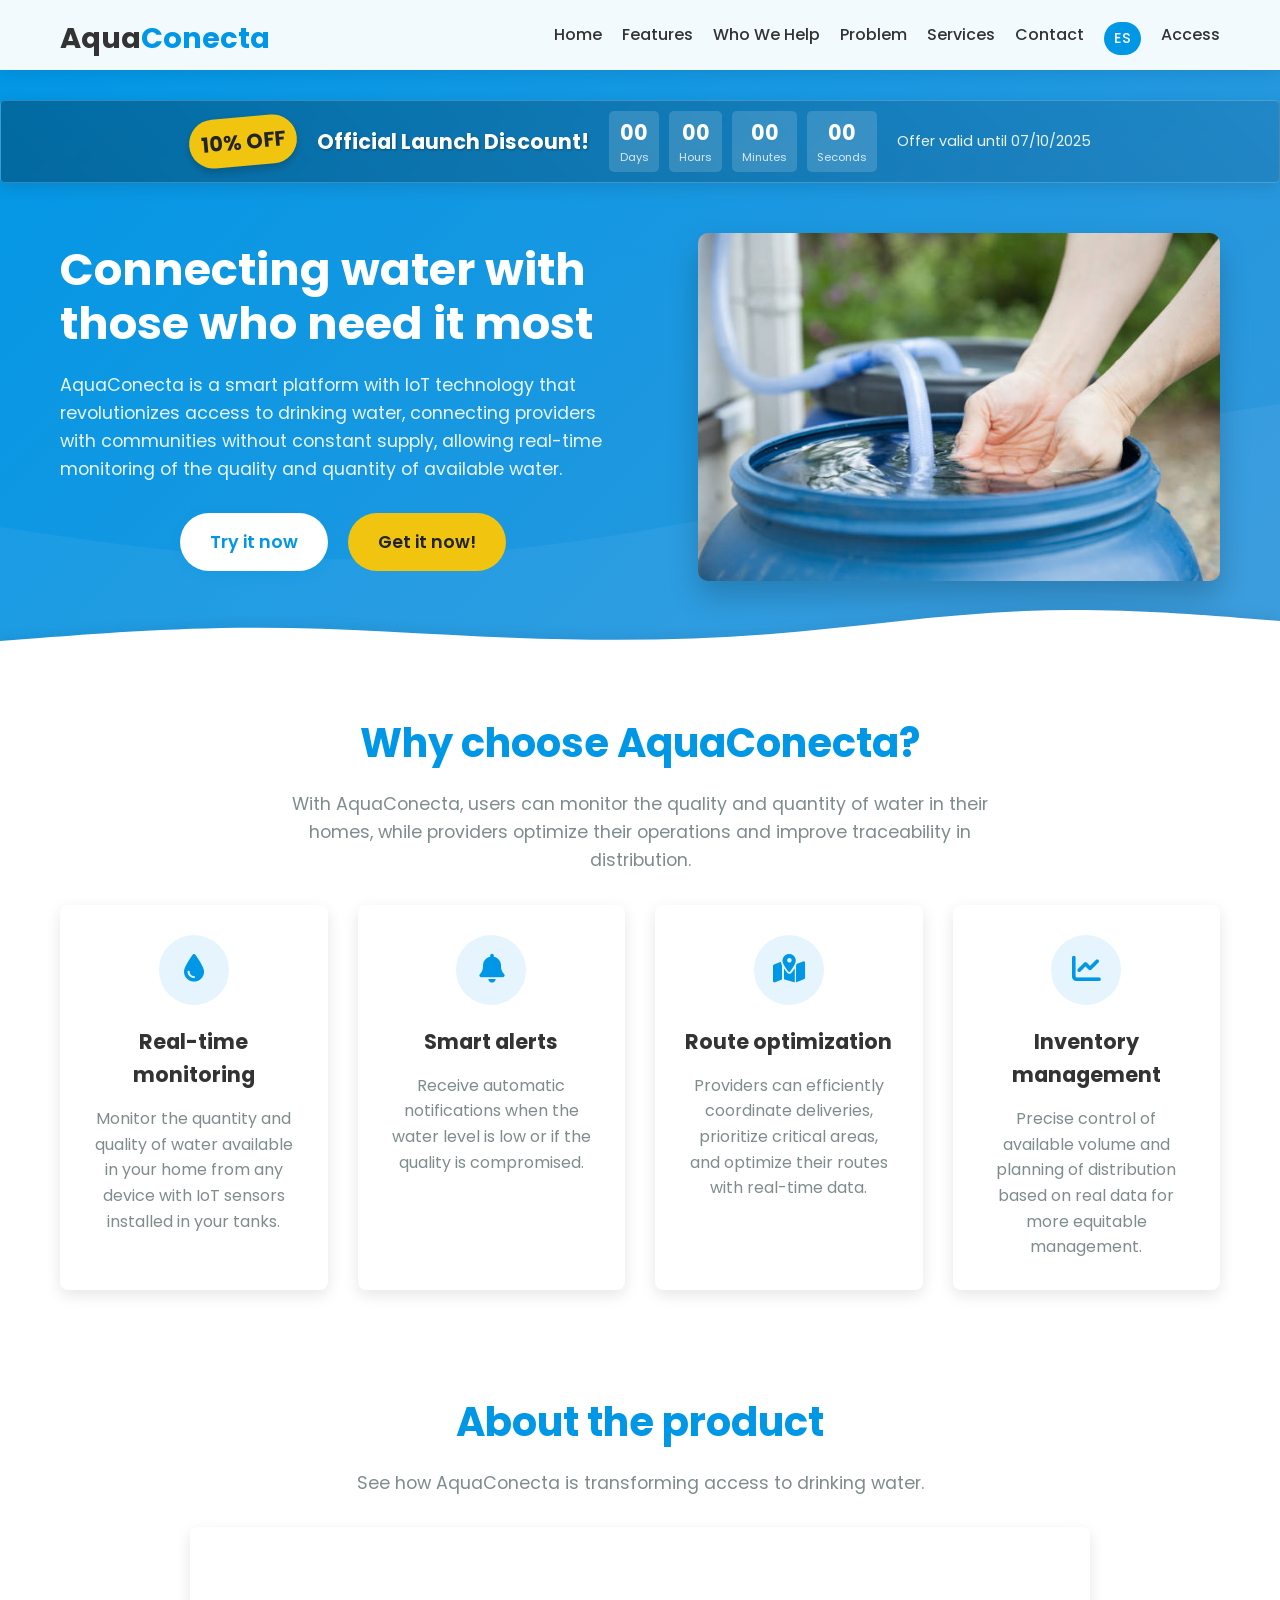
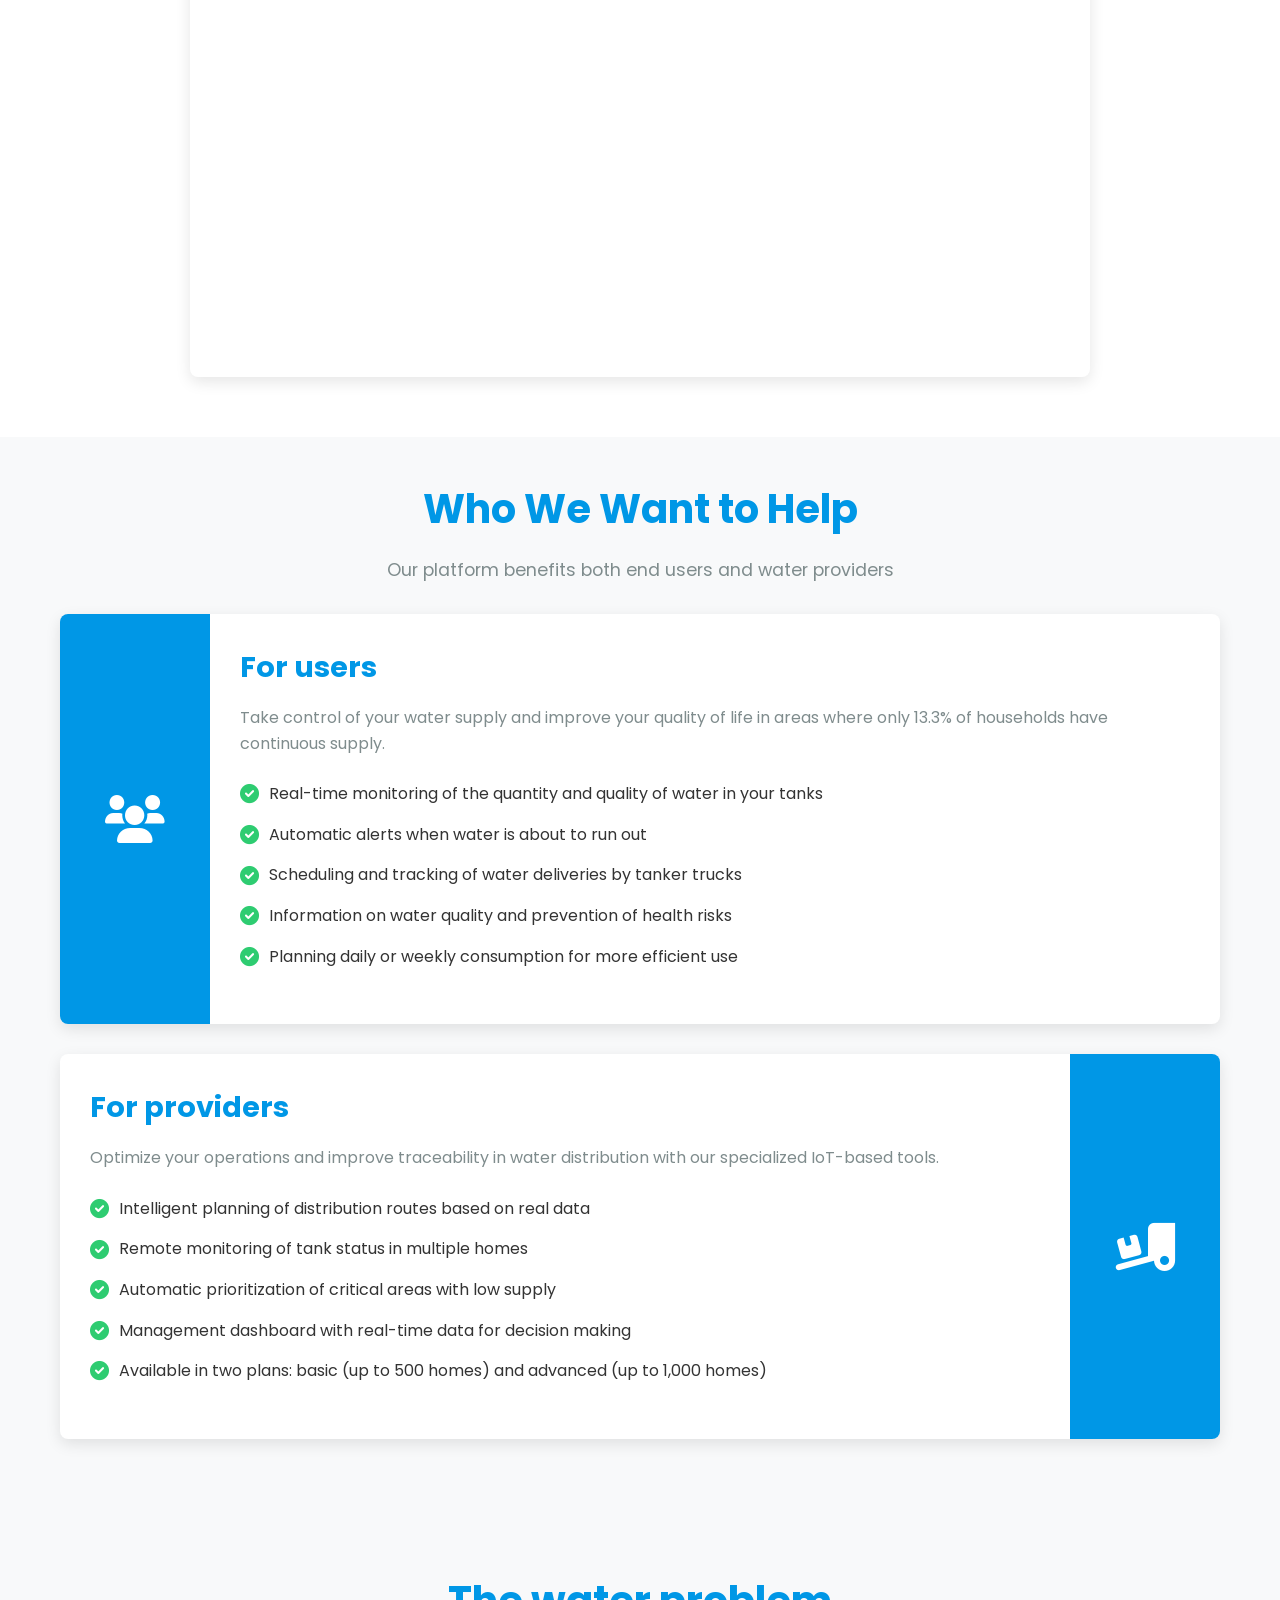
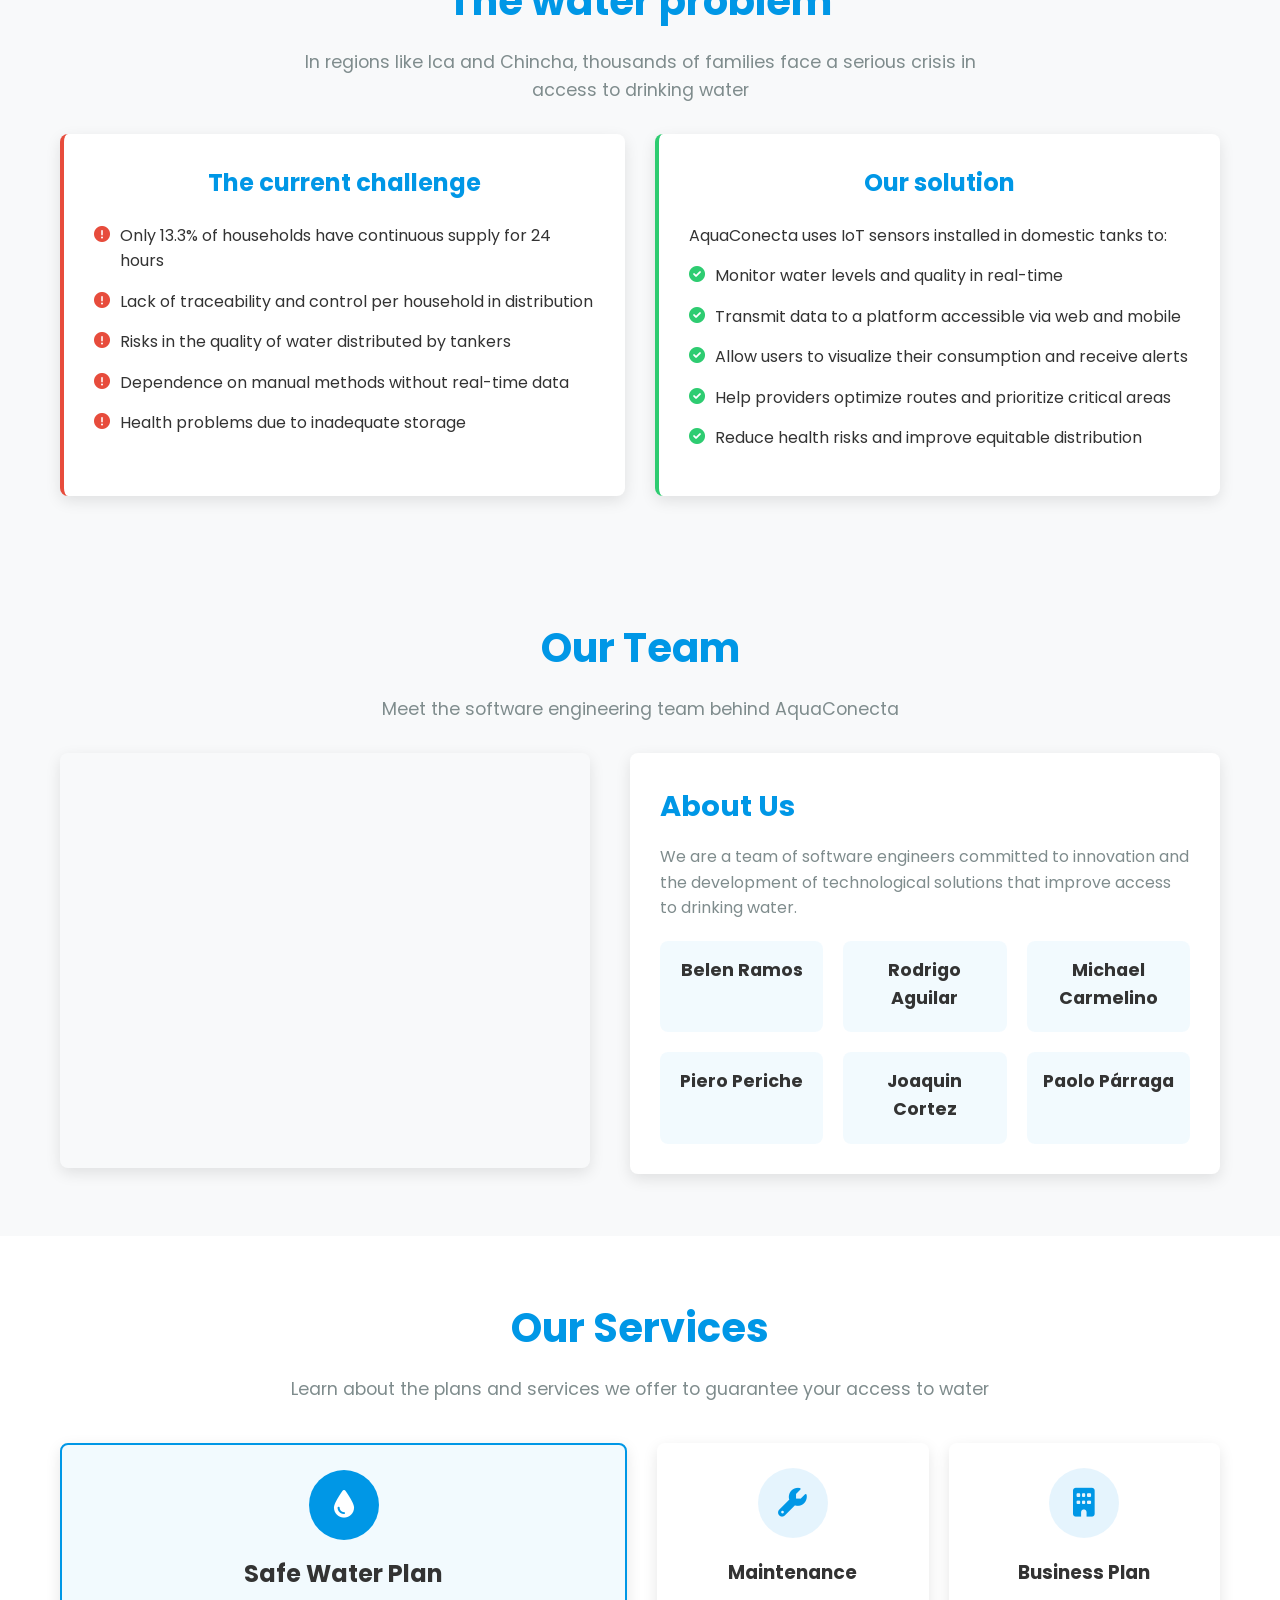
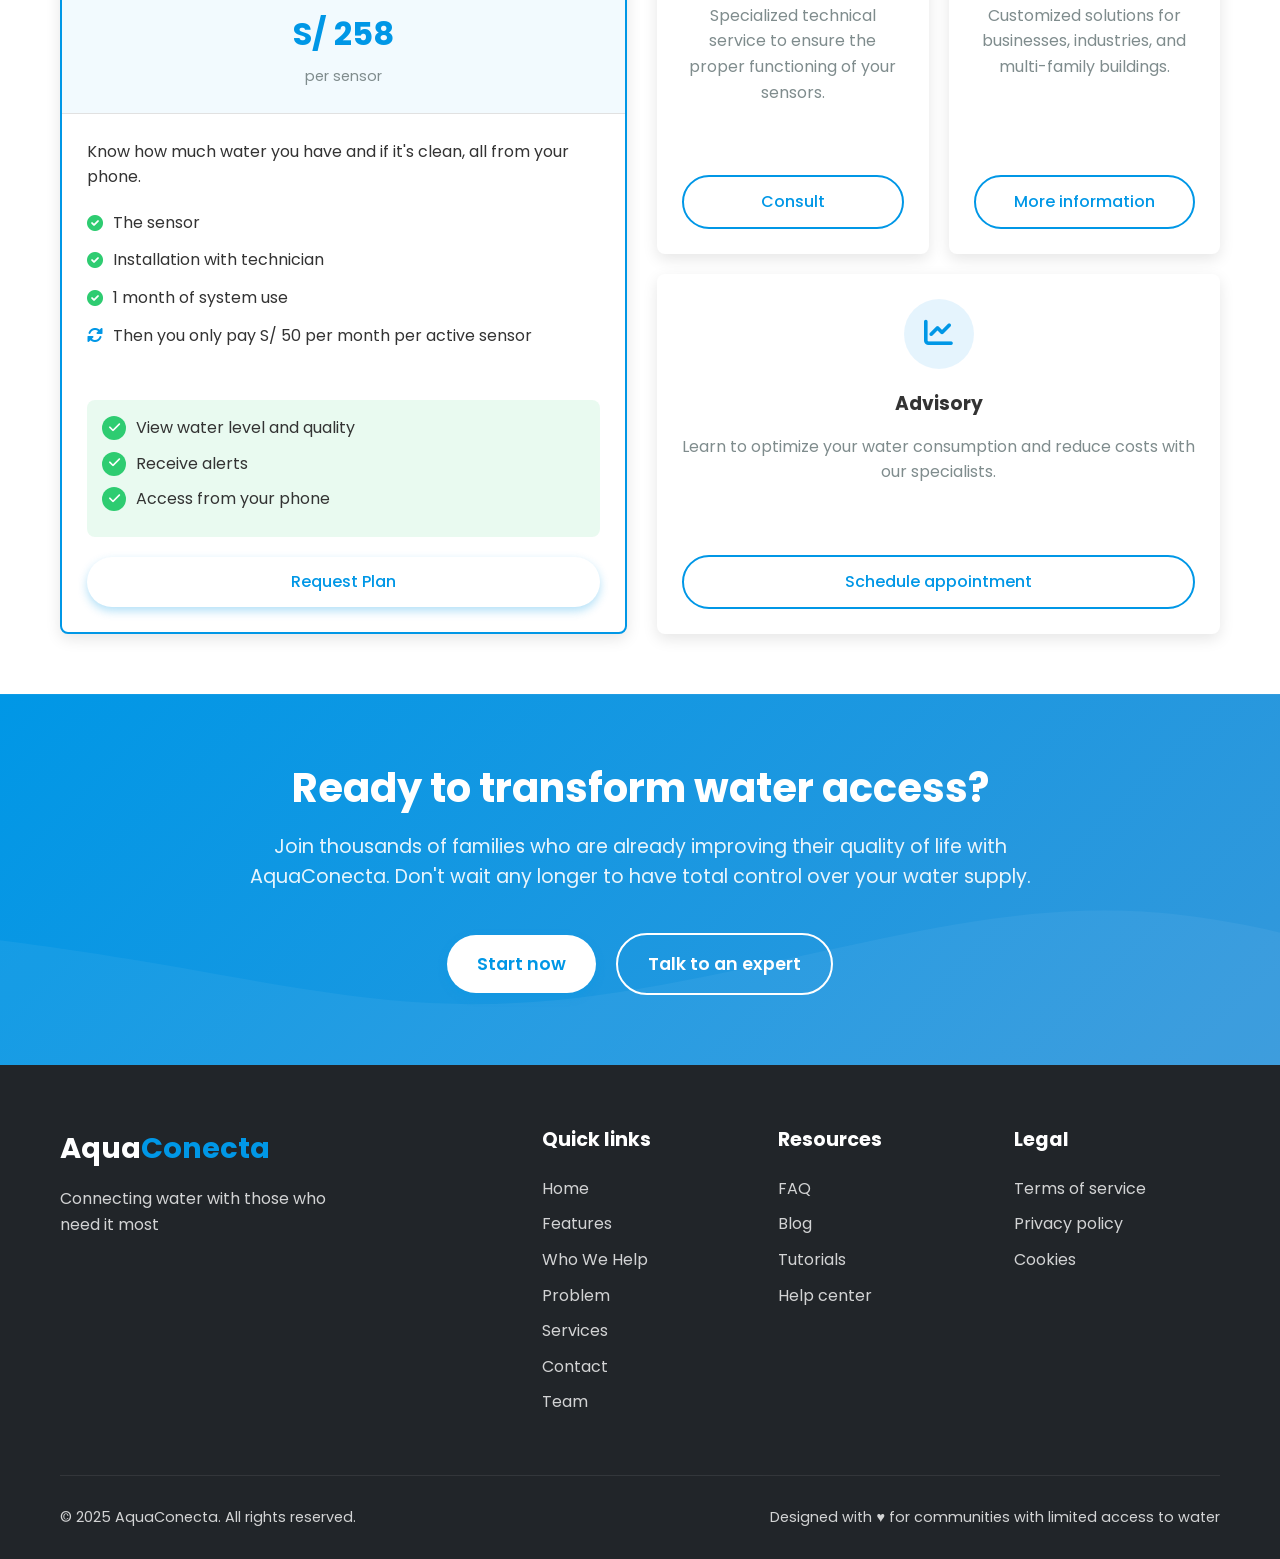
==== commit 52dc4f17: "feat: Add proportions CSS for optimized layout across devices and enhance responsive design" ====
--- a/index.html
+++ b/index.html
@@ -5,14 +5,13 @@
     <meta charset="UTF-8">
     <meta name="viewport" content="width=device-width, initial-scale=1.0">
     <title data-i18n="site_title">AquaConecta - Connecting water providers with communities</title>
-    <link rel="icon" href="images/aquaconecta.png" type="image/png">
-
-    <link rel="stylesheet" href="css/base.css">
+    <link rel="icon" href="images/aquaconecta.png" type="image/png">    <link rel="stylesheet" href="css/base.css">
     <link rel="stylesheet" href="css/components.css">
     <link rel="stylesheet" href="css/layout.css">
     <link rel="stylesheet" href="css/sections.css">
     <link rel="stylesheet" href="css/animations.css">
     <link rel="stylesheet" href="css/services.css">
+    <link rel="stylesheet" href="css/proportions.css">
     <link rel="stylesheet" href="css/responsive.css">
     <link rel="stylesheet" href="https://cdnjs.cloudflare.com/ajax/libs/font-awesome/6.0.0/css/all.min.css">
     <link href="https://fonts.googleapis.com/css2?family=Poppins:wght@300;400;500;600;700&display=swap"
@@ -33,7 +32,6 @@
                 <li><a href="#help" data-i18n="nav_help">Who We Help</a></li>
                 <li><a href="#problem" data-i18n="nav_problem">Problem</a></li>
                 <li><a href="#services" data-i18n="nav_services">Services</a></li>
-                <li><a href="#team" data-i18n="nav_team">Team</a></li>
                 <li><a href="contact.html" data-i18n="nav_contact">Contact</a></li>
                 <li><a href="#" id="langSwitch" class="lang-switch">ES</a></li>
                 <li><a href="https://aquaconecta-app.netlify.app/" class="btn-login" data-i18n="nav_login">Access</a>
@@ -140,9 +138,8 @@
                 <p data-i18n="about_product_description">See how AquaConecta is transforming access to drinking water</p>
             </div>
 
-            <div class="about-product-wrapper">
-                <div class="product-video">
-                    <iframe width="100%" height="500" src="https://www.youtube.com/embed/8sjn-bJOBBQ"
+            <div class="about-product-wrapper">                <div class="product-video">
+                    <iframe width="100%" height="450" src="https://www.youtube.com/embed/8sjn-bJOBBQ"
                         title="AquaConecta Product Demo" frameborder="0"
                         allow="accelerometer; autoplay; clipboard-write; encrypted-media; gyroscope; picture-in-picture"
                         allowfullscreen></iframe>
--- a/css/layout.css
+++ b/css/layout.css
@@ -88,7 +88,7 @@
 /* Hero Section */
 .hero {
     position: relative;
-    padding: 120px 0 80px; /* Reducido de 150px 0 */
+    padding: 100px 0 60px; /* Reducido aún más para laptops */
     background: linear-gradient(135deg, var(--primary-color) 0%, #3498db 100%);
     color: var(--white);
     overflow: hidden;
--- a/css/sections.css
+++ b/css/sections.css
@@ -1,9 +1,9 @@
 /* Features Section */
 .features {
-    padding: 60px 0; /* Reducido de 80px 0 */
-    background-color: var(--white);
-    position: relative;
-    scroll-margin-top: 80px;
+    padding: 40px 0; /* Reducido de 60px 0 */
+    background-color: var(--white);
+    position: relative;
+    scroll-margin-top: 70px;
 }
 
 .features-grid {
@@ -52,10 +52,10 @@
 
 /* Help Section */
 .help-section {
-    padding: 60px 0; /* Reducido de 80px 0 */
+    padding: 40px 0; /* Reducido de 60px 0 */
     background-color: var(--light-bg);
     position: relative;
-    scroll-margin-top: 80px;
+    scroll-margin-top: 70px;
 }
 
 .help-card {
--- a/css/animations.css
+++ b/css/animations.css
@@ -32,7 +32,7 @@
         transform: translateY(0px);
     }
     50% {
-        transform: translateY(-10px);
+        transform: translateY(0px);
     }
     100% {
         transform: translateY(0px);
@@ -45,7 +45,7 @@
         transform: translateY(0px) rotate(0deg);
     }
     50% {
-        transform: translateY(-15px) rotate(2deg);
+        transform: translateY(0px) rotate(0deg);
     }
     100% {
         transform: translateY(0px) rotate(0deg);
--- a/css/proportions.css
+++ b/css/proportions.css
@@ -0,0 +1,85 @@
+/* 
+   Archivo de proporciones optimizadas para todos los dispositivos
+   Este archivo asegura que los elementos mantengan proporciones adecuadas
+   en diferentes dispositivos y resoluciones
+*/
+
+/* Proporciones generales */
+.container {
+    width: 100%;
+    max-width: 1200px;
+    margin: 0 auto;
+}
+
+/* Proporciones para secciones */
+section {
+    overflow: hidden;
+    box-sizing: border-box;
+}
+
+/* Hero section proporciones */
+.hero .container {
+    min-height: unset;
+    display: flex;
+    align-items: center;
+}
+
+.hero-content {
+    max-width: 50%;
+    padding-right: 15px;
+}
+
+.hero-image {
+    max-width: 45%; 
+}
+
+.hero-image img {
+    max-width: 100%;
+    height: auto;
+    object-fit: cover;
+}
+
+/* Ajustes para el ribbon de descuento */
+.discount-ribbon {
+    max-width: 100%;
+    overflow: hidden;
+    padding: 10px 20px;
+    flex-wrap: wrap;
+}
+
+/* Ajustes para tarjetas de características */
+.feature-card {
+    display: flex;
+    flex-direction: column;
+    height: auto;
+    min-height: 260px;
+}
+
+/* Ajustes para tarjetas de ayuda */
+.help-card {
+    max-width: 100%;
+}
+
+.help-content {
+    overflow: auto;
+}
+
+/* Proporciones para vistas en dispositivos pequeños */
+@media (max-width: 992px) {
+    .hero-content, .hero-image {
+        max-width: 100%;
+    }
+    
+    .feature-card {
+        min-height: auto;
+    }
+    
+    /* Wave divider proporción */
+    .wave-divider {
+        height: 50px;
+    }
+    
+    .wave-divider svg {
+        height: 50px;
+    }
+}
--- a/css/responsive.css
+++ b/css/responsive.css
@@ -1,68 +1,236 @@
 /* Large devices (desktops, less than 1200px) */
 @media (max-width: 1200px) {
     .container {
-        padding: 0 30px;
+        padding: 0 25px;
+        max-width: 1100px;
+        margin: 0 auto;
     }
     
     /* Optimizar hero para laptops */
     .hero {
-        padding: 100px 0 60px;
+        padding: 90px 0 50px;
     }
     
     .hero-content h1 {
-        font-size: 2.5rem;
+        font-size: 2.3rem;
+        line-height: 1.3;
     }
     
     .hero-content p {
-        font-size: 1rem;
+        font-size: 0.95rem;
+        margin-bottom: 20px;
     }
     
     /* Reducir padding en secciones para laptops */
     .features, .help-section, .problem-solution, 
     .about-product, .team, .services {
+        padding: 40px 0;
+    }
+    
+    .final-cta {
         padding: 50px 0;
     }
     
-    .final-cta {
-        padding: 60px 0;
-    }
-    
     .cta-content h2 {
-        font-size: 2.2rem;
+        font-size: 2rem;
+    }
+    
+    /* Ajustar tamaño de video */
+    .product-video iframe {
+        height: 400px;
     }
 }
 
 /* Laptops medianos (1024px-1200px) */
 @media (max-width: 1024px) and (min-width: 768px) {
     .hero .container {
-        gap: 30px;
+        gap: 20px;
+        align-items: center;
     }
     
     .hero-content {
-        max-width: 500px;
+        max-width: 450px;
     }
     
     .hero-image {
-        margin-left: 30px;
+        margin-left: 20px;
+        max-width: 45%;
     }
     
     .hero-image img {
         max-width: 100%;
         height: auto;
+        border-radius: 8px;
+    }
+    
+    /* Ajustar tamaños de tarjetas y elementos */
+    .feature-card {
+        padding: 25px 20px;
+    }
+    
+    .feature-icon {
+        width: 60px;
+        height: 60px;
+        font-size: 1.6rem;
+    }
+    
+    .help-icon {
+        padding: 30px;
+        min-width: 130px;
+    }
+    
+    .help-content {
+        padding: 25px;
+    }
+    
+    .help-content h3 {
+        font-size: 1.6rem;
     }
 }
 
 /* Medium devices (tablets, less than 992px) */
 @media (max-width: 992px) {
-    /* Base responsive styles will be added here */
+    /* Ajustes para tablets */
+    .hero .container {
+        flex-direction: column;
+        text-align: center;
+    }
+    
+    .hero-content {
+        max-width: 100%;
+    }
+    
+    .hero-image {
+        margin: 30px auto 0;
+        max-width: 70%;
+    }
+    
+    .cta-buttons {
+        justify-content: center;
+    }
+    
+    /* Ajustes para secciones */
+    .features-grid {
+        grid-template-columns: repeat(2, 1fr);
+    }
+    
+    /* Ajustar cards de help section */
+    .help-card {
+        flex-direction: column;
+    }
+    
+    .help-card.reversed {
+        flex-direction: column;
+    }
+    
+    .help-icon {
+        min-width: 100%;
+        padding: 25px;
+    }
+    
+    /* Ajustar el video */
+    .product-video iframe {
+        height: 350px;
+    }
 }
 
 /* Small devices (landscape phones, less than 768px) */
 @media (max-width: 768px) {
-    /* Mobile responsive styles will be added here */
+    /* Mobile responsive styles */
+    .section-header h2 {
+        font-size: 1.8rem;
+    }
+    
+    .section-header p {
+        font-size: 0.9rem;
+    }
+    
+    /* Hero ajustes */
+    .hero {
+        padding: 90px 0 40px;
+    }
+    
+    .hero-content h1 {
+        font-size: 2rem;
+    }
+    
+    .hero-image {
+        max-width: 85%;
+    }
+    
+    /* Features grid ajustes */
+    .features-grid {
+        grid-template-columns: 1fr;
+    }
+    
+    /* Discount ribbon ajustes */
+    .discount-ribbon {
+        padding: 15px;
+        flex-direction: column;
+    }
+    
+    .countdown-container {
+        margin-top: 10px;
+    }
+    
+    .countdown-unit {
+        padding: 5px;
+    }
+    
+    /* Ajuste de video */
+    .product-video iframe {
+        height: 300px;
+    }
 }
 
 /* Extra small devices (portrait phones, less than 576px) */
 @media (max-width: 576px) {
-    /* Extra small device styles will be added here */
-}
+    /* Extra small device styles */
+    .container {
+        padding: 0 15px;
+    }
+    
+    .hero {
+        padding: 80px 0 30px;
+    }
+    
+    .hero-content h1 {
+        font-size: 1.8rem;
+    }
+    
+    .hero-content p {
+        font-size: 0.9rem;
+    }
+    
+    .cta-buttons {
+        flex-direction: column;
+        gap: 15px;
+    }
+    
+    .cta-buttons .btn {
+        width: 100%;
+        text-align: center;
+    }
+    
+    /* Tamaño de video */
+    .product-video iframe {
+        height: 200px;
+    }
+    
+    /* Tarjetas de ayuda */
+    .help-content {
+        padding: 20px 15px;
+    }
+    
+    .help-content h3 {
+        font-size: 1.4rem;
+    }
+    
+    /* Countdown más pequeño */
+    #countdown-days,
+    #countdown-hours,
+    #countdown-minutes,
+    #countdown-seconds {
+        font-size: 1.2rem;
+    }
+}
